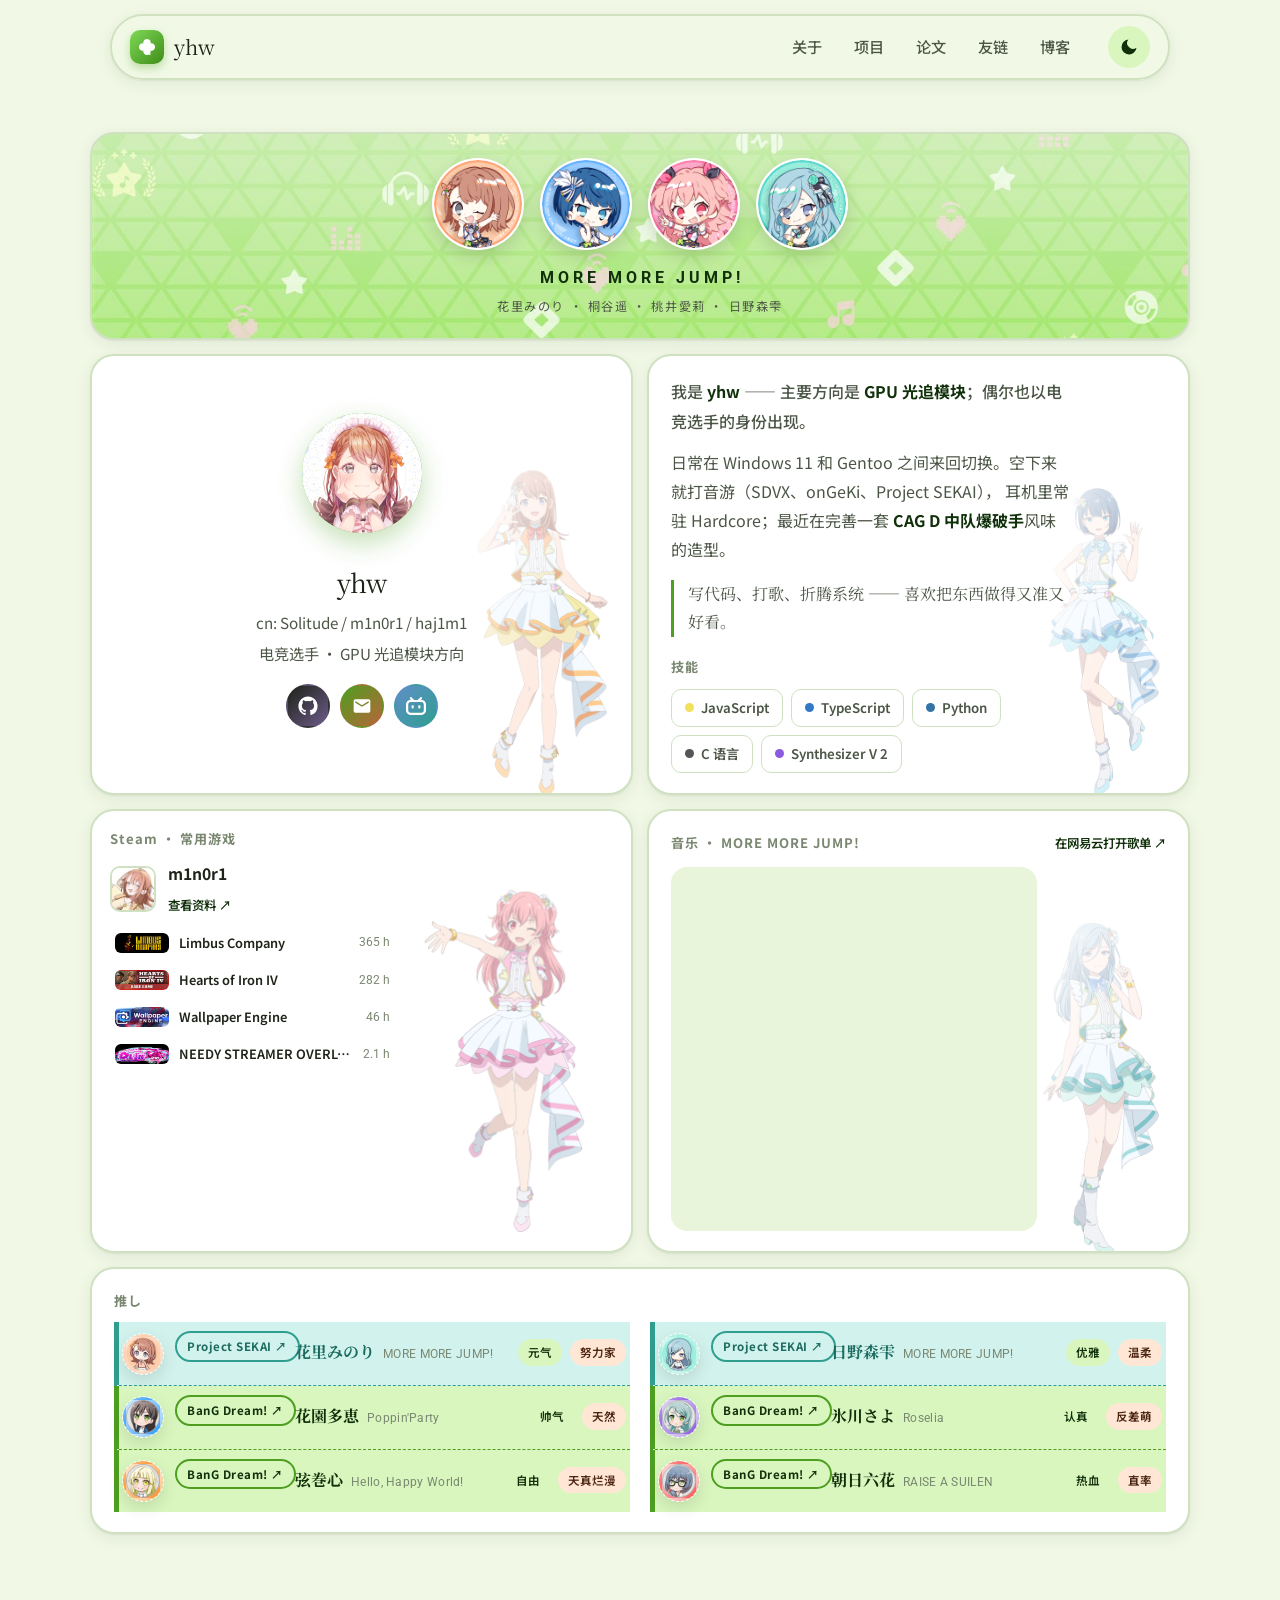
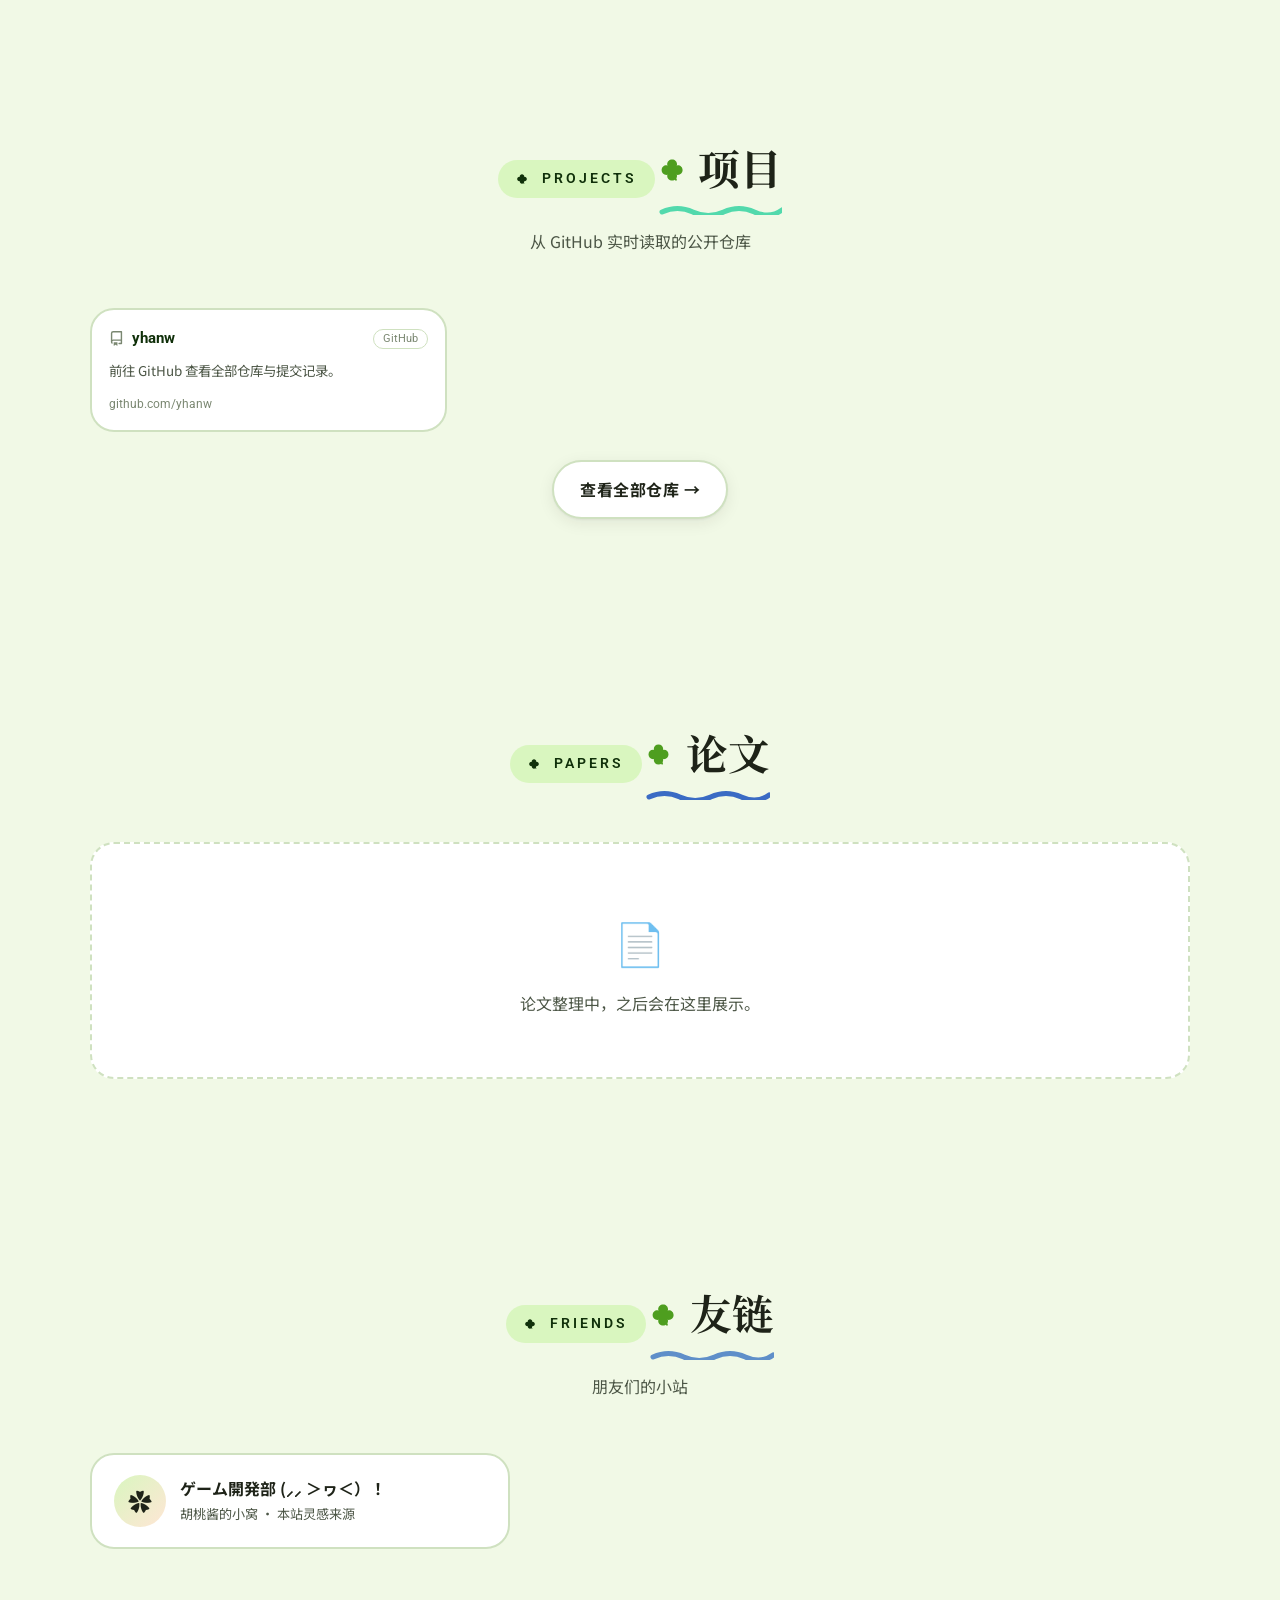
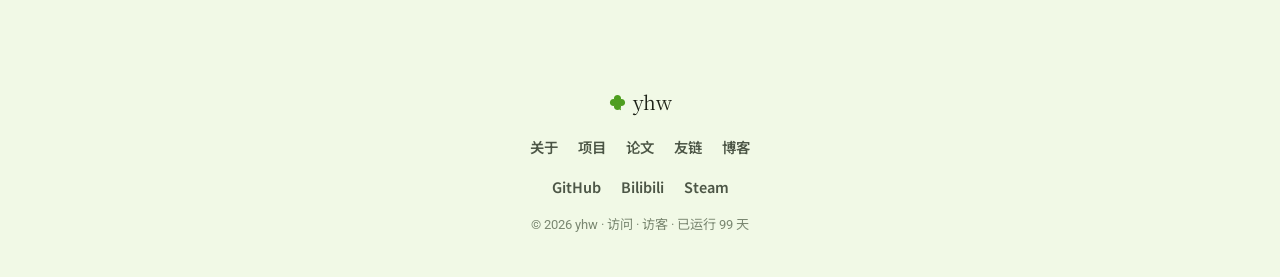
==== index.html @ 6adca32e "开头换成 MORE MORE JUMP! Q版壁纸横幅（官方 unite02 壁纸底 + 四位成员官方 Q版头像）" ====
<!DOCTYPE html>
<html lang="zh-CN">
<head>
  <meta charset="UTF-8">
  <meta name="viewport" content="width=device-width, initial-scale=1.0">
  <title>yhw · 天使的幸运草</title>
  <meta name="description" content="yhw 的个人主页：电竞选手 · GPU 光追模块方向。">
  <meta property="og:title" content="yhw · 天使的幸运草">
  <meta property="og:description" content="电竞选手 · GPU 光追模块方向">
  <meta property="og:type" content="website">
  <meta property="og:url" content="https://yhanw.github.io/">
  <meta property="og:image" content="https://yhanw.github.io/assets/img/og.png">
  <link rel="apple-touch-icon" href="assets/img/apple-touch-icon.png">
  <link rel="icon" href="data:image/svg+xml,%3Csvg xmlns='http://www.w3.org/2000/svg' viewBox='0 0 64 64'%3E%3Crect width='64' height='64' rx='14' fill='%234E9E1F'/%3E%3Cg fill='%23fff'%3E%3Ccircle cx='32' cy='20' r='9'/%3E%3Ccircle cx='32' cy='44' r='9'/%3E%3Ccircle cx='20' cy='32' r='9'/%3E%3Ccircle cx='44' cy='32' r='9'/%3E%3C/g%3E%3C/svg%3E">
  <link rel="preconnect" href="https://fonts.googleapis.com">
  <link rel="preconnect" href="https://fonts.gstatic.com" crossorigin>
  <link href="https://fonts.googleapis.com/css2?family=Noto+Sans+SC:wght@400;500;700&family=Noto+Serif+SC:wght@600;700;900&family=Roboto:wght@400;500;700&display=swap" rel="stylesheet">
  <script>try{var t=localStorage.getItem('theme');if(!t)t=matchMedia('(prefers-color-scheme: dark)').matches?'dark':'light';if(t==='dark')document.documentElement.classList.add('dark');}catch(e){}</script>
  <meta name="theme-color" content="#F1F9E6">
  <link rel="stylesheet" href="css/style.css">
  <noscript><style>.reveal { opacity: 1; transform: none; } .skill-bar-fill, .attr-fill { width: var(--w, 0); } .gauge .arc { stroke-dashoffset: var(--off, 11.3); }</style></noscript>
</head>
<body>
  <a class="skip-link" href="#main">跳到主要内容</a>

  <!-- ============ 导航 ============ -->
  <header class="nav">
    <div class="nav-inner">
      <a class="nav-brand" href="#about" aria-label="yhw 首页">
        <span class="brand-mark" aria-hidden="true"><i class="clover-ico"></i></span>
        <span>yhw</span>
      </a>
      <nav class="nav-links" aria-label="主导航">
        <a href="#about">关于</a>
        <a href="#projects">项目</a>
        <a href="#papers">论文</a>
        <a href="#friends">友链</a>
        <a href="blog/index.html">博客</a>
      </nav>
      <button class="theme-toggle" id="theme-toggle" aria-label="切换明暗模式" title="切换明暗模式">
        <svg class="icon-moon" viewBox="0 0 24 24" fill="currentColor" aria-hidden="true"><path d="M21 12.8A9 9 0 1 1 11.2 3a7 7 0 0 0 9.8 9.8z"/></svg>
        <svg class="icon-sun" viewBox="0 0 24 24" fill="currentColor" aria-hidden="true"><circle cx="12" cy="12" r="4.2"/><path d="M12 2v2.2M12 19.8V22M4.9 4.9l1.6 1.6M17.5 17.5l1.6 1.6M2 12h2.2M19.8 12H22M4.9 19.1l1.6-1.6M17.5 6.5l1.6-1.6"/></svg>
      </button>
      <button class="nav-burger" aria-label="打开菜单" aria-expanded="false">
        <span></span><span></span><span></span>
      </button>
    </div>
  </header>

  <main id="main">
    <!-- ============ 关于我 ============ -->
    <section class="section-block" id="about">
      <div class="container">
        <!-- ✏️ 开头：MORE MORE JUMP! Q版壁纸（官方 unite02 单位色壁纸 + 官方 Q版头像） -->
        <div class="mmj-open reveal">
          <ul class="mmj-chibis">
            <li><img src="assets/img/mmj-q/minori.png" alt="花里みのり" loading="lazy" onerror="this.remove()"></li>
            <li><img src="assets/img/mmj-q/haruka.png" alt="桐谷遥" loading="lazy" onerror="this.remove()"></li>
            <li><img src="assets/img/mmj-q/airi.png" alt="桃井愛莉" loading="lazy" onerror="this.remove()"></li>
            <li><img src="assets/img/mmj-q/shizuku.png" alt="日野森雫" loading="lazy" onerror="this.remove()"></li>
          </ul>
          <div class="mmj-open-text">
            <span class="mmj-unit">MORE MORE JUMP!</span>
            <span class="mmj-names">花里みのり ・ 桐谷遥 ・ 桃井愛莉 ・ 日野森雫</span>
          </div>
        </div>

        <div class="about-bento reveal">
            <div class="about-card about-avatar mmj-minori">
              <!-- ✏️ 可替换为你的照片 -->
              <div class="avatar-y" aria-hidden="true">y<img src="assets/img/avatar.png" alt="yhw 的头像" loading="lazy" onerror="this.remove()"></div>
              <div class="about-name">yhw</div>
              <div class="about-tagline">cn: Solitude / m1n0r1 / haj1m1</div>
              <div class="about-tagline">电竞选手 · GPU 光追模块方向</div>
              <div class="about-social">
                <a class="social-btn gh" href="https://github.com/yhanw" target="_blank" rel="noopener" aria-label="GitHub" title="GitHub">
                  <svg viewBox="0 0 24 24" width="20" height="20" fill="currentColor" aria-hidden="true"><path d="M12 .5C5.65.5.5 5.65.5 12c0 5.08 3.29 9.39 7.86 10.91.58.11.79-.25.79-.55v-2.17c-3.2.7-3.87-1.36-3.87-1.36-.52-1.33-1.28-1.68-1.28-1.68-1.04-.71.08-.7.08-.7 1.15.08 1.76 1.18 1.76 1.18 1.03 1.76 2.7 1.25 3.36.96.1-.75.4-1.25.72-1.54-2.55-.29-5.23-1.28-5.23-5.68 0-1.26.45-2.28 1.18-3.09-.12-.29-.51-1.46.11-3.05 0 0 .96-.31 3.15 1.18a10.9 10.9 0 0 1 5.74 0c2.19-1.49 3.15-1.18 3.15-1.18.62 1.59.23 2.76.11 3.05.74.81 1.18 1.83 1.18 3.09 0 4.41-2.69 5.38-5.25 5.67.41.35.77 1.05.77 2.12v3.14c0 .3.21.66.8.55A11.51 11.51 0 0 0 23.5 12C23.5 5.65 18.35.5 12 .5Z"/></svg>
                </a>
                <a class="social-btn mail" href="mailto:hanasato_minori@sina.com" aria-label="邮箱" title="hanasato_minori@sina.com">
                  <svg viewBox="0 0 24 24" width="20" height="20" fill="currentColor" aria-hidden="true"><path d="M20 4H4a2 2 0 0 0-2 2v12a2 2 0 0 0 2 2h16a2 2 0 0 0 2-2V6a2 2 0 0 0-2-2Zm0 4-8 5-8-5V6l8 5 8-5v2Z"/></svg>
                </a>
                <a class="social-btn bl" href="https://space.bilibili.com/1573860622" target="_blank" rel="noopener" aria-label="Bilibili" title="Bilibili">
                  <svg viewBox="0 0 24 24" width="20" height="20" fill="currentColor" aria-hidden="true"><path d="M17.813 4.653h.854c1.51.054 2.769.578 3.773 1.574 1.004.995 1.524 2.249 1.56 3.76v7.36c-.036 1.51-.556 2.769-1.56 3.773s-2.262 1.524-3.773 1.56H5.333c-1.51-.036-2.769-.556-3.773-1.56S.036 18.858 0 17.347v-7.36c.036-1.511.556-2.765 1.56-3.76 1.004-.996 2.262-1.52 3.773-1.574h.774l-1.174-1.12a1.234 1.234 0 0 1-.373-.906c0-.356.124-.658.373-.907l.027-.027c.267-.249.573-.373.92-.373.347 0 .653.124.92.373L9.653 4.44c.071.071.134.142.187.213h4.267a.836.836 0 0 1 .16-.213l2.853-2.747c.267-.249.573-.373.92-.373.347 0 .662.151.929.4.267.249.391.551.391.907 0 .355-.124.657-.373.906zM5.333 7.24c-.746.018-1.373.276-1.88.773-.506.498-.769 1.13-.786 1.894v7.52c.017.764.28 1.395.786 1.893.507.498 1.134.756 1.88.773h13.334c.746-.017 1.373-.275 1.88-.773.506-.498.769-1.129.786-1.893v-7.52c-.017-.765-.28-1.396-.786-1.894-.507-.497-1.134-.755-1.88-.773zM8 11.107c.373 0 .684.124.933.373.25.249.383.569.4.96v1.173c-.017.391-.15.711-.4.96-.249.25-.56.374-.933.374s-.684-.125-.933-.374c-.25-.249-.383-.569-.4-.96V12.44c0-.373.129-.689.386-.947.258-.257.574-.386.947-.386zm8 0c.373 0 .684.124.933.373.25.249.383.569.4.96v1.173c-.017.391-.15.711-.4.96-.249.25-.56.374-.933.374s-.684-.125-.933-.374c-.25-.249-.383-.569-.4-.96V12.44c.017-.391.15-.711.4-.96.249-.249.56-.373.933-.373Z"/></svg>
                </a>
              </div>
            </div>
            <div class="about-card about-body mmj-haruka">
              <p class="about-lead">
                我是 <span class="hl">yhw</span> —— 主要方向是 <span class="hl">GPU 光追模块</span>；偶尔也以电竞选手的身份出现。
              </p>
              <p>
                日常在 Windows 11 和 Gentoo 之间来回切换。空下来就打音游（SDVX、onGeKi、Project SEKAI），
                耳机里常驻 Hardcore；最近在完善一套 <span class="hl">CAG D 中队爆破手</span>风味的造型。
              </p>
              <p class="about-sign">
                写代码、打歌、折腾系统 —— 喜欢把东西做得又准又好看。
              </p>            <div class="about-label">技能</div>
            <div class="skill-tiles" id="skills">
                <span class="skill-tile"><i class="dot" style="background:#f1e05a"></i>JavaScript</span>
                <span class="skill-tile"><i class="dot" style="background:#3178c6"></i>TypeScript</span>
                <span class="skill-tile"><i class="dot" style="background:#3572A5"></i>Python</span>
                <span class="skill-tile"><i class="dot" style="background:#555555"></i>C 语言</span>
                <span class="skill-tile"><i class="dot" style="background:#8A5BE1"></i>Synthesizer V 2</span>
            </div>
            </div>

          <div class="steam-card about-card">
          <div class="steam-main">
              <!-- ✏️ Steam 资料（公开个人资料快照） -->
              <div class="about-label">Steam · 常用游戏</div>
              <div class="steam-head">
                <img class="steam-avatar" src="assets/img/steam-avatar.jpg" alt="Steam 头像" loading="lazy" onerror="this.remove()">
                <div class="steam-meta">
                  <b>m1n0r1</b>
                  <a href="https://steamcommunity.com/id/Hanasato_Minor1/" target="_blank" rel="noopener">查看资料 ↗</a>
                </div>
              </div>
              <div class="steam-games">
                <a class="steam-game" href="https://steamcommunity.com/app/1973530" target="_blank" rel="noopener">
                  <img src="assets/img/steam/1973530.jpg" alt="Limbus Company" loading="lazy">
                  <span class="sg-name" title="Limbus Company">Limbus Company</span>
                  <span class="sg-hours">365 h</span>
                </a>
                <a class="steam-game" href="https://steamcommunity.com/app/394360" target="_blank" rel="noopener">
                  <img src="assets/img/steam/394360.jpg" alt="Hearts of Iron IV" loading="lazy">
                  <span class="sg-name" title="Hearts of Iron IV">Hearts of Iron IV</span>
                  <span class="sg-hours">282 h</span>
                </a>
                <a class="steam-game" href="https://steamcommunity.com/app/431960" target="_blank" rel="noopener">
                  <img src="assets/img/steam/431960.jpg" alt="Wallpaper Engine" loading="lazy">
                  <span class="sg-name" title="Wallpaper Engine">Wallpaper Engine</span>
                  <span class="sg-hours">46 h</span>
                </a>
                <a class="steam-game" href="https://steamcommunity.com/app/1451940" target="_blank" rel="noopener">
                  <img src="assets/img/steam/1451940.jpg" alt="NEEDY STREAMER OVERLOAD" loading="lazy">
                  <span class="sg-name" title="NEEDY STREAMER OVERLOAD">NEEDY STREAMER OVERLOAD</span>
                  <span class="sg-hours">2.1 h</span>
                </a>
              </div>
          </div>
          <div class="steam-art"><img src="assets/img/mmj/airi.png" alt="桃井愛莉" loading="lazy" onerror="this.remove()"></div>
        </div>
          <!-- ✏️ 网易云音乐外链播放器：替换 id 即可换歌单/歌曲（type=0 歌单，type=2 单曲） -->
          <div class="about-card about-music mmj-shizuku">
            <div class="music-head">
              <div class="about-label">音乐 · MORE MORE JUMP!</div>
              <a class="music-open" href="https://music.163.com/#/playlist?id=17830477544" target="_blank" rel="noopener">在网易云打开歌单 ↗</a>
            </div>
            <div class="music-player">
              <iframe id="music-frame" title="网易云音乐播放器" frameborder="no" loading="lazy"
                      src="https://music.163.com/outchain/player?type=0&id=17830477544&auto=0&height=550"></iframe>
            </div>
          </div>
          <div class="about-card about-oshi" id="oshi">
            <div class="about-label">推し</div>
            <div class="oshi-list">
                      <!-- ✏️ 推し列表 -->
                      <div class="oshi-row ip-pjsk reveal">
                        <span class="oshi-avatar oa-minori">🍀<img src="assets/img/oshi/minori.png" alt="花里みのり" loading="lazy" onerror="this.remove()"></span>
                        <div class="oshi-info">
                          <a class="oshi-ip ip-pjsk" href="https://zh.moegirl.org.cn/世界计划_彩色舞台_feat._初音未来" target="_blank" rel="noopener" title="萌娘百科：世界计划 彩色舞台 feat. 初音未来">Project SEKAI ↗</a>
                          <h3 class="oshi-name">花里みのり <span class="oshi-sub font-latin">MORE MORE JUMP!</span></h3>
                        </div>
                        <div class="oshi-tags"><span>元气</span><span>努力家</span></div>
                        <div class="oshi-tip" role="tooltip">
                          <div class="tip-head">萌娘百科</div>
                          <div class="tip-name">花里みのり <span class="font-latin">Hanasato Minori</span></div>
                          <p class="tip-desc">MORE MORE JUMP! 的成员，以偶像为目标而努力。</p>
                          <a class="tip-link" href="https://zh.moegirl.org.cn/花里实乃理" target="_blank" rel="noopener">萌娘百科 ↗</a>
                        </div>
                      </div>
            
                      <div class="oshi-row ip-pjsk reveal">
                        <span class="oshi-avatar oa-shizuku">🕊️<img src="assets/img/oshi/shizuku.png" alt="日野森雫" loading="lazy" onerror="this.remove()"></span>
                        <div class="oshi-info">
                          <a class="oshi-ip ip-pjsk" href="https://zh.moegirl.org.cn/世界计划_彩色舞台_feat._初音未来" target="_blank" rel="noopener" title="萌娘百科：世界计划 彩色舞台 feat. 初音未来">Project SEKAI ↗</a>
                          <h3 class="oshi-name">日野森雫 <span class="oshi-sub font-latin">MORE MORE JUMP!</span></h3>
                        </div>
                        <div class="oshi-tags"><span>优雅</span><span>温柔</span></div>
                        <div class="oshi-tip" role="tooltip">
                          <div class="tip-head">萌娘百科</div>
                          <div class="tip-name">日野森雫 <span class="font-latin">Hinomori Shizuku</span></div>
                          <p class="tip-desc">MORE MORE JUMP! 的成员，曾经的人气偶像，优雅温柔，其实有一点天然呆。</p>
                          <a class="tip-link" href="https://zh.moegirl.org.cn/日野森雫" target="_blank" rel="noopener">萌娘百科 ↗</a>
                        </div>
                      </div>
            
                      <div class="oshi-row ip-bd reveal">
                        <span class="oshi-avatar oa-tae">🐱<img src="assets/img/oshi/tae.png" alt="花園多恵" loading="lazy" onerror="this.remove()"></span>
                        <div class="oshi-info">
                          <a class="oshi-ip ip-bd" href="https://zh.moegirl.org.cn/BanG_Dream!" target="_blank" rel="noopener" title="萌娘百科：BanG Dream!">BanG Dream! ↗</a>
                          <h3 class="oshi-name">花園多恵 <span class="oshi-sub font-latin">Poppin'Party</span></h3>
                        </div>
                        <div class="oshi-tags"><span>帅气</span><span>天然</span></div>
                        <div class="oshi-tip" role="tooltip">
                          <div class="tip-head">萌娘百科</div>
                          <div class="tip-name">花園多恵 <span class="font-latin">Hanazono Tae</span></div>
                          <p class="tip-desc">Poppin'Party 的吉他手，天然又我行我素，超级喜欢猫咪，自称「爱猫人士」。</p>
                          <a class="tip-link" href="https://zh.moegirl.org.cn/花园多惠" target="_blank" rel="noopener">萌娘百科 ↗</a>
                        </div>
                      </div>
            
                      <div class="oshi-row ip-bd reveal">
                        <span class="oshi-avatar oa-sayo">🌹<img src="assets/img/oshi/sayo.png" alt="氷川さよ" loading="lazy" onerror="this.remove()"></span>
                        <div class="oshi-info">
                          <a class="oshi-ip ip-bd" href="https://zh.moegirl.org.cn/BanG_Dream!" target="_blank" rel="noopener" title="萌娘百科：BanG Dream!">BanG Dream! ↗</a>
                          <h3 class="oshi-name">氷川さよ <span class="oshi-sub font-latin">Roselia</span></h3>
                        </div>
                        <div class="oshi-tags"><span>认真</span><span>反差萌</span></div>
                        <div class="oshi-tip" role="tooltip">
                          <div class="tip-head">萌娘百科</div>
                          <div class="tip-name">氷川さよ <span class="font-latin">Hikawa Sayo</span></div>
                          <p class="tip-desc">Roselia 的吉他手，认真严谨的努力型天才，其实非常在意妹妹日菜。</p>
                          <a class="tip-link" href="https://zh.moegirl.org.cn/冰川纱夜" target="_blank" rel="noopener">萌娘百科 ↗</a>
                        </div>
                      </div>
            
                      <div class="oshi-row ip-bd reveal">
                        <span class="oshi-avatar oa-kokoro">🎪<img src="assets/img/oshi/kokoro.png" alt="弦巻心" loading="lazy" onerror="this.remove()"></span>
                        <div class="oshi-info">
                          <a class="oshi-ip ip-bd" href="https://zh.moegirl.org.cn/BanG_Dream!" target="_blank" rel="noopener" title="萌娘百科：BanG Dream!">BanG Dream! ↗</a>
                          <h3 class="oshi-name">弦巻心 <span class="oshi-sub font-latin">Hello, Happy World!</span></h3>
                        </div>
                        <div class="oshi-tags"><span>自由</span><span>天真烂漫</span></div>
                        <div class="oshi-tip" role="tooltip">
                          <div class="tip-head">萌娘百科</div>
                          <div class="tip-name">弦巻心 <span class="font-latin">Tsurumaki Kokoro</span></div>
                          <p class="tip-desc">Hello, Happy World! 的主唱，天真烂漫的富家大小姐，目标是让世界充满笑容。</p>
                          <a class="tip-link" href="https://zh.moegirl.org.cn/弦卷心" target="_blank" rel="noopener">萌娘百科 ↗</a>
                        </div>
                      </div>
            
                      <div class="oshi-row ip-bd reveal">
                        <span class="oshi-avatar oa-rokka">🎸<img src="assets/img/oshi/rokka.png" alt="朝日六花" loading="lazy" onerror="this.remove()"></span>
                        <div class="oshi-info">
                          <a class="oshi-ip ip-bd" href="https://zh.moegirl.org.cn/BanG_Dream!" target="_blank" rel="noopener" title="萌娘百科：BanG Dream!">BanG Dream! ↗</a>
                          <h3 class="oshi-name">朝日六花 <span class="oshi-sub font-latin">RAISE A SUILEN</span></h3>
                        </div>
                        <div class="oshi-tags"><span>热血</span><span>直率</span></div>
                        <div class="oshi-tip" role="tooltip">
                          <div class="tip-head">萌娘百科</div>
                          <div class="tip-name">朝日六花 <span class="font-latin">Asahi Rokka</span></div>
                          <p class="tip-desc">RAISE A SUILEN 的吉他手，热血直率。</p>
                          <a class="tip-link" href="https://zh.moegirl.org.cn/朝日六花" target="_blank" rel="noopener">萌娘百科 ↗</a>
                        </div>
                      </div>
                    </div>
          </div>
        </div>
      </div>
    </section>


    <!-- ============ 项目 ============ -->
    <section class="section-block" id="projects">
      <div class="container">
        <div class="section-head reveal">
          <span class="eyebrow">PROJECTS</span>
          <h2 class="section-title">项目
            <svg viewBox="0 0 120 12" preserveAspectRatio="none" aria-hidden="true"><path d="M3 9 Q 18 2 33 9 T 63 9 T 93 9 T 120 7" fill="none" stroke="#52D9AC" stroke-width="5" stroke-linecap="round"/></svg>
          </h2>
          <p class="section-sub">从 GitHub 实时读取的公开仓库</p>
        </div>

        <!-- ✏️ 项目：GitHub Overview 风格小卡片（自动读取仓库） -->
        <div class="repo-grid reveal" id="repo-grid">
          <div class="repo-empty">正在读取 GitHub 仓库…</div>
        </div>
        <div class="projects-more reveal">
          <a class="btn btn-ghost" href="https://github.com/yhanw?tab=repositories" target="_blank" rel="noopener">查看全部仓库 →</a>
        </div>
      </div>
    </section>

    <!-- ============ 论文 ============ -->
    <section class="section-block" id="papers">
      <div class="container">
        <div class="section-head reveal">
          <span class="eyebrow">PAPERS</span>
          <h2 class="section-title">论文
            <svg viewBox="0 0 120 12" preserveAspectRatio="none" aria-hidden="true"><path d="M3 9 Q 18 2 33 9 T 63 9 T 93 9 T 120 7" fill="none" stroke="#3A6BC4" stroke-width="5" stroke-linecap="round"/></svg>
          </h2>
        </div>

        <div class="blog-empty reveal">
          <div class="big">📄</div>
          <p>论文整理中，之后会在这里展示。</p>
        </div>
      </div>
    </section>




  </main>

    <!-- ============ 友链 ============ -->
    <section class="section-block" id="friends">
      <div class="container">
        <div class="section-head reveal">
          <span class="eyebrow">FRIENDS</span>
          <h2 class="section-title">友链
            <svg viewBox="0 0 120 12" preserveAspectRatio="none" aria-hidden="true"><path d="M3 9 Q 18 2 33 9 T 63 9 T 93 9 T 120 7" fill="none" stroke="#5F8FC9" stroke-width="5" stroke-linecap="round"/></svg>
          </h2>
          <p class="section-sub">朋友们的小站</p>
        </div>

        <div class="friends-grid">
          <!-- ✏️ 友链：可继续添加 -->
          <a class="friend-card reveal" href="https://kirari.fun" target="_blank" rel="noopener" title="kirari.fun">
            <span class="friend-avatar">✿</span>
            <div><b>ゲーム開発部 (⸝⸝ ＞ヮ＜） ！</b><p>胡桃酱的小窝 · 本站灵感来源</p></div>
          </a>
        </div>
      </div>
    </section>
  <!-- ============ 页脚 ============ -->
  <footer class="footer">
    <div class="footer-brand font-display">yhw</div>
    <nav class="footer-links" aria-label="页脚导航">
      <a href="#about">关于</a>
      <a href="#projects">项目</a>
      <a href="#papers">论文</a>
      <a href="#friends">友链</a>
      <a href="blog/index.html">博客</a>
    </nav>
    <div class="footer-social">
      <a href="https://github.com/yhanw" target="_blank" rel="noopener">GitHub</a>
      <a href="https://space.bilibili.com/1573860622" target="_blank" rel="noopener">Bilibili</a>
      <a href="https://steamcommunity.com/id/Hanasato_Minor1/" target="_blank" rel="noopener">Steam</a>
    </div>
    <p class="footer-copy">
      © <span data-year>2025</span> yhw <span class="bz-wrap">· 访问 <span id="busuanzi_value_site_pv"></span> · 访客 <span id="busuanzi_value_site_uv"></span></span> · 已运行 <span id="site-days"></span> 天
    </p>
  </footer>

  <button class="to-top" aria-label="返回顶部">↑</button>

  <script async src="https://busuanzi.ibruce.info/busuanzi/2.3/busuanzi.pure.mini.js"></script>
  <script src="js/main.js"></script>
</body>
</html>
---- css/style.css ----
/* ============================================================
   yhanw · 个人主页 — 样式
   ============================================================ */

/* ---------- 设计 token（Material Design 3 · Mizuki 粉紫风） ---------- */
:root {
  color-scheme: light;

  /* M3 色板（亮色）· 浅绿基底 */
  --cream: #F1F9E6;          /* surface：全站浅绿基底 */
  --card: #FFFFFF;           /* surface-container-lowest（卡片） */
  --card-2: #E9F5DA;         /* surface-container（面板衬底） */
  --pink: #4E9E1F;           /* primary：MORE MORE JUMP! 绿 */
  --on-primary: #FFFFFF;
  --pink-deep: #10300A;      /* on-primary-container */
  --pink-soft: #D9F6BF;      /* primary-container */
  --lilac: #B8653A;          /* secondary：みのり 杏色 */
  --lilac-deep: #4A2410;     /* on-secondary-container */
  --lilac-soft: #FFE6D5;     /* secondary-container */
  --mint: #2F9E8F;
  --mint-deep: #1C6B60;
  --mint-soft: #D2F2ED;
  --lemon: #C9973A;
  --lemon-deep: #8A641C;
  --lemon-soft: #F7EBC9;
  --sky: #5F8FC9;
  --sky-deep: #3A6294;
  --sky-soft: #DCECFB;
  --ink: #1E2318;            /* on-surface */
  --ink-soft: #4C5646;       /* on-surface-variant */
  --ink-faint: #7A8771;      /* outline */
  --line: #CFE1C0;           /* outline-variant */

  /* 表面辅助 */
  --nav-bg: rgba(241, 249, 230, 0.85);
  --card-shine: rgba(255, 255, 255, 0.9);
  --bar-bg: #E5F2D5;
  --dots: rgba(78, 158, 31, 0.09);
  --stage-shadow: rgba(58, 70, 46, 0.16);

  /* 字体（Mizuki：思源宋体标题 + 思源黑体正文） */
  --font-display: 'Noto Serif SC', 'Source Han Serif SC', 'Songti SC', serif;
  --font-body: 'Noto Sans SC', 'PingFang SC', 'Microsoft YaHei', sans-serif;
  --font-latin: 'Roboto', 'Noto Sans SC', sans-serif;

  /* M3 形状与阴影 */
  --r-lg: 24px;
  --r-md: 16px;
  --r-sm: 12px;
  --shadow-soft: 0 1px 2px rgba(32, 26, 30, 0.05), 0 4px 16px rgba(32, 26, 30, 0.08);
  --shadow-pink: 0 6px 20px rgba(78, 158, 31, 0.22);
  --shadow-mint: 0 6px 20px rgba(47, 158, 143, 0.20);
  --shadow-lilac: 0 6px 20px rgba(184, 101, 58, 0.20);

  --nav-h: 68px;
  --container: 1100px;
}

/* 深色模式（Material You 夜间色板） */
html.dark {
  color-scheme: dark;

  --cream: #141A11;
  --card: #1C2318;
  --card-2: #232C1D;
  --pink: #A8E07A;
  --on-primary: #143307;
  --pink-deep: #D9F6BF;
  --pink-soft: #35661B;
  --lilac: #F0B994;
  --lilac-deep: #FFE6D5;
  --lilac-soft: #5A3A26;
  --mint: #7FD8CB;
  --mint-deep: #D2F2ED;
  --mint-soft: #1F4A44;
  --lemon: #E3C26B;
  --lemon-deep: #F7EBC9;
  --lemon-soft: #4A3F1E;
  --sky: #9CC7F0;
  --sky-deep: #DCECFB;
  --sky-soft: #33465E;
  --ink: #EEF4E7;
  --ink-soft: #CBD8C2;
  --ink-faint: #94A288;
  --line: #45523B;

  --nav-bg: rgba(28, 35, 24, 0.85);
  --card-shine: rgba(255, 255, 255, 0.04);
  --bar-bg: #2C3824;
  --dots: rgba(169, 199, 255, 0.07);
  --stage-shadow: rgba(0, 0, 0, 0.5);

  --shadow-soft: 0 1px 2px rgba(0, 0, 0, 0.35), 0 6px 20px rgba(0, 0, 0, 0.4);
  --shadow-pink: 0 6px 20px rgba(0, 0, 0, 0.45);
  --shadow-mint: 0 6px 20px rgba(0, 0, 0, 0.45);
  --shadow-lilac: 0 6px 20px rgba(0, 0, 0, 0.45);
}

/* ---------- 基础 ---------- */
* { margin: 0; padding: 0; box-sizing: border-box; }

html { scroll-behavior: smooth; scroll-padding-top: calc(var(--nav-h) + 16px); }

body {
  font-family: var(--font-body);
  color: var(--ink);
  background: var(--cream);
  min-height: 100vh;
  overflow-x: hidden;
  line-height: 1.8;
  transition: color .3s ease;
}

img, svg { display: block; max-width: 100%; }
a { color: inherit; text-decoration: none; }
ul { list-style: none; }

::selection { background: var(--pink); color: var(--on-primary); }

:focus-visible {
  outline: 3px dashed var(--pink-deep);
  outline-offset: 3px;
  border-radius: 6px;
}

.skip-link {
  position: absolute;
  left: -999px;
  top: 8px;
  background: var(--ink);
  color: var(--cream);
  padding: 8px 16px;
  border-radius: 999px;
  z-index: 999;
}
.skip-link:focus { left: 8px; }

.container {
  width: min(var(--container), 92vw);
  margin-inline: auto;
  position: relative;
  z-index: 1;
}

/* ---------- 字体类 ---------- */
.font-display { font-family: var(--font-display); }
.font-latin { font-family: var(--font-latin); }

/* ============================================================
   四叶草元素（花里みのり / MORE MORE JUMP!）
   ============================================================ */
:root {
  --clover-url: url("data:image/svg+xml,%3Csvg xmlns='http://www.w3.org/2000/svg' viewBox='0 0 24 24'%3E%3Cg fill='%23000'%3E%3Cpath d='M12 2.4c-2.6 0-4.5 1.9-4.5 4.4 0 2.4 2 3.9 4.5 5.6 2.5-1.7 4.5-3.2 4.5-5.6 0-2.5-1.9-4.4-4.5-4.4z'/%3E%3Cpath d='M12 2.4c-2.6 0-4.5 1.9-4.5 4.4 0 2.4 2 3.9 4.5 5.6 2.5-1.7 4.5-3.2 4.5-5.6 0-2.5-1.9-4.4-4.5-4.4z' transform='rotate(90 12 12)'/%3E%3Cpath d='M12 2.4c-2.6 0-4.5 1.9-4.5 4.4 0 2.4 2 3.9 4.5 5.6 2.5-1.7 4.5-3.2 4.5-5.6 0-2.5-1.9-4.4-4.5-4.4z' transform='rotate(180 12 12)'/%3E%3Cpath d='M12 2.4c-2.6 0-4.5 1.9-4.5 4.4 0 2.4 2 3.9 4.5 5.6 2.5-1.7 4.5-3.2 4.5-5.6 0-2.5-1.9-4.4-4.5-4.4z' transform='rotate(270 12 12)'/%3E%3Cpath d='M12.7 12.6c.3 3.1 1.2 5.8 2.8 8.2' fill='none' stroke='%23000' stroke-width='1.7' stroke-linecap='round'/%3E%3C/g%3E%3C/svg%3E");
}
.clover-ico {
  display: inline-block;
  width: 1em;
  height: 1em;
  background-color: currentColor;
  -webkit-mask-image: var(--clover-url);
  mask-image: var(--clover-url);
  -webkit-mask-size: contain;
  mask-size: contain;
  -webkit-mask-repeat: no-repeat;
  mask-repeat: no-repeat;
  -webkit-mask-position: center;
  mask-position: center;
  flex-shrink: 0;
  vertical-align: -0.12em;
}

/* 区块小标签前的四叶草 */
.eyebrow::before {
  content: "";
  display: inline-block;
  width: 0.85em;
  height: 0.85em;
  margin-right: 0.4em;
  background-color: currentColor;
  -webkit-mask-image: var(--clover-url);
  mask-image: var(--clover-url);
  -webkit-mask-size: contain;
  mask-size: contain;
  -webkit-mask-repeat: no-repeat;
  mask-repeat: no-repeat;
  vertical-align: -0.05em;
}

/* 区块标题前的小四叶草 */
.section-title::before {
  content: "";
  display: inline-block;
  width: 0.62em;
  height: 0.62em;
  margin-right: 0.32em;
  background-color: var(--pink);
  -webkit-mask-image: var(--clover-url);
  mask-image: var(--clover-url);
  -webkit-mask-size: contain;
  mask-size: contain;
  -webkit-mask-repeat: no-repeat;
  mask-repeat: no-repeat;
  vertical-align: 0.06em;
}

/* Hero 眉标前的小四叶草 */
.hero-eyebrow::before {
  content: "";
  display: inline-block;
  width: 0.9em;
  height: 0.9em;
  margin-right: 0.4em;
  background-color: currentColor;
  -webkit-mask-image: var(--clover-url);
  mask-image: var(--clover-url);
  -webkit-mask-size: contain;
  mask-size: contain;
  -webkit-mask-repeat: no-repeat;
  mask-repeat: no-repeat;
  vertical-align: -0.05em;
}

/* 页脚品牌前的小四叶草 */
.footer-brand::before {
  content: "";
  display: inline-block;
  width: 1em;
  height: 1em;
  margin-right: 0.35em;
  background-color: var(--pink);
  -webkit-mask-image: var(--clover-url);
  mask-image: var(--clover-url);
  -webkit-mask-size: contain;
  mask-size: contain;
  -webkit-mask-repeat: no-repeat;
  mask-repeat: no-repeat;
  vertical-align: -0.12em;
}

/* Hero 漂浮四叶草 */
.hero-clover {
  position: absolute;
  color: var(--pink);
  opacity: 0.5;
  animation: clover-float 6s ease-in-out infinite;
  pointer-events: none;
}
.hero-clover.c1 { top: 12%; left: 6%; width: 30px; height: 30px; }
.hero-clover.c2 { top: 68%; right: 8%; width: 22px; height: 22px; color: var(--lilac); animation-delay: 1.6s; }
.hero-clover.c3 { bottom: 16%; left: 14%; width: 18px; height: 18px; color: var(--mint); animation-delay: 3s; }
@keyframes clover-float {
  0%, 100% { transform: translateY(0) rotate(-6deg); opacity: .42; }
  50% { transform: translateY(-14px) rotate(8deg); opacity: .72; }
}

/* ---------- 导航 ---------- */
.nav {
  position: sticky;
  top: 14px;
  z-index: 100;
  margin-top: 14px;
}
.nav-inner {
  width: min(1060px, 94vw);
  margin-inline: auto;
  display: flex;
  align-items: center;
  gap: 18px;
  padding: 10px 18px;
  background: var(--nav-bg);
  backdrop-filter: blur(14px);
  -webkit-backdrop-filter: blur(14px);
  border: 2px solid var(--line);
  border-radius: 999px;
  box-shadow: var(--shadow-soft);
  transition: box-shadow .3s ease;
}
.nav.is-scrolled .nav-inner { box-shadow: 0 14px 34px var(--stage-shadow); }

.nav-brand {
  display: flex;
  align-items: center;
  gap: 10px;
  font-family: var(--font-display);
  font-size: 1.25rem;
  color: var(--ink);
  letter-spacing: 0.5px;
}
.nav-brand .mascot { width: 34px; height: 34px; }

/* 品牌四叶草字标 */
.brand-mark {
  width: 34px;
  height: 34px;
  border-radius: 10px;
  background: linear-gradient(135deg, #7ED957, #3F8C18);
  color: #fff;
  display: flex;
  align-items: center;
  justify-content: center;
  flex-shrink: 0;
  box-shadow: 0 4px 10px rgba(78, 158, 31, 0.35);
}
.brand-mark .clover-ico { width: 20px; height: 20px; }

.nav-links {
  display: flex;
  align-items: center;
  gap: 4px;
  margin-left: auto;
}
.nav-links a {
  padding: 7px 14px;
  border-radius: 999px;
  font-size: 0.95rem;
  font-weight: 500;
  color: var(--ink-soft);
  transition: all .25s ease;
}
.nav-links a:hover { color: var(--pink-deep); background: var(--pink-soft); transform: translateY(-1px); }
.nav-links a.is-active { color: var(--pink-deep); background: var(--pink-soft); font-weight: 700; }

.nav-cta {
  margin-left: 10px;
  padding: 9px 20px !important;
  background: var(--pink) !important;
  color: var(--on-primary) !important;
  font-weight: 700 !important;
  box-shadow: var(--shadow-pink);
}
.nav-cta:hover { transform: translateY(-2px) scale(1.03) !important; color: var(--on-primary) !important; }

.nav-burger {
  display: none;
  margin-left: auto;
  width: 42px;
  height: 42px;
  border: none;
  border-radius: 50%;
  background: var(--pink-soft);
  cursor: pointer;
  position: relative;
}
.nav-burger span {
  position: absolute;
  left: 11px;
  right: 11px;
  height: 3px;
  border-radius: 3px;
  background: var(--pink-deep);
  transition: all .3s ease;
}
.nav-burger span:nth-child(1) { top: 13px; }
.nav-burger span:nth-child(2) { top: 20px; }
.nav-burger span:nth-child(3) { top: 27px; }
.nav-burger.is-open span:nth-child(1) { top: 20px; transform: rotate(45deg); }
.nav-burger.is-open span:nth-child(2) { opacity: 0; }
.nav-burger.is-open span:nth-child(3) { top: 20px; transform: rotate(-45deg); }

/* 明暗主题切换（M3 图标按钮） */
.theme-toggle {
  margin-left: 6px;
  width: 42px;
  height: 42px;
  border: none;
  border-radius: 50%;
  background: var(--pink-soft);
  color: var(--pink-deep);
  cursor: pointer;
  display: flex;
  align-items: center;
  justify-content: center;
  flex-shrink: 0;
  transition: transform .25s ease, background .25s ease;
}
.theme-toggle:hover { transform: rotate(20deg) scale(1.06); }
.theme-toggle svg { width: 20px; height: 20px; }
.theme-toggle .icon-sun { display: none; }
html.dark .theme-toggle .icon-moon { display: none; }
html.dark .theme-toggle .icon-sun { display: block; }

@media (max-width: 860px) {
  .nav-links {
    position: fixed;
    inset: 90px 4vw auto 4vw;
    flex-direction: column;
    align-items: stretch;
    gap: 8px;
    background: var(--nav-bg);
    border: 2px solid var(--line);
    border-radius: var(--r-lg);
    padding: 16px;
    box-shadow: var(--shadow-soft);
    transform: translateY(-16px) scale(0.98);
    opacity: 0;
    pointer-events: none;
    transition: all .3s ease;
  }
  .nav-links.is-open {
    transform: none;
    opacity: 1;
    pointer-events: auto;
  }
  .nav-links a { padding: 12px 16px; text-align: center; }
  .nav-cta { margin-left: 0; }
  .nav-burger { display: block; }
}

/* ---------- 通用按钮 ---------- */
.btn {
  display: inline-flex;
  align-items: center;
  gap: 8px;
  padding: 13px 26px;
  border-radius: 999px;
  border: none;
  cursor: pointer;
  font-family: var(--font-body);
  font-size: 1rem;
  font-weight: 700;
  letter-spacing: 0.5px;
  transition: transform .25s ease, box-shadow .25s ease;
}
.btn:active { transform: scale(0.96); }
.btn-primary {
  background: var(--pink);
  color: var(--on-primary);
  box-shadow: var(--shadow-pink);
}
.btn-primary:hover { transform: translateY(-3px) scale(1.02); box-shadow: 0 18px 40px rgba(255, 123, 169, 0.4); }
.btn-ghost {
  background: var(--card);
  color: var(--ink);
  border: 2px solid var(--line);
  box-shadow: var(--shadow-soft);
}
.btn-ghost:hover { transform: translateY(-3px); border-color: var(--pink); color: var(--pink-deep); }

/* ---------- 区块标题 ---------- */
.section-head { text-align: center; margin-bottom: 52px; }
.eyebrow {
  display: inline-flex;
  align-items: center;
  gap: 8px;
  font-family: var(--font-latin);
  font-size: 0.9rem;
  font-weight: 600;
  letter-spacing: 3px;
  color: var(--pink-deep);
  background: var(--pink-soft);
  padding: 6px 18px;
  border-radius: 999px;
  text-transform: uppercase;
}
.section-title {
  font-family: var(--font-display);
  font-size: clamp(1.9rem, 4vw, 2.6rem);
  color: var(--ink);
  margin-top: 16px;
  position: relative;
  display: inline-block;
}
/* 手绘波浪下划线 */
.section-title svg {
  position: absolute;
  left: 0;
  right: 0;
  bottom: -10px;
  width: 100%;
  height: 12px;
}
.section-sub { color: var(--ink-soft); margin-top: 22px; font-size: 1rem; }

/* ---------- Hero ---------- */
.hero {
  min-height: calc(100vh - var(--nav-h) - 60px);
  display: flex;
  align-items: center;
  padding: 70px 0 40px;
  position: relative;
}
.hero-grid { text-align: center; }
.hero-eyebrow {
  display: inline-flex;
  align-items: center;
  gap: 10px;
  font-family: var(--font-latin);
  color: var(--lilac-deep);
  background: var(--lilac-soft);
  border-radius: 999px;
  padding: 7px 18px;
  font-size: 0.95rem;
  font-weight: 600;
  letter-spacing: 2px;
  animation: pop-in .7s cubic-bezier(.2, 1.4, .4, 1) both;
}
.hero-title {
  font-family: var(--font-display);
  font-size: clamp(2.6rem, 6vw, 4.2rem);
  line-height: 1.25;
  color: var(--ink);
  margin: 22px 0 6px;
  animation: pop-in .7s .1s cubic-bezier(.2, 1.4, .4, 1) both;
}
.hero-title .grad {
  background: linear-gradient(120deg, var(--pink), var(--lilac));
  -webkit-background-clip: text;
  background-clip: text;
  color: transparent;
  position: relative;
}
.hero-title .grad::after {
  content: "";
  position: absolute;
  left: 2px;
  right: 2px;
  bottom: 4px;
  height: 10px;
  background: url("data:image/svg+xml,%3Csvg xmlns='http://www.w3.org/2000/svg' viewBox='0 0 120 12' preserveAspectRatio='none'%3E%3Cpath d='M3 9 Q 18 2 33 9 T 63 9 T 93 9 T 120 7' fill='none' stroke='%23FFC94D' stroke-width='5' stroke-linecap='round'/%3E%3C/svg%3E") no-repeat center / 100% 100%;
  z-index: -1;
}
.hero-rotate {
  font-family: var(--font-display);
  font-size: clamp(1.15rem, 2.4vw, 1.5rem);
  color: var(--pink-deep);
  min-height: 2.2em;
  margin-top: 8px;
}
.hero-rotate .jp { color: var(--ink-faint); font-size: 0.85em; margin-left: 6px; font-family: var(--font-body); }
.hero-desc { color: var(--ink-soft); margin: 14px auto 30px; max-width: 480px; font-size: 1.02rem; }
.hero-actions { display: flex; flex-wrap: wrap; justify-content: center; gap: 14px; animation: pop-in .7s .25s cubic-bezier(.2, 1.4, .4, 1) both; }
.hero-chips { display: flex; flex-wrap: wrap; justify-content: center; gap: 10px; margin-top: 28px; animation: pop-in .7s .35s cubic-bezier(.2, 1.4, .4, 1) both; }

.chip {
  display: inline-flex;
  align-items: center;
  gap: 6px;
  padding: 7px 16px;
  border-radius: 999px;
  font-size: 0.9rem;
  font-weight: 600;
  background: var(--card);
  border: 2px solid var(--line);
  box-shadow: var(--shadow-soft);
}
.chip-pink { background: var(--pink-soft); border-color: var(--pink); }
.chip-mint { background: var(--mint-soft); border-color: var(--mint); }
.chip-lilac { background: var(--lilac-soft); border-color: var(--lilac); }
.chip-lemon { background: var(--lemon-soft); border-color: var(--lemon); }
.chip-sky { background: var(--sky-soft); border-color: var(--sky); }

/* Hero 右侧：吉祥物舞台 */
.hero-stage { position: relative; display: flex; justify-content: center; animation: pop-in .8s .2s cubic-bezier(.2, 1.4, .4, 1) both; }
.hero-stage::before {
  content: "";
  position: absolute;
  bottom: 6%;
  left: 50%;
  transform: translateX(-50%);
  width: 68%;
  height: 26px;
  background: radial-gradient(ellipse at center, var(--stage-shadow), transparent 70%);
  border-radius: 50%;
  animation: shadow-pulse 3.2s ease-in-out infinite;
}
.mascot-hero { width: clamp(210px, 24vw, 300px); height: auto; animation: float 4.5s ease-in-out infinite; }
.mascot-hero .m-face, .mascot .m-eyes { transform-box: fill-box; transform-origin: center; }
.mascot.is-blinking .m-eyes { animation: blink .16s linear 1; }

.stage-spark { position: absolute; width: 26px; height: 26px; color: var(--pink); animation: twinkle 2.6s ease-in-out infinite; }
.stage-spark.s1 { top: 6%; left: 6%; color: var(--lemon); }
.stage-spark.s2 { top: 16%; right: 4%; color: var(--mint); animation-delay: .5s; }
.stage-spark.s3 { bottom: 18%; left: 0; color: var(--lilac); animation-delay: 1s; }
.stage-spark.s4 { bottom: 4%; right: 14%; color: var(--sky); animation-delay: 1.5s; }

.stage-badge {
  position: absolute;
  top: 4%;
  right: -2%;
  background: var(--card);
  border: 2px dashed var(--pink);
  color: var(--pink-deep);
  font-family: var(--font-display);
  font-size: 1.05rem;
  padding: 10px 18px;
  border-radius: 20px;
  transform: rotate(8deg);
  box-shadow: var(--shadow-pink);
  animation: pop-in .7s .6s cubic-bezier(.2, 1.4, .4, 1) both;
}
.stage-badge small { display: block; font-family: var(--font-latin); font-size: 0.62rem; letter-spacing: 2px; color: var(--ink-faint); text-align: center; }

.hero-scroll {
  position: absolute;
  bottom: 18px;
  left: 50%;
  transform: translateX(-50%);
  display: flex;
  flex-direction: column;
  align-items: center;
  gap: 6px;
  color: var(--ink-faint);
  font-family: var(--font-latin);
  font-size: 0.75rem;
  letter-spacing: 3px;
}
.hero-scroll .mouse {
  width: 24px;
  height: 38px;
  border: 2px solid var(--ink-faint);
  border-radius: 14px;
  position: relative;
}
.hero-scroll .mouse::after {
  content: "";
  position: absolute;
  top: 7px;
  left: 50%;
  transform: translateX(-50%);
  width: 4px;
  height: 8px;
  border-radius: 4px;
  background: var(--pink);
  animation: scroll-dot 1.8s ease-in-out infinite;
}

/* ---------- 跑马灯 ---------- */
.marquee {
  padding: 18px 0;
  border-top: 2px dashed var(--line);
  border-bottom: 2px dashed var(--line);
  background: rgba(255, 255, 255, 0.55);
  overflow: hidden;
  position: relative;
  z-index: 1;
}
.marquee-track {
  display: flex;
  gap: 0;
  width: max-content;
  animation: marquee 26s linear infinite;
}
.marquee:hover .marquee-track { animation-play-state: paused; }
.marquee-group { display: flex; align-items: center; gap: 14px; padding-right: 14px; }
.marquee-item {
  display: inline-flex;
  align-items: center;
  gap: 8px;
  font-family: var(--font-latin);
  font-weight: 600;
  font-size: 1.02rem;
  color: var(--ink-soft);
  padding: 8px 20px;
  border-radius: 999px;
  background: var(--card);
  border: 2px solid var(--line);
  white-space: nowrap;
}
.marquee-item .dot { display: inline-block; width: 8px; height: 8px; border-radius: 50%; }

/* ---------- 面板区块 ---------- */
.panel {
  background: var(--card);
  border: 2px solid var(--line);
  border-radius: var(--r-lg);
  box-shadow: var(--shadow-soft);
  padding: clamp(28px, 4.5vw, 56px);
  position: relative;
}
.panel::before {
  content: "";
  position: absolute;
  inset: 0;
  border-radius: var(--r-lg);
  pointer-events: none;
  background: linear-gradient(140deg, var(--card-shine), transparent);
}
.panel-pink { background: linear-gradient(150deg, var(--card), var(--pink-soft)); border-color: var(--pink-soft); }
.panel-lilac { background: linear-gradient(150deg, var(--card), var(--lilac-soft)); border-color: var(--lilac-soft); }
.panel-mint { background: linear-gradient(150deg, var(--card), var(--mint-soft)); border-color: var(--mint-soft); }
.panel-lemon { background: linear-gradient(150deg, var(--card), var(--lemon-soft)); border-color: var(--lemon-soft); }

.section-block { padding: 90px 0; position: relative; z-index: 1; }

/* 装饰小星星（区块角落） */
.corner-star { position: absolute; color: var(--pink); opacity: .55; animation: twinkle 3s ease-in-out infinite; }

/* ---------- 关于我 ---------- */
.about-grid { display: grid; grid-template-columns: 300px 1fr; gap: 40px; align-items: start; position: relative; z-index: 1; }
.about-avatar { text-align: center; }
.avatar-y {
  width: 120px;
  height: 120px;
  margin: 0 auto 14px;
  border-radius: 50%;
  background: linear-gradient(135deg, #7ED957, #3F8C18);
  color: #fff;
  font-family: var(--font-display);
  font-size: 4rem;
  font-weight: 700;
  display: flex;
  align-items: center;
  justify-content: center;
  position: relative;
  box-shadow: 0 10px 26px rgba(78, 158, 31, 0.32);
}
.avatar-y img {
  position: absolute;
  inset: 0;
  width: 100%;
  height: 100%;
  border-radius: 50%;
  object-fit: cover;
  z-index: 1;
}
.about-name { font-family: var(--font-display); font-size: 1.6rem; margin-top: 14px; }
.about-tagline { color: var(--ink-soft); font-size: 0.95rem; margin-top: 4px; }
.about-social { display: flex; justify-content: center; gap: 10px; margin-top: 16px; }
.social-btn {
  width: 44px;
  height: 44px;
  border-radius: 50%;
  display: inline-flex;
  align-items: center;
  justify-content: center;
  background: var(--card);
  border: 2px solid var(--line);
  color: var(--ink-soft);
  transition: all .25s ease;
}
.social-btn:hover { transform: translateY(-4px) rotate(-6deg); color: var(--on-primary); }
.social-btn.gh { background: linear-gradient(135deg, var(--ink), #6d5b8a); border-color: transparent; color: var(--on-primary); }
.social-btn.mail { background: linear-gradient(135deg, var(--pink), var(--lilac)); border-color: transparent; color: var(--on-primary); }
.social-btn.bl { background: linear-gradient(135deg, var(--sky), var(--mint)); border-color: transparent; color: var(--on-primary); }
.social-btn.st { background: linear-gradient(135deg, #2A475E, #171A21); border-color: transparent; color: #fff; }

.about-body h3 {
  font-family: var(--font-display);
  font-size: 1.35rem;
  margin-bottom: 14px;
}
.about-body p { color: var(--ink-soft); margin-bottom: 14px; font-size: 1rem; }
.about-label { font-size: 0.82rem; font-weight: 700; color: var(--ink-faint); margin: 18px 0 10px; letter-spacing: 1px; }
.about-facts a.chip { transition: transform .2s ease, box-shadow .2s ease; }
.about-facts a.chip:hover { transform: translateY(-2px); box-shadow: var(--shadow-soft); }

/* GitHub 贡献图 */
.gh-chart { margin-top: 28px; position: relative; z-index: 1; }
.gh-chart img {
  width: 100%;
  border-radius: var(--r-md);
  border: 2px solid var(--line);
  background: #fff;
  padding: 10px;
  box-shadow: var(--shadow-soft);
}
.gh-chart .about-label { margin-top: 0; }

/* 关于区扩展：GitHub + Steam 并列 */
.about-extra { display: grid; grid-template-columns: 1.15fr 1fr; gap: 22px; margin-top: 28px; position: relative; z-index: 1; }
.about-extra .gh-chart { margin-top: 0; }

/* 关于区内的推し块 */
.about-oshi { margin-top: 28px; position: relative; z-index: 1; }
.about-oshi .about-label { margin-top: 0; }
.about-oshi .oshi-list { box-shadow: none; }

/* 关于区内的技能块（GitHub 风格小方块） */
.about-skills { margin-top: 28px; position: relative; z-index: 1; }
.about-skills .about-label { margin-top: 0; }
.skill-tiles { display: flex; flex-wrap: wrap; gap: 8px; }
.skill-tile {
  display: inline-flex;
  align-items: center;
  gap: 7px;
  padding: 6px 13px;
  border: 1.5px solid var(--line);
  border-radius: 10px;
  background: var(--card);
  color: var(--ink-soft);
  font-size: 0.83rem;
  font-weight: 600;
  transition: transform .2s ease, border-color .2s ease, color .2s ease;
}
.skill-tile:hover { transform: translateY(-2px); border-color: var(--pink); color: var(--ink); }
.skill-tile .dot { width: 9px; height: 9px; border-radius: 50%; flex-shrink: 0; }

/* Steam 卡片 */
.steam-card {
  border: 2px solid var(--line);
  border-radius: var(--r-md);
  padding: 14px 16px;
  background: var(--card);
  box-shadow: var(--shadow-soft);
}
.steam-card .about-label { margin-top: 0; }
.steam-head { display: flex; align-items: center; gap: 12px; margin-bottom: 12px; }
.steam-avatar { width: 46px; height: 46px; border-radius: 10px; border: 2px solid var(--line); flex-shrink: 0; }
.steam-meta b { display: block; font-size: 0.98rem; }
.steam-meta a { font-size: 0.78rem; color: var(--pink-deep); font-weight: 600; }
.steam-games { display: flex; flex-direction: column; gap: 8px; }
.steam-game {
  display: flex;
  align-items: center;
  gap: 10px;
  padding: 5px 6px;
  border-radius: var(--r-sm);
  transition: background .2s ease, transform .2s ease;
}
.steam-game:hover { background: var(--pink-soft); transform: translateX(3px); }
.steam-game img { width: 62px; border-radius: 6px; flex-shrink: 0; }
.sg-name { flex: 1; font-size: 0.85rem; font-weight: 600; min-width: 0; }
.sg-hours { font-family: var(--font-latin); font-size: 0.78rem; color: var(--ink-faint); flex-shrink: 0; }

/* 网易云音乐播放器 */
.music-player { margin-top: 14px; }
.music-player iframe { width: 100%; max-width: 520px; height: 430px; border: none; border-radius: var(--r-md); background: var(--card-2); }

/* Hero 打字机 */
.typing-caret {
  display: inline-block;
  width: 2px;
  height: 1em;
  background: var(--pink-deep);
  margin-left: 3px;
  vertical-align: -2px;
  animation: caret-blink 1s step-end infinite;
}
@keyframes caret-blink { 0%, 100% { opacity: 1; } 50% { opacity: 0; } }

/* 卡片鼠标光晕 */
.spotlight { position: relative; overflow: hidden; }
.spotlight::after {
  content: "";
  position: absolute;
  inset: 0;
  border-radius: inherit;
  pointer-events: none;
  opacity: 0;
  transition: opacity .3s ease;
  background: radial-gradient(340px circle at var(--mx, 50%) var(--my, 50%), rgba(78, 158, 31, 0.18), transparent 62%);
}
.spotlight:hover::after { opacity: 1; }

/* 彩蛋 */
.egg-toast {
  position: fixed;
  left: 50%;
  bottom: 40px;
  transform: translate(-50%, 20px);
  background: var(--ink);
  color: var(--cream);
  padding: 12px 26px;
  border-radius: 999px;
  font-size: 0.95rem;
  font-weight: 700;
  opacity: 0;
  pointer-events: none;
  transition: all .35s ease;
  z-index: 999;
}
.egg-toast.show { opacity: 1; transform: translate(-50%, 0); }
.spin-once { animation: spin-once 1.1s cubic-bezier(.2, .8, .3, 1) 1; }
@keyframes spin-once { to { transform: rotate(360deg); } }

/* 博客搜索框 */
.blog-search { max-width: 420px; margin: 0 auto 20px; position: relative; z-index: 1; }
.blog-search .input { border-radius: 999px; padding: 12px 22px; }
.about-body .hl { color: var(--pink-deep); font-weight: 700; }
.about-facts { display: flex; flex-wrap: wrap; gap: 10px; margin-top: 22px; }
.about-stats {
  display: grid;
  grid-template-columns: repeat(3, 1fr);
  gap: 14px;
  margin-top: 30px;
  position: relative;
  z-index: 1;
}
.stat-card {
  background: var(--card);
  border: 2px solid var(--line);
  border-radius: var(--r-md);
  padding: 18px 10px;
  text-align: center;
  transition: transform .3s ease, box-shadow .3s ease;
}
.stat-card:hover { transform: translateY(-5px) rotate(-1deg); box-shadow: var(--shadow-pink); }
.stat-num {
  font-family: var(--font-latin);
  font-size: 2.1rem;
  font-weight: 700;
  background: linear-gradient(120deg, var(--pink), var(--lilac));
  -webkit-background-clip: text;
  background-clip: text;
  color: transparent;
  line-height: 1.2;
}
.stat-label { font-size: 0.85rem; color: var(--ink-soft); margin-top: 4px; }

/* ---------- 技能 ---------- */
.skills-grid { display: grid; grid-template-columns: repeat(2, 1fr); gap: 22px; position: relative; z-index: 1; }
.skill-card {
  background: var(--card);
  border: 2px solid var(--line);
  border-radius: var(--r-lg);
  padding: 28px 26px;
  transition: transform .3s ease, box-shadow .3s ease;
}
.skill-card:hover { transform: translateY(-6px); box-shadow: var(--shadow-soft); }
.skill-card.ic-pink:hover { box-shadow: var(--shadow-pink); }
.skill-card.ic-lilac:hover { box-shadow: var(--shadow-lilac); }
.skill-card.ic-mint:hover { box-shadow: var(--shadow-mint); }
.skill-card.ic-lemon:hover { box-shadow: 0 14px 34px rgba(255, 201, 77, 0.28); }
.skill-icon {
  width: 54px;
  height: 54px;
  border-radius: 18px;
  display: flex;
  align-items: center;
  justify-content: center;
  font-size: 1.6rem;
  margin-bottom: 16px;
}
.ic-pink .skill-icon { background: var(--pink-soft); }
.ic-lilac .skill-icon { background: var(--lilac-soft); }
.ic-mint .skill-icon { background: var(--mint-soft); }
.ic-lemon .skill-icon { background: var(--lemon-soft); }
.skill-card h3 { font-family: var(--font-display); font-size: 1.2rem; margin-bottom: 4px; }
.skill-card > p { color: var(--ink-soft); font-size: 0.9rem; margin-bottom: 18px; }

.skill-bar-row { margin-top: 14px; }
.skill-bar-top { display: flex; justify-content: space-between; font-size: 0.88rem; font-weight: 700; margin-bottom: 6px; }
.skill-bar-top .pct { font-family: var(--font-latin); color: var(--ink-faint); }
.skill-bar {
  height: 10px;
  border-radius: 999px;
  background: var(--bar-bg);
  overflow: hidden;
}
.skill-bar-fill {
  height: 100%;
  width: 0;
  border-radius: 999px;
  background: linear-gradient(90deg, var(--pink), var(--lilac));
  transition: width 1.1s cubic-bezier(.25, .8, .3, 1) .15s;
}
.skill-card.ic-mint .skill-bar-fill { background: linear-gradient(90deg, var(--mint), var(--sky)); }
.skill-card.ic-lilac .skill-bar-fill { background: linear-gradient(90deg, var(--lilac), var(--pink)); }
.skill-card.ic-lemon .skill-bar-fill { background: linear-gradient(90deg, var(--lemon), var(--pink)); }

/* ---------- 项目 ---------- */
.projects-grid { display: grid; grid-template-columns: repeat(2, 1fr); gap: 24px; position: relative; z-index: 1; }
.project-card {
  background: var(--card);
  border: 2px solid var(--line);
  border-radius: var(--r-lg);
  overflow: hidden;
  display: flex;
  flex-direction: column;
  transition: transform .3s ease, box-shadow .3s ease;
}
.project-card:hover { transform: translateY(-6px) rotate(-0.5deg); box-shadow: var(--shadow-soft); }
.project-cover {
  height: 120px;
  display: flex;
  align-items: center;
  justify-content: center;
  font-size: 2.6rem;
  position: relative;
  overflow: hidden;
}
.project-cover::after {
  content: "";
  position: absolute;
  inset: 0;
  background: radial-gradient(300px 90px at 80% 20%, rgba(255,255,255,.5), transparent 70%);
}
.pc-pink { background: linear-gradient(120deg, #FFD3E3, #FFA9C6); }
.pc-lilac { background: linear-gradient(120deg, #E3DAFF, #BFA9FB); }
.pc-mint { background: linear-gradient(120deg, #CFF7E7, #8FE8C4); }
.pc-lemon { background: linear-gradient(120deg, #FFF0C2, #FFD98A); }
.project-body { padding: 22px 24px 24px; display: flex; flex-direction: column; flex: 1; }
.project-body h3 { font-family: var(--font-display); font-size: 1.2rem; }
.project-body .proj-tag { font-size: 0.8rem; color: var(--lilac-deep); font-weight: 700; margin: 2px 0 8px; }
.project-body p { color: var(--ink-soft); font-size: 0.93rem; flex: 1; }
.project-tags { display: flex; flex-wrap: wrap; gap: 8px; margin: 16px 0 4px; }
.project-tags span {
  font-size: 0.78rem;
  padding: 4px 12px;
  border-radius: 999px;
  background: var(--lilac-soft);
  color: var(--lilac-deep);
  font-weight: 600;
}
.project-links { display: flex; gap: 16px; margin-top: 14px; }
.project-links a { font-size: 0.9rem; font-weight: 700; color: var(--pink-deep); display: inline-flex; align-items: center; gap: 5px; }
.project-links a:hover { text-decoration: underline; text-underline-offset: 4px; }

.projects-more { text-align: center; margin-top: 34px; position: relative; z-index: 1; }
.lang-dot { display: inline-block; width: 10px; height: 10px; border-radius: 50%; margin-right: 6px; vertical-align: 1px; }
.project-body h3 a:hover { color: var(--pink-deep); }

/* ---------- 友链 ---------- */
.friends-grid { display: grid; grid-template-columns: repeat(auto-fit, minmax(260px, 1fr)); gap: 18px; position: relative; z-index: 1; }
.friends-grid:has(.friend-card:only-child) { max-width: 420px; }
.friend-card {
  background: var(--card);
  border: 2px solid var(--line);
  border-radius: var(--r-lg);
  padding: 20px 22px;
  display: flex;
  gap: 14px;
  align-items: center;
  transition: transform .25s ease, border-color .25s ease, box-shadow .25s ease;
}
.friend-card:hover { transform: translateY(-4px); border-color: var(--pink); box-shadow: var(--shadow-pink); }
.friend-avatar {
  width: 52px;
  height: 52px;
  border-radius: 50%;
  background: linear-gradient(135deg, var(--pink-soft), var(--lilac-soft));
  display: flex;
  align-items: center;
  justify-content: center;
  font-size: 1.5rem;
  flex-shrink: 0;
}
.friend-card div { min-width: 0; }
.friend-card b { font-size: 1rem; display: block; line-height: 1.5; overflow-wrap: anywhere; }
.friend-card p { font-size: 0.82rem; color: var(--ink-soft); margin-top: 2px; }

/* ---------- 推し（列表） ---------- */
.oshi-list {
  display: flex;
  flex-direction: column;
  background: var(--card);
  border: 2px solid var(--line);
  border-radius: var(--r-lg);
  padding: 8px 26px;
  box-shadow: var(--shadow-soft);
  position: relative;
  z-index: 1;
}
.oshi-row {
  display: flex;
  align-items: center;
  gap: 18px;
  padding: 14px 8px;
  border-bottom: 1.5px dashed var(--line);
  position: relative;
  transition: background .25s ease, border-radius .25s ease;
}
.oshi-row:last-child { border-bottom: none; }
.oshi-row:hover { background: linear-gradient(90deg, var(--pink-soft), transparent 70%); border-radius: var(--r-sm); }
.oshi-row .oshi-avatar {
  width: 52px;
  height: 52px;
  margin: 0;
  border-radius: 50%;
  display: flex;
  align-items: center;
  justify-content: center;
  font-size: 1.5rem;
  position: relative;
  flex-shrink: 0;
  box-shadow: 0 6px 16px var(--stage-shadow);
}
.oshi-row .oshi-avatar::after {
  content: "";
  position: absolute;
  inset: -5px;
  border-radius: 50%;
  border: 2px dashed rgba(255, 255, 255, 0.95);
}
.oa-minori { background: linear-gradient(135deg, #FFE3D1, #FFCCAA); border-color: #FFCCAA; }
.oa-shizuku { background: linear-gradient(135deg, #D8F7F0, #99EEDD); border-color: #99EEDD; }
.oa-tae { background: linear-gradient(135deg, #D3E9FF, #2E9BFF); border-color: #2E9BFF; }
.oa-sayo { background: linear-gradient(135deg, #E4D9F9, #8C5BE1); border-color: #8C5BE1; }
.oa-kokoro { background: linear-gradient(135deg, #FFE7CC, #FF8F2C); border-color: #FF8F2C; }
.oa-rokka { background: linear-gradient(135deg, #FFD9D9, #FF5555); border-color: #FF5555; }
.oshi-row .oshi-avatar { border: 3px solid transparent; }
.oshi-row .oshi-avatar img {
  position: absolute;
  inset: 0;
  width: 100%;
  height: 100%;
  border-radius: 50%;
  object-fit: cover;
  z-index: 1;
}
.oshi-info { flex: 1; min-width: 0; display: flex; align-items: center; flex-wrap: wrap; gap: 8px 14px; }
.oshi-name { font-family: var(--font-display); font-size: 1.15rem; }
.oshi-sub { font-family: var(--font-latin); font-size: 0.78rem; color: var(--ink-faint); letter-spacing: 0.5px; }
.oshi-row .oshi-tags { margin-left: auto; justify-content: flex-end; }
.oshi-tags { display: flex; flex-wrap: wrap; gap: 8px; }
.oshi-tags span { font-size: 0.78rem; padding: 4px 12px; border-radius: 999px; background: var(--pink-soft); color: var(--pink-deep); font-weight: 600; }
.oshi-tags span:nth-child(2) { background: var(--lilac-soft); color: var(--lilac-deep); }

/* 悬停萌娘百科气泡 */
.oshi-tip {
  position: absolute;
  left: 50%;
  bottom: calc(100% + 14px);
  transform: translate(-50%, 10px) scale(0.98);
  width: 270px;
  background: var(--card);
  border: 2px solid var(--pink-soft);
  border-radius: var(--r-md);
  box-shadow: var(--shadow-pink);
  padding: 14px 18px 16px;
  text-align: left;
  opacity: 0;
  visibility: hidden;
  transition: opacity .25s ease, transform .25s ease, visibility .25s;
  z-index: 30;
}
.oshi-tip::after {
  content: "";
  position: absolute;
  top: 100%;
  left: 50%;
  transform: translateX(-50%);
  border: 8px solid transparent;
  border-top-color: var(--pink-soft);
}
.oshi-row:hover .oshi-tip,
.oshi-row:focus-within .oshi-tip {
  opacity: 1;
  visibility: visible;
  transform: translate(-50%, 0) scale(1);
}
.tip-head { font-size: 0.78rem; font-weight: 700; color: var(--pink-deep); letter-spacing: 1px; }
.tip-name { font-family: var(--font-display); font-size: 1.05rem; margin: 6px 0 4px; }
.tip-name .font-latin { font-family: var(--font-latin); font-size: 0.75rem; color: var(--ink-faint); font-weight: 500; }
.tip-desc { font-size: 0.82rem; color: var(--ink-soft); line-height: 1.7; }
.tip-link {
  display: inline-flex;
  align-items: center;
  gap: 5px;
  margin-top: 10px;
  font-size: 0.8rem;
  font-weight: 700;
  color: var(--on-primary);
  background: var(--pink);
  padding: 6px 14px;
  border-radius: 999px;
  transition: transform .2s ease;
}
.tip-link:hover { transform: translateY(-2px) scale(1.03); }

/* ---------- 时间线（纵向时间轴） ---------- */
.timeline {
  position: relative;
  max-width: 760px;
  margin-inline: auto;
  padding: 6px 0;
  z-index: 1;
}
.timeline::before {
  content: "";
  position: absolute;
  left: 15px;
  top: 10px;
  bottom: 10px;
  width: 4px;
  border-radius: 4px;
  background: linear-gradient(180deg, var(--pink), var(--lilac), var(--mint), var(--lemon), var(--sky));
  opacity: .45;
}
.tl-item {
  position: relative;
  display: flex;
  align-items: center;
  gap: 14px;
  padding: 9px 0 9px 48px;
}
.tl-dot {
  position: absolute;
  left: 5px;
  top: 50%;
  margin-top: -12px;
  width: 24px;
  height: 24px;
  background-color: var(--pink);
  -webkit-mask-image: var(--clover-url);
  mask-image: var(--clover-url);
  -webkit-mask-size: contain;
  mask-size: contain;
  -webkit-mask-repeat: no-repeat;
  mask-repeat: no-repeat;
  -webkit-mask-position: center;
  mask-position: center;
  animation: dot-breathe 2.8s ease-in-out infinite;
  z-index: 2;
}
.tl-item:nth-child(2) .tl-dot { background-color: var(--lilac); }
.tl-item:nth-child(3) .tl-dot { background-color: var(--mint); }
.tl-item:nth-child(4) .tl-dot { background-color: var(--lemon); }
.tl-item:nth-child(5) .tl-dot { background-color: var(--sky); }
.tl-item:nth-child(6) .tl-dot { background-color: var(--pink); }
.tl-item:nth-child(7) .tl-dot { background-color: var(--lilac); }
.tl-item:nth-child(8) .tl-dot { background-color: var(--mint); }
.tl-year {
  font-family: var(--font-latin);
  font-weight: 700;
  font-size: 0.95rem;
  color: var(--pink-deep);
  letter-spacing: 1px;
  width: 58px;
  flex-shrink: 0;
}
.tl-item:nth-child(2) .tl-year { color: var(--lilac); }
.tl-item:nth-child(3) .tl-year { color: var(--mint-deep); }
.tl-item:nth-child(4) .tl-year { color: #b8860b; }
.tl-item:nth-child(5) .tl-year { color: var(--sky-deep); }
.tl-card {
  flex: 1;
  min-width: 0;
  background: var(--card);
  border: 2px solid var(--line);
  border-radius: var(--r-md);
  padding: 12px 20px;
  transition: transform .25s ease, box-shadow .25s ease;
}
.tl-card:hover { transform: translateX(5px); box-shadow: var(--shadow-soft); }
.tl-card h3 { font-family: var(--font-display); font-size: 1.02rem; }
/* ---------- 联系 ---------- */
.contact-card {
  background: linear-gradient(135deg, var(--pink-deep), var(--lilac-deep));
  border-radius: var(--r-lg);
  padding: clamp(40px, 6vw, 72px);
  text-align: center;
  color: var(--on-primary);
  position: relative;
  overflow: hidden;
  z-index: 1;
}
.contact-card::before, .contact-card::after {
  content: "✦";
  position: absolute;
  font-size: 7rem;
  opacity: .12;
  animation: twinkle 4s ease-in-out infinite;
}
.contact-card::before { top: -30px; left: 4%; transform: rotate(-15deg); }
.contact-card::after { bottom: -40px; right: 5%; transform: rotate(12deg); animation-delay: 1.4s; }
.contact-card h2 { font-family: var(--font-display); font-size: clamp(1.8rem, 4vw, 2.6rem); }
html.dark .contact-card { background: linear-gradient(135deg, #35661B, #5A3A26); }
.contact-card .contact-sub { opacity: .92; margin: 12px auto 32px; max-width: 420px; font-size: 1rem; }
.contact-btns { display: flex; flex-wrap: wrap; justify-content: center; gap: 14px; }
.btn-white {
  background: #fff;
  color: var(--pink-deep);
  box-shadow: 0 14px 30px rgba(0, 0, 0, 0.15);
}
.btn-white:hover { transform: translateY(-3px) scale(1.02); }
.btn-glass {
  background: rgba(255, 255, 255, 0.18);
  color: #fff;
  border: 2px solid rgba(255, 255, 255, 0.5);
  backdrop-filter: blur(6px);
}
.btn-glass:hover { transform: translateY(-3px); background: rgba(255, 255, 255, 0.3); }

/* ---------- 页脚 ---------- */
.footer { padding: 46px 0 40px; text-align: center; position: relative; z-index: 1; }
.footer .mascot { width: 56px; height: 56px; margin: 0 auto 10px; animation: float 5s ease-in-out infinite; }
.footer-brand { font-family: var(--font-display); font-size: 1.2rem; color: var(--ink); }
.footer-links { display: flex; justify-content: center; gap: 20px; margin: 14px 0; flex-wrap: wrap; }
.footer-links a { color: var(--ink-soft); font-size: 0.9rem; font-weight: 600; }
.footer-links a:hover { color: var(--pink-deep); }
.footer-social { display: flex; justify-content: center; gap: 20px; margin: 14px 0; flex-wrap: wrap; }
.footer-social a { color: var(--ink-soft); font-size: 0.9rem; font-weight: 600; }
.footer-social a:hover { color: var(--pink-deep); }
.footer-copy { color: var(--ink-faint); font-size: 0.82rem; font-family: var(--font-latin); }
.footer-copy .jp { font-family: var(--font-body); }

/* ---------- 返回顶部 ---------- */
.to-top {
  position: fixed;
  right: 26px;
  bottom: 26px;
  width: 50px;
  height: 50px;
  border-radius: 50%;
  border: none;
  background: var(--pink);
  color: var(--on-primary);
  font-size: 1.3rem;
  cursor: pointer;
  box-shadow: var(--shadow-pink);
  opacity: 0;
  transform: translateY(16px) scale(.8);
  pointer-events: none;
  transition: all .35s ease;
  z-index: 90;
}
.to-top.show { opacity: 1; transform: none; pointer-events: auto; }
.to-top:hover { transform: translateY(-4px); }

/* ---------- 点击星光 ---------- */
.click-spark {
  position: fixed;
  pointer-events: none;
  z-index: 999;
  width: 14px;
  height: 14px;
  animation: spark-fly .7s ease-out forwards;
}

/* ---------- 滚动显现 ---------- */
.reveal { opacity: 0; transform: translateY(34px); transition: opacity .7s ease, transform .7s cubic-bezier(.2, .8, .3, 1); }
.reveal.in { opacity: 1; transform: none; }
.reveal-delay-1 { transition-delay: .1s; }
.reveal-delay-2 { transition-delay: .2s; }
.reveal-delay-3 { transition-delay: .3s; }

/* ---------- 核心档案页 ---------- */
.page-hero { padding: 70px 0 30px; text-align: center; }
.page-hero .eyebrow { margin-bottom: 18px; }
.page-title { font-family: var(--font-display); font-size: clamp(2.4rem, 6vw, 3.6rem); color: var(--ink); }
.page-title .grad {
  background: linear-gradient(120deg, var(--pink), var(--lilac));
  -webkit-background-clip: text;
  background-clip: text;
  color: transparent;
}
.page-sub { color: var(--ink-soft); margin-top: 14px; font-size: 1.02rem; }

.core-grid { display: grid; grid-template-columns: 340px 1fr; gap: 26px; align-items: start; padding-bottom: 90px; position: relative; z-index: 1; }

.id-card {
  background: var(--card);
  border: 2px solid var(--line);
  border-radius: var(--r-lg);
  padding: 34px 28px;
  text-align: center;
  box-shadow: var(--shadow-soft);
  position: sticky;
  top: calc(var(--nav-h) + 40px);
  overflow: hidden;
}
.id-card::before {
  content: "";
  position: absolute;
  inset: 0 0 auto 0;
  height: 90px;
  background: linear-gradient(120deg, var(--pink-soft), var(--lilac-soft));
}
.id-avatar { position: relative; width: 128px; height: 128px; margin: 6px auto 16px; }
.id-avatar .avatar-y { width: 128px; height: 128px; font-size: 4.2rem; margin: 0; box-shadow: none; }
.id-avatar .mascot { width: 128px; height: 128px; animation: float 4.5s ease-in-out infinite; }
.id-avatar .ring {
  position: absolute;
  inset: -8px;
  border: 3px dashed var(--pink);
  border-radius: 50%;
  animation: spin-slow 16s linear infinite;
}
.id-name { font-family: var(--font-display); font-size: 1.7rem; }
.id-title { color: var(--pink-deep); font-weight: 700; font-size: 0.95rem; margin-top: 2px; }
.id-rows { margin: 24px 0; text-align: left; }
.id-row { display: flex; justify-content: space-between; align-items: center; padding: 10px 4px; border-bottom: 1.5px dashed var(--line); font-size: 0.92rem; }
.id-row:last-child { border-bottom: none; }
.id-row .k { color: var(--ink-faint); font-weight: 600; }
.id-row .v { font-weight: 700; color: var(--ink); }
.id-row .v .pulse-dot {
  display: inline-block;
  width: 10px;
  height: 10px;
  border-radius: 50%;
  background: var(--mint);
  margin-right: 6px;
  animation: dot-breathe 1.6s ease-in-out infinite;
  vertical-align: 1px;
}
.id-foot { font-family: var(--font-latin); color: var(--ink-faint); font-size: 0.75rem; letter-spacing: 2px; }

.core-main { display: flex; flex-direction: column; gap: 26px; min-width: 0; }
.core-card {
  background: var(--card);
  border: 2px solid var(--line);
  border-radius: var(--r-lg);
  padding: 30px 32px;
  box-shadow: var(--shadow-soft);
}
.core-card h2 {
  font-family: var(--font-display);
  font-size: 1.4rem;
  display: flex;
  align-items: center;
  gap: 10px;
  margin-bottom: 20px;
}
.core-card h2 .num {
  font-family: var(--font-latin);
  font-size: 0.85rem;
  background: var(--pink-soft);
  color: var(--pink-deep);
  padding: 4px 12px;
  border-radius: 999px;
  letter-spacing: 1px;
}

/* 属性面板（大条） */
.attr-row { margin-bottom: 18px; }
.attr-row:last-child { margin-bottom: 0; }
.attr-top { display: flex; justify-content: space-between; align-items: baseline; margin-bottom: 8px; }
.attr-name { font-weight: 700; font-size: 0.98rem; }
.attr-val { font-family: var(--font-latin); font-weight: 700; color: var(--pink-deep); font-size: 0.9rem; }
.attr-bar { height: 16px; border-radius: 999px; background: var(--bar-bg); overflow: hidden; }
.attr-fill {
  height: 100%;
  width: 0;
  border-radius: 999px;
  background: linear-gradient(90deg, var(--pink), var(--lilac));
  transition: width 1.2s cubic-bezier(.25, .8, .3, 1);
  position: relative;
}
.attr-fill::after {
  content: "";
  position: absolute;
  inset: 0;
  background: linear-gradient(90deg, transparent, rgba(255,255,255,.45), transparent);
  transform: translateX(-100%);
  animation: shine 2.8s ease-in-out infinite;
}
.attr-row:nth-child(2) .attr-fill { background: linear-gradient(90deg, var(--mint), var(--sky)); }
.attr-row:nth-child(3) .attr-fill { background: linear-gradient(90deg, var(--lemon), var(--pink)); }
.attr-row:nth-child(4) .attr-fill { background: linear-gradient(90deg, var(--lilac), var(--mint)); }
.attr-row:nth-child(5) .attr-fill { background: linear-gradient(90deg, var(--sky), var(--lilac)); }

/* 环形仪表（已弃用） */
.gauge-wrap { text-align: center; padding: 10px 0; }
.gauge {
  width: 210px;
  height: 210px;
  margin: 0 auto;
  position: relative;
}
.gauge svg { transform: rotate(-90deg); }
.gauge .track { fill: none; stroke: var(--bar-bg); stroke-width: 16; stroke-linecap: round; }
.gauge .arc {
  fill: none;
  stroke: url(#gaugeGrad);
  stroke-width: 16;
  stroke-linecap: round;
  stroke-dasharray: 565.5;
  stroke-dashoffset: 565.5;
  transition: stroke-dashoffset 1.6s cubic-bezier(.25, .8, .3, 1) .3s;
}
.gauge-num {
  position: absolute;
  inset: 0;
  display: flex;
  flex-direction: column;
  align-items: center;
  justify-content: center;
}
.gauge-num b { font-family: var(--font-latin); font-size: 2.4rem; line-height: 1; background: linear-gradient(120deg, var(--pink), var(--lilac)); -webkit-background-clip: text; background-clip: text; color: transparent; }
.gauge-num span { font-size: 0.85rem; color: var(--ink-soft); margin-top: 6px; }
.gauge-tip { margin-top: 16px; color: var(--ink-soft); font-size: 0.95rem; }
.gauge-tip .heart { color: var(--pink-deep); animation: heartbeat 1.4s ease-in-out infinite; display: inline-block; }

/* 技能 chips */
.skill-chips { display: flex; flex-wrap: wrap; gap: 12px; }
.skill-chips li {
  background: var(--lilac-soft);
  color: var(--lilac-deep);
  font-weight: 700;
  font-size: 0.95rem;
  padding: 10px 20px;
  border-radius: 999px;
  border: 2px solid transparent;
  transition: all .25s ease;
  cursor: default;
}
.skill-chips li:hover { border-color: var(--lilac); transform: translateY(-3px) rotate(-2deg); box-shadow: var(--shadow-lilac); }
.skill-chips li:nth-child(3n) { background: var(--mint-soft); color: var(--mint-deep); }
.skill-chips li:nth-child(3n):hover { border-color: var(--mint); box-shadow: var(--shadow-mint); }
.skill-chips li:nth-child(3n+1) { background: var(--pink-soft); color: var(--pink-deep); }
.skill-chips li:nth-child(3n+1):hover { border-color: var(--pink); box-shadow: var(--shadow-pink); }

/* 推し chips：整块可点击 */
.oshi-chips li { padding: 0; }
.oshi-chips a { display: block; padding: 10px 20px; color: inherit; }

/* 技能/兴趣 chips 带链接：整块可点击 */
.skill-chips li.has-link { padding: 0; }
.skill-chips li.has-link a { display: block; padding: 10px 20px; color: inherit; }

/* 推し IP 徽章 / 分组标题 */
.oshi-ip, .oshi-group {
  display: inline-flex;
  align-items: center;
  gap: 5px;
  font-size: 0.78rem;
  font-weight: 700;
  letter-spacing: 0.5px;
  padding: 5px 14px;
  border-radius: 999px;
  border: 2px solid;
  transition: transform .2s ease;
}
.oshi-ip { margin-bottom: 12px; }
.oshi-ip:hover, .oshi-group:hover { transform: translateY(-2px); }
.ip-pjsk { background: var(--mint-soft); color: var(--mint-deep); border-color: var(--mint); }
.ip-bd { background: var(--pink-soft); color: var(--pink-deep); border-color: var(--pink); }
.ip-d4dj { background: var(--lilac-soft); color: var(--lilac-deep); border-color: var(--lilac); }
.oshi-row.ip-pjsk { border-left: 5px solid var(--mint); }
.oshi-row.ip-bd { border-left: 5px solid var(--pink); }
.oshi-group { margin: 18px 0 12px; font-size: 0.85rem; }
.ip-group > .oshi-group:first-child { margin-top: 0; }
.ip-group .skill-chips { margin-bottom: 4px; }

/* 名言 */
.quote {
  background: linear-gradient(135deg, var(--pink-soft), var(--lilac-soft));
  border-radius: var(--r-md);
  padding: 28px 30px;
  font-family: var(--font-display);
  font-size: 1.25rem;
  line-height: 1.9;
  position: relative;
}
.quote::before { content: "“"; position: absolute; top: -14px; left: 16px; font-size: 4.5rem; color: var(--pink); opacity: .4; }
.quote .q-from { display: block; margin-top: 12px; font-family: var(--font-latin); font-size: 0.85rem; color: var(--ink-soft); letter-spacing: 1px; }

.core-footer-links { text-align: center; padding-bottom: 80px; position: relative; z-index: 1; }

/* ---------- 动画 ---------- */
@keyframes float { 0%, 100% { transform: translateY(0) rotate(-2deg); } 50% { transform: translateY(-16px) rotate(2deg); } }
@keyframes twinkle { 0%, 100% { opacity: .25; transform: scale(.7) rotate(0deg); } 50% { opacity: 1; transform: scale(1.15) rotate(20deg); } }
@keyframes pop-in { 0% { opacity: 0; transform: translateY(26px) scale(.92); } 100% { opacity: 1; transform: none; } }
@keyframes blink { 0%, 100% { transform: scaleY(1); } 50% { transform: scaleY(.08); } }
@keyframes shadow-pulse { 0%, 100% { transform: translateX(-50%) scale(1); opacity: 1; } 50% { transform: translateX(-50%) scale(.86); opacity: .7; } }
@keyframes scroll-dot { 0% { opacity: 1; transform: translate(-50%, 0); } 70% { opacity: 0; transform: translate(-50%, 12px); } 100% { opacity: 0; } }
@keyframes marquee { to { transform: translateX(-50%); } }
@keyframes dot-breathe { 0%, 100% { transform: scale(1); } 50% { transform: scale(1.25); } }
@keyframes spin-slow { to { transform: rotate(360deg); } }
@keyframes shine { to { transform: translateX(100%); } }
@keyframes heartbeat { 0%, 100% { transform: scale(1); } 25% { transform: scale(1.25); } 40% { transform: scale(.95); } 55% { transform: scale(1.2); } }
@keyframes spark-fly {
  0% { opacity: 1; transform: translate(-50%, -50%) scale(.4) rotate(0deg); }
  100% { opacity: 0; transform: translate(calc(-50% + var(--dx)), calc(-50% + var(--dy))) scale(1.1) rotate(160deg); }
}

/* ---------- 响应式 ---------- */
@media (max-width: 960px) {
  .hero-scroll { display: none; }
  .hero-grid { grid-template-columns: 1fr; text-align: center; }
  .hero-desc { margin-inline: auto; }
  .hero-chips, .hero-actions { justify-content: center; }
  .hero-stage { order: -1; margin-bottom: 10px; }
  .hero { min-height: auto; padding-top: 50px; }
  .skills-grid { grid-template-columns: 1fr; }
  .projects-grid { grid-template-columns: 1fr; }
  .friends-grid { grid-template-columns: 1fr; }
  .about-grid { grid-template-columns: 1fr; }
  .about-avatar .mascot { width: 160px; height: 160px; }
  .core-grid { grid-template-columns: 1fr; }
  .id-card { position: static; }
  .oshi-row { flex-wrap: wrap; }
  .oshi-row .oshi-tags { margin-left: 0; }
  /* 移动端：时间轴紧凑一些 */
  .tl-item { padding: 8px 0 8px 42px; gap: 10px; }
  .tl-year { width: 50px; font-size: 0.9rem; }
  .tl-card { padding: 10px 16px; }
  /* 移动端：气泡变为内嵌面板（点击链接跳转） */
  .oshi-tip {
    position: static;
    transform: none;
    opacity: 1;
    visibility: visible;
    width: 100%;
    margin-top: 10px;
    border-style: dashed;
    box-shadow: none;
  }
  .oshi-tip::after { display: none; }
}

@media (max-width: 560px) {
  .about-stats { grid-template-columns: 1fr 1fr; }
  .panel { padding: 26px 20px; }
  .tl-item { padding-left: 64px; }
  .contact-btns { flex-direction: column; align-items: stretch; }
  .contact-btns .btn { justify-content: center; }
  .stage-badge { right: 0; }
}

/* ============================================================
   博客 & 管理后台
   ============================================================ */

/* ---------- 博客侧边栏（Mizuki 风格 widgets） ---------- */
.blog-layout { display: grid; grid-template-columns: minmax(0, 2fr) minmax(0, 1fr); gap: 24px; align-items: start; position: relative; z-index: 1; }
.blog-main { min-width: 0; }
.blog-side { position: sticky; top: calc(var(--nav-h) + 20px); display: flex; flex-direction: column; gap: 18px; }
.widget {
  background: var(--card);
  border: 2px solid var(--line);
  border-radius: var(--r-lg);
  padding: 20px 22px;
  box-shadow: var(--shadow-soft);
}
.widget-title {
  font-family: var(--font-display);
  font-size: 1.05rem;
  font-weight: 700;
  margin-bottom: 12px;
  padding-bottom: 8px;
  border-bottom: 2px dashed var(--line);
}
.widget-about { display: flex; gap: 12px; align-items: center; }
.widget-avatar {
  width: 52px;
  height: 52px;
  border-radius: 50%;
  background: linear-gradient(135deg, #7ED957, #3F8C18);
  color: #fff;
  font-family: var(--font-display);
  font-size: 1.5rem;
  font-weight: 700;
  display: flex;
  align-items: center;
  justify-content: center;
  position: relative;
  flex-shrink: 0;
  overflow: hidden;
}
.widget-avatar img {
  position: absolute;
  inset: 0;
  width: 100%;
  height: 100%;
  object-fit: cover;
  z-index: 1;
}
.widget-about b { font-size: 1rem; }
.widget-about p { font-size: 0.8rem; color: var(--ink-soft); margin-top: 2px; }
.widget-social { display: flex; gap: 8px; margin-top: 12px; }
.widget-social .social-btn { width: 36px; height: 36px; }
.widget-cats { display: flex; flex-direction: column; gap: 4px; }
.widget-cats button {
  text-align: left;
  background: none;
  border: none;
  padding: 7px 12px;
  border-radius: 999px;
  font-size: 0.88rem;
  color: var(--ink-soft);
  cursor: pointer;
  font-family: var(--font-body);
  display: flex;
  justify-content: space-between;
  align-items: center;
  gap: 8px;
  transition: background .2s ease, color .2s ease;
}
.widget-cats button:hover { background: var(--pink-soft); color: var(--pink-deep); }
.widget-cats button.is-active { background: var(--pink-soft); color: var(--pink-deep); font-weight: 700; }
.widget-cats .cnt { font-family: var(--font-latin); font-size: 0.75rem; color: var(--ink-faint); }
.widget-tags { display: flex; flex-wrap: wrap; gap: 8px; }
.widget-tags span { font-size: 0.78rem; padding: 4px 12px; border-radius: 999px; background: var(--lilac-soft); color: var(--lilac-deep); font-weight: 600; }
.widget-archives { display: flex; flex-direction: column; gap: 4px; }
.widget-archives .arch { display: flex; justify-content: space-between; font-size: 0.88rem; color: var(--ink-soft); padding: 6px 6px; }
.widget-archives .cnt { font-family: var(--font-latin); font-size: 0.75rem; color: var(--ink-faint); }
.widget-empty { color: var(--ink-faint); font-size: 0.85rem; }

/* ---------- 博客列表 ---------- */
.cat-bar { display: flex; flex-wrap: wrap; gap: 10px; justify-content: center; margin-bottom: 34px; position: relative; z-index: 1; }
.cat-btn {
  padding: 8px 18px;
  border-radius: 999px;
  border: 2px solid var(--line);
  background: var(--card);
  color: var(--ink-soft);
  font-weight: 700;
  font-size: 0.88rem;
  cursor: pointer;
  transition: all .25s ease;
  font-family: var(--font-body);
}
.cat-btn:hover { transform: translateY(-2px); border-color: var(--pink); color: var(--pink-deep); }
.cat-btn.is-active {
  background: var(--pink);
  color: var(--on-primary);
  border-color: transparent;
  box-shadow: var(--shadow-pink);
}
.cat-btn .cnt { font-family: var(--font-latin); font-size: 0.72rem; opacity: 0.75; margin-left: 4px; }

.blog-grid { display: grid; grid-template-columns: repeat(2, 1fr); gap: 22px; position: relative; z-index: 1; }
.post-card {
  background: var(--card);
  border: 2px solid var(--line);
  border-radius: var(--r-lg);
  padding: 26px 26px 22px;
  display: flex;
  flex-direction: column;
  transition: transform .3s ease, box-shadow .3s ease;
  position: relative;
  overflow: hidden;
}
.post-card::before {
  content: "";
  position: absolute;
  top: 0; left: 0; right: 0;
  height: 5px;
  background: linear-gradient(90deg, var(--pink), var(--lilac), var(--mint));
  opacity: 0;
  transition: opacity .3s ease;
}
.post-card:hover { transform: translateY(-6px); box-shadow: var(--shadow-soft); }
.post-card:hover::before { opacity: 1; }
.post-meta { display: flex; align-items: center; gap: 10px; font-size: 0.8rem; color: var(--ink-faint); font-family: var(--font-latin); }
.post-cat { background: var(--lilac-soft); color: var(--lilac-deep); padding: 3px 12px; border-radius: 999px; font-weight: 700; font-size: 0.75rem; }
.post-title { font-family: var(--font-display); font-size: 1.3rem; margin: 12px 0 8px; color: var(--ink); }
.post-summary { color: var(--ink-soft); font-size: 0.92rem; flex: 1; }
.post-tags { display: flex; flex-wrap: wrap; gap: 8px; margin-top: 14px; }
.post-tags span { font-size: 0.75rem; background: var(--pink-soft); color: var(--pink-deep); padding: 3px 10px; border-radius: 999px; font-weight: 600; }
.post-more { margin-top: 16px; display: inline-flex; align-items: center; gap: 5px; color: var(--pink-deep); font-weight: 700; font-size: 0.9rem; }
.post-more:hover { text-decoration: underline; text-underline-offset: 4px; }

.blog-empty { text-align: center; padding: 60px 20px; color: var(--ink-soft); background: var(--card); border: 2px dashed var(--line); border-radius: var(--r-lg); position: relative; z-index: 1; }
.blog-empty .big { font-size: 2.6rem; margin-bottom: 10px; }

/* ---------- 404 页 ---------- */
.err-card { text-align: center; padding: 30px 20px; }
.err-code {
  font-family: var(--font-latin);
  font-size: clamp(6rem, 18vw, 10rem);
  font-weight: 700;
  line-height: 1;
  background: linear-gradient(135deg, var(--pink), var(--lilac));
  -webkit-background-clip: text;
  background-clip: text;
  color: transparent;
}
.err-actions { display: flex; justify-content: center; gap: 14px; margin-top: 26px; flex-wrap: wrap; }

/* ---------- 文章页 ---------- */
.post-hero-card {
  background: var(--card);
  border: 2px solid var(--line);
  border-radius: var(--r-lg);
  padding: 40px 44px;
  text-align: center;
  box-shadow: var(--shadow-soft);
  position: relative;
  z-index: 1;
}
.post-hero-card h1 { font-family: var(--font-display); font-size: clamp(1.6rem, 4vw, 2.4rem); margin: 14px 0 10px; }
.post-hero-meta { display: flex; justify-content: center; align-items: center; gap: 12px; flex-wrap: wrap; color: var(--ink-faint); font-size: 0.85rem; font-family: var(--font-latin); }
.post-hero-meta .sep { opacity: .5; }

/* 目录 */
.toc-card {
  background: var(--card);
  border: 2px solid var(--line);
  border-radius: var(--r-lg);
  padding: 18px 22px;
  box-shadow: var(--shadow-soft);
  margin-top: 22px;
  position: relative;
  z-index: 1;
}
.toc-title { font-family: var(--font-display); font-size: 1rem; font-weight: 700; margin-bottom: 10px; }
.toc-card ul { margin: 0; }
.toc-card li { margin: 5px 0; font-size: 0.88rem; }
.toc-card li.lv2 { padding-left: 16px; font-size: 0.84rem; }
.toc-card a { color: var(--ink-soft); }
.toc-card a:hover { color: var(--pink-deep); }

/* 评论区 */
.giscus-card {
  background: var(--card);
  border: 2px solid var(--line);
  border-radius: var(--r-lg);
  padding: 24px 26px;
  box-shadow: var(--shadow-soft);
  margin-top: 22px;
  position: relative;
  z-index: 1;
}
.giscus-title { font-family: var(--font-display); font-size: 1.2rem; margin-bottom: 12px; }
.giscus-note { color: var(--ink-faint); font-size: 0.85rem; }

/* 顶部阅读进度条 */
.scroll-progress {
  position: fixed;
  top: 0;
  left: 0;
  height: 3px;
  width: 0;
  background: linear-gradient(90deg, var(--pink), var(--lilac));
  z-index: 999;
}

/* 代码块复制按钮 */
.post-body pre { position: relative; }
.copy-btn {
  position: absolute;
  top: 8px;
  right: 8px;
  border: none;
  background: rgba(255, 255, 255, 0.15);
  color: #e8ddf5;
  font-size: 0.75rem;
  padding: 4px 12px;
  border-radius: 999px;
  cursor: pointer;
  font-family: var(--font-body);
  transition: background .2s ease;
}
.copy-btn:hover { background: rgba(255, 255, 255, 0.3); }

/* 页面加载过渡 */
body { animation: page-in .5s ease both; }
@keyframes page-in {
  from { opacity: 0; transform: translateY(8px); }
  to { opacity: 1; transform: none; }
}
.post-body {
  background: var(--card);
  border: 2px solid var(--line);
  border-radius: var(--r-lg);
  padding: clamp(24px, 4vw, 48px);
  box-shadow: var(--shadow-soft);
  margin-top: 22px;
  font-size: 1.02rem;
  position: relative;
  z-index: 1;
}
.post-body h2 { font-family: var(--font-display); font-size: 1.5rem; margin: 34px 0 12px; padding-bottom: 8px; border-bottom: 2px dashed var(--line); }
.post-body h3 { font-family: var(--font-display); font-size: 1.2rem; margin: 26px 0 10px; color: var(--pink-deep); }
.post-body p { margin: 12px 0; color: var(--ink); }
.post-body ul, .post-body ol { margin: 12px 0 12px 24px; }
.post-body li { margin: 6px 0; }
.post-body ul li::marker { color: var(--pink); }
.post-body ol li::marker { color: var(--lilac-deep); font-weight: 700; }
.post-body strong { color: var(--pink-deep); }
.post-body a { color: var(--lilac-deep); font-weight: 700; text-decoration: underline; text-underline-offset: 3px; }
.post-body blockquote { background: linear-gradient(135deg, var(--pink-soft), var(--lilac-soft)); border-radius: var(--r-md); padding: 16px 20px; margin: 16px 0; color: var(--ink); }
.post-body code { background: var(--lilac-soft); color: var(--lilac-deep); padding: 2px 7px; border-radius: 7px; font-size: 0.9em; }
.post-body pre { background: #3d3250; color: #f3e9ff; border-radius: var(--r-md); padding: 18px 20px; overflow-x: auto; margin: 16px 0; font-size: 0.88rem; line-height: 1.7; }
.post-body pre code { background: none; color: inherit; padding: 0; }
.post-body img { border-radius: var(--r-md); margin: 16px 0; box-shadow: var(--shadow-soft); }
.post-body hr { border: none; border-top: 2px dashed var(--line); margin: 26px 0; }
.post-nav { display: flex; justify-content: space-between; gap: 14px; margin-top: 26px; position: relative; z-index: 1; }
.post-nav a { background: var(--card); border: 2px solid var(--line); border-radius: var(--r-md); padding: 14px 18px; font-size: 0.88rem; color: var(--ink-soft); transition: all .25s ease; flex: 1; text-align: center; }
.post-nav a:hover { border-color: var(--pink); color: var(--pink-deep); transform: translateY(-2px); }
.post-nav .label { display: block; font-size: 0.72rem; font-family: var(--font-latin); color: var(--ink-faint); letter-spacing: 1px; margin-bottom: 3px; }

/* ---------- 管理后台 ---------- */
.admin-wrap { max-width: 760px; margin: 0 auto 90px; position: relative; z-index: 1; }
.admin-card { background: var(--card); border: 2px solid var(--line); border-radius: var(--r-lg); padding: 32px; box-shadow: var(--shadow-soft); }
.admin-card h2 { font-family: var(--font-display); font-size: 1.4rem; margin-bottom: 6px; }
.admin-card .sub { color: var(--ink-soft); font-size: 0.9rem; margin-bottom: 20px; }
.field { margin-bottom: 16px; }
.field label { display: block; font-weight: 700; font-size: 0.88rem; margin-bottom: 7px; }
.field .hint { font-weight: 400; color: var(--ink-faint); font-size: 0.78rem; }
.input, .textarea, .select {
  width: 100%;
  border: 2px solid var(--line);
  border-radius: var(--r-sm);
  padding: 11px 14px;
  font-family: var(--font-body);
  font-size: 0.95rem;
  color: var(--ink);
  background: var(--card);
  transition: border-color .25s ease, box-shadow .25s ease;
}
.input:focus, .textarea:focus { outline: none; border-color: var(--pink); box-shadow: 0 0 0 4px var(--pink-soft); }
.textarea { min-height: 120px; resize: vertical; line-height: 1.7; }
.textarea-lg { min-height: 340px; font-family: ui-monospace, 'Cascadia Code', Consolas, monospace; font-size: 0.88rem; }
.field-row { display: grid; grid-template-columns: 1fr 1fr; gap: 14px; }
.check-row { display: flex; align-items: center; gap: 9px; font-size: 0.9rem; font-weight: 600; cursor: pointer; }
.check-row input { width: 18px; height: 18px; accent-color: var(--pink-deep); }
.admin-actions { display: flex; gap: 12px; margin-top: 22px; flex-wrap: wrap; }
.btn-danger { background: var(--card); color: #e0556e; border: 2px solid #ffc2cd; }
.btn-danger:hover { transform: translateY(-2px); border-color: #e0556e; background: #fff0f3; }
.admin-list .post-row { display: flex; align-items: center; gap: 14px; padding: 14px 6px; border-bottom: 1.5px dashed var(--line); }
.admin-list .post-row:last-child { border-bottom: none; }
.post-row .pr-title { flex: 1; font-weight: 700; font-size: 0.98rem; min-width: 0; }
.post-row .pr-title small { display: block; font-weight: 400; color: var(--ink-faint); font-size: 0.78rem; font-family: var(--font-latin); overflow: hidden; text-overflow: ellipsis; white-space: nowrap; }
.pr-badge { font-size: 0.7rem; font-weight: 700; padding: 3px 10px; border-radius: 999px; flex-shrink: 0; }
.pr-badge.draft { background: var(--lemon-soft); color: #c98a00; }
.pr-badge.pub { background: var(--mint-soft); color: var(--mint-deep); }
.pr-btn {
  border: none;
  background: var(--lilac-soft);
  color: var(--lilac-deep);
  font-weight: 700;
  font-size: 0.8rem;
  padding: 7px 14px;
  border-radius: 999px;
  cursor: pointer;
  transition: all .2s ease;
  font-family: var(--font-body);
  flex-shrink: 0;
}
.pr-btn:hover { transform: translateY(-2px); }
.pr-btn.del { background: #fff0f3; color: #e0556e; }
.admin-error { background: #fff0f3; border: 2px solid #ffc2cd; color: #c2354f; border-radius: var(--r-sm); padding: 12px 16px; font-size: 0.88rem; margin-bottom: 16px; display: none; }
.admin-error.show { display: block; }
.token-note { background: var(--lemon-soft); border: 2px dashed var(--lemon); border-radius: var(--r-sm); padding: 12px 16px; font-size: 0.82rem; color: #8a6d1f; line-height: 1.7; margin-top: 14px; }
html.dark .token-note { color: #EAD9A8; }
.editor-preview { border: 2px solid var(--line); border-radius: var(--r-md); padding: 20px 24px; margin-top: 14px; background: var(--cream); display: none; }
.editor-preview.show { display: block; }

/* ---------- Toast ---------- */
.toast {
  position: fixed;
  left: 50%;
  bottom: 34px;
  transform: translate(-50%, 20px);
  background: var(--ink);
  color: var(--on-primary);
  padding: 12px 24px;
  border-radius: 999px;
  font-size: 0.9rem;
  font-weight: 600;
  opacity: 0;
  pointer-events: none;
  transition: all .35s ease;
  z-index: 999;
  box-shadow: 0 10px 30px rgba(0, 0, 0, 0.25);
}
.toast.show { opacity: 1; transform: translate(-50%, 0); }
.toast.err { background: #e0556e; }

@media (max-width: 960px) {
  .blog-grid { grid-template-columns: 1fr; }
  .blog-layout { grid-template-columns: 1fr; }
  .blog-side { position: static; }
}
@media (max-width: 560px) {
  .field-row { grid-template-columns: 1fr; }
  .post-hero-card { padding: 28px 20px; }
  .admin-card { padding: 22px 18px; }
}

/* ---------- 减少动效偏好 ---------- */
@media (prefers-reduced-motion: reduce) {
  html { scroll-behavior: auto; }
  *, *::before, *::after {
    animation-duration: 0.001s !important;
    animation-iteration-count: 1 !important;
    transition-duration: 0.001s !important;
  }
  .reveal { opacity: 1; transform: none; }
  .skill-bar-fill, .attr-fill { width: var(--w, 0); transition: none; }
  .gauge .arc { stroke-dashoffset: var(--off, 565.5); transition: none; }
}

/* ============================================================
   关于我 — 规整卡片网格（bento）
   ============================================================ */
.about-bento {
  display: grid;
  grid-template-columns: minmax(0, 1fr) minmax(0, 1.2fr);
  gap: 18px;
  position: relative;
  z-index: 1;
}
.about-card {
  background: var(--card);
  border: 2px solid var(--line);
  border-radius: var(--r-lg);
  box-shadow: var(--shadow-soft);
  padding: 24px 26px;
  margin: 0;
  position: relative;
}
.about-extra,
.about-skills,
.about-music,
.about-oshi { grid-column: 1 / -1; margin-top: 0; }
.about-card .about-label:first-child { margin-top: 0; }
.about-avatar.about-card { text-align: center; }
.about-avatar.about-card .avatar-y { margin-bottom: 12px; }
.about-body.about-card > p:last-of-type { margin-bottom: 0; }
.about-oshi .oshi-list {
  border: none;
  box-shadow: none;
  padding: 0;
  border-radius: 0;
  background: none;
}
.about-music .music-player { margin-top: 12px; }
.about-music .music-player iframe { display: block; margin-inline: auto; }
.gh-chart {
  background: var(--card);
  border: 2px solid var(--line);
  border-radius: var(--r-lg);
  box-shadow: var(--shadow-soft);
  padding: 18px 20px;
  margin-top: 0;
}
.gh-chart img { border: none; padding: 0; box-shadow: none; background: none; }
.about-extra { align-items: stretch; }

@media (max-width: 900px) {
  .about-bento { grid-template-columns: 1fr; }
  .about-card { padding: 20px 18px; }
}
/* 关于区布局微调：GitHub 整行铺满、卡片贴合内容 */
.about-bento { align-items: start; }
.gh-chart { grid-column: 1 / -1; }
.gh-chart img { width: 100%; height: auto; display: block; }
.steam-card { grid-column: auto; }
.about-music { grid-column: auto; }
.about-oshi { grid-column: 1 / -1; }
@media (max-width: 900px) {
  .gh-chart, .steam-card, .about-music, .about-oshi { grid-column: 1 / -1; }
}
/* 推し：紧凑两列布局 */
.about-oshi .oshi-list {
  display: grid;
  grid-template-columns: repeat(2, minmax(0, 1fr));
  gap: 0 18px;
}
.about-oshi .oshi-row { padding: 8px 4px; gap: 12px; }
.about-oshi .oshi-row .oshi-avatar { width: 40px; height: 40px; font-size: 1.15rem; }
.about-oshi .oshi-row .oshi-avatar::after { inset: -4px; border-width: 1.5px; }
.about-oshi .oshi-name { font-size: 1rem; }
.about-oshi .oshi-sub { font-size: 0.72rem; }
.about-oshi .oshi-ip { font-size: 0.72rem; padding: 3px 10px; }
.about-oshi .oshi-tags span { font-size: 0.72rem; padding: 3px 10px; }
.about-oshi .oshi-row:nth-last-child(-n+2) { border-bottom: none; }

/* 音乐：整行 + 加高播放器 */
.about-music { grid-column: 1 / -1; }
.about-music .music-player iframe { max-width: 100%; width: 100%; height: 550px; }
.music-open { margin-top: 10px; text-align: center; font-size: 0.85rem; }
.music-open a { color: var(--pink-deep); font-weight: 600; }
.music-open a:hover { text-decoration: underline; text-underline-offset: 3px; }

@media (max-width: 900px) {
  .about-oshi .oshi-list { grid-template-columns: 1fr; }
  .about-oshi .oshi-row:nth-last-child(-n+2) { border-bottom: 1.5px dashed var(--line); }
  .about-oshi .oshi-row:last-child { border-bottom: none; }
  .about-music .music-player iframe { height: 450px; }
}
/* ============================================================
   关于区 — 紧凑 2 列网格（2×3）
   ============================================================ */
.about-bento { grid-template-columns: repeat(2, minmax(0, 1fr)); gap: 14px; }
.about-card { padding: 20px 22px; }
.gh-chart { grid-column: auto; padding: 14px 16px; }
.steam-card { grid-column: auto; padding: 16px 18px; }
.about-music { grid-column: auto; }
.about-music .music-player iframe { height: 330px; max-width: 100%; }
.about-oshi { grid-column: auto; }
.about-oshi .oshi-list { grid-template-columns: 1fr; gap: 0; }
.about-oshi .oshi-row:nth-last-child(-n+2) { border-bottom: 1.5px dashed var(--line); }
.about-oshi .oshi-row:last-child { border-bottom: none; }
.gh-chart img { border-radius: var(--r-md); }
.music-open { margin-top: 8px; font-size: 0.8rem; }

@media (max-width: 900px) {
  .about-bento { grid-template-columns: 1fr; }
  .gh-chart, .steam-card, .about-music, .about-oshi { grid-column: 1 / -1; }
  .about-music .music-player iframe { height: 420px; }
  .about-oshi .oshi-list { grid-template-columns: repeat(2, minmax(0, 1fr)); }
}

@media (max-width: 620px) {
  .about-oshi .oshi-list { grid-template-columns: 1fr; }
}
/* ============================================================
   关于区 — 最终排版（去 GitHub 图后）
   2 列：资料卡｜简介卡 / Steam｜音乐 / 推し（整行两列）
   ============================================================ */
.about-oshi { grid-column: 1 / -1; }
.about-oshi .oshi-list { grid-template-columns: repeat(2, minmax(0, 1fr)); gap: 0 20px; }
.about-oshi .oshi-row:nth-last-child(-n+2) { border-bottom: none; }
.about-music .music-player iframe { height: 300px; }

@media (max-width: 900px) {
  .about-oshi .oshi-list { grid-template-columns: 1fr; }
  .about-oshi .oshi-row:nth-last-child(-n+2) { border-bottom: 1.5px dashed var(--line); }
  .about-oshi .oshi-row:last-child { border-bottom: none; }
  .about-music .music-player iframe { height: 400px; }
}
/* ============================================================
   关于区 — 等高对齐修正
   ============================================================ */
.about-bento { align-items: stretch; }
.about-avatar.about-card,
.steam-card,
.about-music {
  display: flex;
  flex-direction: column;
  justify-content: center;
}
.about-body.about-card { display: flex; flex-direction: column; justify-content: flex-start; }
.about-oshi.about-card { justify-content: flex-start; }
/* ============================================================
   推し — 每行结构统一（头像｜IP徽章｜名字+组合｜标签 固定列）
   ============================================================ */
.about-oshi .oshi-row {
  display: grid;
  grid-template-columns: 40px 108px minmax(0, 1fr) auto;
  grid-template-rows: auto auto;
  align-items: center;
  gap: 2px 12px;
  padding: 9px 4px;
}
.about-oshi .oshi-info { display: contents; }
.about-oshi .oshi-row .oshi-avatar { grid-column: 1; grid-row: 1 / span 2; margin: 0; }
.about-oshi .oshi-ip { grid-column: 2; grid-row: 1 / span 2; justify-self: start; white-space: nowrap; }
.about-oshi .oshi-name { grid-column: 3; grid-row: 1; margin: 0; }
.about-oshi .oshi-sub { grid-column: 3; grid-row: 2; }
.about-oshi .oshi-row .oshi-tags { grid-column: 4; grid-row: 1 / span 2; margin-left: 0; justify-content: flex-end; }

@media (max-width: 900px) {
  .about-oshi .oshi-row { grid-template-columns: 40px 100px minmax(0, 1fr); }
  .about-oshi .oshi-tags { grid-column: 2 / span 2 !important; grid-row: 3 !important; justify-content: flex-start !important; margin-top: 4px; }
}
/* 推し：名字后跟所属团队（同一行），单行网格 */
.about-oshi .oshi-row { grid-template-rows: auto; }
.about-oshi .oshi-name { grid-row: 1; display: flex; align-items: baseline; flex-wrap: wrap; gap: 2px 8px; }
.about-oshi .oshi-name .oshi-sub { font-size: 0.74rem; color: var(--ink-faint); font-weight: 400; letter-spacing: 0.3px; }
.about-oshi .oshi-ip { grid-row: 1; }
.about-oshi .oshi-row .oshi-tags { grid-row: 1; }
/* Steam 与音乐卡：内容顶部对齐（同排两块起始位置一致） */
.steam-card,
.about-music {
  justify-content: flex-start;
}
.about-music .music-player { margin-top: 0; }
.steam-card .steam-head { margin-bottom: 10px; }
.about-music .about-label,
.steam-card .about-label { min-height: 22px; }
/* 自我介绍：引导句 + 签名句（提升辨识度） */
.about-lead {
  font-size: 1.06rem;
  color: var(--ink);
  font-weight: 500;
  line-height: 1.9;
}
.about-lead .hl { font-weight: 700; }
.about-sign {
  margin-top: 4px;
  padding-left: 14px;
  border-left: 3px solid var(--pink);
  font-family: var(--font-display);
  color: var(--pink-deep);
  font-size: 0.98rem;
}
.about-body.about-card > p { margin-bottom: 12px; }
.about-body.about-card > p:last-of-type { margin-bottom: 0; }
/* ============================================================
   关于区底板 — MORE MORE JUMP! 四人透明立绘
   资料卡=みのり / 简介卡=遥 / Steam=愛莉 / 音乐=雫
   ============================================================ */
.about-card { position: relative; overflow: hidden; }
.about-card > * { position: relative; z-index: 1; }
.about-card::after {
  content: "";
  position: absolute;
  pointer-events: none;
  z-index: 0;
  background-repeat: no-repeat;
  background-position: bottom right;
  background-size: contain;
  right: -6px;
  bottom: -6px;
  height: 88%;
  width: 46%;
  opacity: 0.20;
  transition: opacity .35s ease, transform .35s ease;
}
.about-card:hover::after { opacity: 0.32; transform: translateY(-4px); }
.mmj-minori::after { background-image: url("../assets/img/mmj/minori.png"); }
.mmj-haruka::after { background-image: url("../assets/img/mmj/haruka.png"); height: 92%; width: 42%; }
.mmj-airi::after { background-image: url("../assets/img/mmj/airi.png"); height: 94%; width: 40%; }
.mmj-shizuku::after { background-image: url("../assets/img/mmj/shizuku.png"); height: 92%; width: 38%; }

/* 音乐卡：播放器收窄，给雫留出位置 */
.about-music .music-player { max-width: 74%; }

/* 推し卡不加人物底图，保持列表清爽 */
.about-oshi.about-card::after { content: none; }

html.dark .about-card::after { opacity: 0.16; }
html.dark .about-card:hover::after { opacity: 0.26; }

@media (max-width: 900px) {
  .about-card::after { opacity: 0.14; height: 78%; width: 50%; }
  .about-music .music-player { max-width: 100%; }
}
/* 推し卡：允许溢出（悬停气泡不被裁剪） */
.about-oshi.about-card { overflow: visible; }
/* 底板立绘：缩小 + 渐隐遮罩（避免遮挡文字） */
.about-card::after {
  right: -4px;
  bottom: -4px;
  height: 76%;
  width: 34%;
  opacity: 0.13;
  -webkit-mask-image: linear-gradient(to top left, #000 30%, transparent 80%);
  mask-image: linear-gradient(to top left, #000 30%, transparent 80%);
}
.about-card:hover::after { opacity: 0.20; }
.mmj-minori::after { height: 76%; width: 34%; }
.mmj-haruka::after { height: 78%; width: 32%; }
.mmj-airi::after { height: 80%; width: 30%; }
.mmj-shizuku::after { height: 78%; width: 30%; }

/* 文字区域与立绘保持间距 */
.about-body.about-card { padding-right: 88px; }
.about-avatar.about-card { padding-bottom: 28px; }

html.dark .about-card::after { opacity: 0.11; }
html.dark .about-card:hover::after { opacity: 0.17; }

@media (max-width: 900px) {
  .about-card::after { height: 62%; width: 36%; opacity: 0.10; }
  .about-body.about-card { padding-right: 22px; }
}
/* 底板立绘：提高可见度（但仍保留渐隐，避免压字） */
.about-card::after {
  height: 86%;
  width: 38%;
  opacity: 0.34;
  -webkit-mask-image: linear-gradient(to top left, #000 42%, transparent 88%);
  mask-image: linear-gradient(to top left, #000 42%, transparent 88%);
}
.about-card:hover::after { opacity: 0.46; }
.mmj-minori::after { height: 86%; width: 38%; }
.mmj-haruka::after { height: 88%; width: 36%; }
.mmj-airi::after { height: 90%; width: 34%; }
.mmj-shizuku::after { height: 88%; width: 34%; }
html.dark .about-card::after { opacity: 0.28; }
html.dark .about-card:hover::after { opacity: 0.38; }

@media (max-width: 900px) {
  .about-card::after { height: 70%; width: 38%; opacity: 0.24; }
}
/* Steam 卡：内容右留白 + 愛莉立绘改为右上角小图（避免与游戏列表重叠） */
.steam-card.mmj-airi::after {
  top: 0;
  bottom: auto;
  right: 0;
  height: 56%;
  width: 26%;
  opacity: 0.30;
  background-position: top right;
  -webkit-mask-image: linear-gradient(to bottom left, #000 45%, transparent 88%);
  mask-image: linear-gradient(to bottom left, #000 45%, transparent 88%);
}
.steam-card .about-label,
.steam-card .steam-head,
.steam-card .steam-games { max-width: 74%; }
.steam-card:hover::after { opacity: 0.40; }
html.dark .steam-card.mmj-airi::after { opacity: 0.24; }
html.dark .steam-card:hover::after { opacity: 0.32; }

@media (max-width: 900px) {
  .steam-card .about-label,
  .steam-card .steam-head,
  .steam-card .steam-games { max-width: 100%; }
  .steam-card.mmj-airi::after { height: 40%; width: 30%; opacity: 0.16; }
}
/* Steam 卡：游戏列表在左、愛莉立绘独占右侧栏 */
.steam-card.mmj-airi::after {
  top: 0;
  bottom: 0;
  right: 0;
  height: 100%;
  width: 30%;
  opacity: 0.9;
  background-position: bottom right;
  background-size: contain;
  -webkit-mask-image: linear-gradient(to right, transparent 0%, #000 26%);
  mask-image: linear-gradient(to right, transparent 0%, #000 26%);
}
.steam-card .about-label,
.steam-card .steam-head,
.steam-card .steam-games { max-width: 66%; }
.steam-card:hover::after { opacity: 1; }
html.dark .steam-card.mmj-airi::after { opacity: 0.78; }
html.dark .steam-card:hover::after { opacity: 0.9; }

@media (max-width: 900px) {
  .steam-card .about-label,
  .steam-card .steam-head,
  .steam-card .steam-games { max-width: 100%; }
  .steam-card.mmj-airi::after { height: 100%; width: 26%; opacity: 0.55; }
}
/* ============================================================
   Steam 卡 — 真两栏结构（游戏列表 左 / 愛莉立绘 右，不会重叠）
   ============================================================ */
.steam-card {
  display: grid;
  grid-template-columns: minmax(0, 1fr) 116px;
  gap: 14px;
  align-items: start;
}
.steam-card::after { content: none; }
.steam-main { min-width: 0; display: flex; flex-direction: column; justify-content: flex-start; }
.steam-main .about-label { margin-top: 0; }
.steam-art {
  align-self: stretch;
  display: flex;
  align-items: flex-end;
  justify-content: center;
  min-height: 140px;
}
.steam-art img {
  width: 100%;
  height: auto;
  max-height: 260px;
  object-fit: contain;
  object-position: bottom center;
  opacity: 0.92;
}
html.dark .steam-art img { opacity: 0.82; }

@media (max-width: 900px) {
  .steam-card { grid-template-columns: minmax(0, 1fr) 84px; gap: 10px; }
  .steam-art img { max-height: 200px; opacity: 0.8; }
}
@media (max-width: 620px) {
  .steam-card { grid-template-columns: 1fr; }
  .steam-art { display: none; }
}
/* Steam 卡右栏：立绘撑满整个格子高度 */
.steam-card { grid-template-columns: minmax(0, 1fr) 150px; }
.steam-art { align-items: stretch; }
.steam-art img {
  width: 100%;
  height: 100%;
  max-height: none;
  object-fit: cover;
  object-position: top center;
  border-radius: var(--r-md);
}
@media (max-width: 900px) {
  .steam-card { grid-template-columns: minmax(0, 1fr) 112px; }
  .steam-art img { object-position: top center; }
}
/* ============================================================
   四张底板立绘 — 统一深浅（适中一档）
   ============================================================ */
.about-card::after { opacity: 0.45; }
.about-card:hover::after { opacity: 0.58; }
html.dark .about-card::after { opacity: 0.36; }
html.dark .about-card:hover::after { opacity: 0.48; }

.steam-art img { opacity: 0.45; }
.steam-card:hover .steam-art img { opacity: 0.58; }
html.dark .steam-art img { opacity: 0.36; }
html.dark .steam-card:hover .steam-art img { opacity: 0.48; }

@media (max-width: 900px) {
  .about-card::after { opacity: 0.30; }
  html.dark .about-card::after { opacity: 0.24; }
  .steam-art img { opacity: 0.38; }
  html.dark .steam-art img { opacity: 0.30; }
}
/* Steam 游戏名：不换行（超出省略号），并给列表更多横向空间 */
.steam-card { grid-template-columns: minmax(0, 1fr) 128px; }
.steam-game img { width: 54px; }
.sg-name {
  white-space: nowrap;
  overflow: hidden;
  text-overflow: ellipsis;
  font-size: 0.8rem;
}
.sg-hours { font-size: 0.72rem; }
.steam-games { gap: 6px; }
.steam-game { padding: 4px 5px; }

@media (max-width: 900px) {
  .steam-card { grid-template-columns: minmax(0, 1fr) 96px; }
}
/* 修正：Steam 卡内容不再限宽（消除列表与立绘间的空隙） */
.steam-card .about-label,
.steam-card .steam-head,
.steam-card .steam-games { max-width: 100%; }

/* 修正：简介卡右侧留白加大，遥的立绘与正文分离 */
.about-body.about-card { padding-right: 118px; }
.mmj-haruka::after { width: 32%; height: 82%; }

@media (max-width: 900px) {
  .about-body.about-card { padding-right: 22px; }
  .mmj-haruka::after { width: 44%; height: 70%; }
}
/* Steam 卡立绘：不裁切（完整显示含手部）+ 与其他三张一致的 hover 反馈 */
.steam-card { grid-template-columns: minmax(0, 1fr) 204px; }
.steam-art img {
  object-fit: contain;
  object-position: bottom center;
  transition: opacity .35s ease, transform .35s ease;
}
.steam-card:hover .steam-art img { transform: translateY(-4px); }

@media (max-width: 900px) {
  .steam-card { grid-template-columns: minmax(0, 1fr) 132px; }
  .steam-art img { object-position: bottom center; }
}
/* 立绘深浅：整体调深一档 */
.about-card::after { opacity: 0.58; }
.about-card:hover::after { opacity: 0.72; }
html.dark .about-card::after { opacity: 0.46; }
html.dark .about-card:hover::after { opacity: 0.60; }
.steam-art img { opacity: 0.58; }
.steam-card:hover .steam-art img { opacity: 0.72; }
html.dark .steam-art img { opacity: 0.46; }
html.dark .steam-card:hover .steam-art img { opacity: 0.60; }

@media (max-width: 900px) {
  .about-card::after { opacity: 0.42; }
  html.dark .about-card::after { opacity: 0.34; }
  .steam-art img { opacity: 0.50; }
  html.dark .steam-art img { opacity: 0.38; }
}
/* ============================================================
   项目入口卡（跳转 GitHub）
   ============================================================ */
.projects-link {
  display: flex;
  align-items: center;
  gap: 18px;
  padding: 24px 28px;
  max-width: 620px;
  margin-inline: auto;
  background: var(--card);
  border: 2px solid var(--line);
  border-radius: var(--r-lg);
  box-shadow: var(--shadow-soft);
  position: relative;
  z-index: 1;
  overflow: hidden;
  transition: transform .28s ease, border-color .28s ease, box-shadow .28s ease;
}
.projects-link::after {
  content: "";
  position: absolute;
  inset: 0;
  background: linear-gradient(115deg, transparent 55%, var(--pink-soft));
  opacity: .55;
  pointer-events: none;
}
.projects-link:hover { transform: translateY(-4px); border-color: var(--pink); box-shadow: var(--shadow-pink); }
.projects-link-icon {
  width: 54px;
  height: 54px;
  border-radius: 16px;
  display: flex;
  align-items: center;
  justify-content: center;
  background: linear-gradient(135deg, #3F8C18, #7ED957);
  color: #fff;
  flex-shrink: 0;
  position: relative;
  z-index: 1;
}
.projects-link-text { flex: 1; min-width: 0; position: relative; z-index: 1; display: flex; flex-direction: column; gap: 3px; }
.projects-link-text b { font-family: var(--font-display); font-size: 1.12rem; color: var(--ink); }
.projects-link-text em { font-style: normal; font-family: var(--font-latin); font-size: 0.82rem; color: var(--ink-faint); }
.projects-link-arrow {
  font-size: 1.4rem;
  color: var(--pink-deep);
  flex-shrink: 0;
  position: relative;
  z-index: 1;
  transition: transform .28s ease;
}
.projects-link:hover .projects-link-arrow { transform: translateX(6px); }

@media (max-width: 620px) {
  .projects-link { padding: 20px; gap: 14px; }
  .projects-link-icon { width: 46px; height: 46px; border-radius: 14px; }
  .projects-link-text b { font-size: 1rem; }
}
/* ---------- 项目：GitHub Overview 风格小卡片 ---------- */
.repo-grid {
  display: grid;
  grid-template-columns: repeat(auto-fill, minmax(272px, 1fr));
  gap: 14px;
  position: relative;
  z-index: 1;
}
.repo-card {
  display: flex;
  flex-direction: column;
  gap: 8px;
  padding: 15px 17px 14px;
  min-height: 124px;
  background: var(--card);
  border: 2px solid var(--line);
  border-radius: var(--r-lg);
  transition: transform .22s ease, border-color .22s ease, box-shadow .22s ease;
}
.repo-card:hover {
  transform: translateY(-3px);
  border-color: var(--pink);
  box-shadow: var(--shadow-pink);
}
.repo-top { display: flex; align-items: center; gap: 8px; min-width: 0; }
.repo-ico { width: 15px; height: 15px; flex-shrink: 0; color: var(--ink-faint); }
.repo-name {
  font-family: var(--font-latin);
  font-weight: 700;
  font-size: .95rem;
  color: var(--pink-deep);
  overflow: hidden;
  text-overflow: ellipsis;
  white-space: nowrap;
}
.repo-card:hover .repo-name { text-decoration: underline; text-underline-offset: 3px; }
.repo-badge {
  margin-left: auto;
  flex-shrink: 0;
  font-family: var(--font-latin);
  font-size: .66rem;
  line-height: 1;
  padding: 4px 9px;
  border-radius: 999px;
  border: 1.5px solid var(--line);
  color: var(--ink-faint);
}
.repo-desc {
  margin: 0;
  flex: 1;
  font-size: .84rem;
  line-height: 1.62;
  color: var(--ink-soft);
  display: -webkit-box;
  -webkit-line-clamp: 2;
  -webkit-box-orient: vertical;
  overflow: hidden;
}
.repo-meta {
  display: flex;
  align-items: center;
  flex-wrap: wrap;
  gap: 13px;
  font-family: var(--font-latin);
  font-size: .76rem;
  color: var(--ink-faint);
}
.repo-lang, .repo-stat { display: inline-flex; align-items: center; gap: 5px; }
.repo-meta .lang-dot { width: 9px; height: 9px; margin: 0; }
.repo-meta svg { width: 13px; height: 13px; }
.repo-empty {
  grid-column: 1 / -1;
  padding: 30px 20px;
  text-align: center;
  font-size: .9rem;
  color: var(--ink-faint);
  border: 2px dashed var(--line);
  border-radius: var(--r-lg);
}
.projects-more { margin-top: 28px; }
@media (max-width: 620px) {
  .repo-grid { grid-template-columns: 1fr; gap: 12px; }
  .repo-card { min-height: 0; padding: 14px 15px; }
}
/* ============================================================
   音乐卡 — 「在网易云打开歌单」并入标题行，播放器铺满卡高
   （与同排 Steam / szk 卡等高）
   ============================================================ */
.about-music { justify-content: flex-start; }
.music-head {
  display: flex;
  align-items: baseline;
  justify-content: space-between;
  gap: 6px 14px;
  flex-wrap: wrap;
}
.music-head .about-label { margin: 0; }
.music-open {
  margin: 0;
  font-family: var(--font-latin);
  font-size: 0.78rem;
  font-weight: 600;
  color: var(--pink-deep);
  white-space: nowrap;
}
.music-open:hover { text-decoration: underline; text-underline-offset: 3px; }
.about-music .music-player {
  margin-top: 12px;
  margin-inline: 0;
  max-width: 74%;
  flex: 1 1 auto;
  min-height: 300px;
  display: flex;
}
.about-music .music-player iframe {
  width: 100%;
  height: 100%;
  max-width: 100%;
  min-height: 0;
  border-radius: var(--r-md);
}
@media (max-width: 900px) {
  .about-music .music-player { max-width: 100%; flex: 0 0 auto; min-height: 420px; }
}

/* 关于我：去掉抬头后，首屏留白收一点 */
#about.section-block { padding-top: 52px; }
/* ============================================================
   开头 — MORE MORE JUMP! Q版壁纸横幅
   （官方 unite02 单位色壁纸打底 + 四位成员的官方 Q版头像）
   ============================================================ */
.mmj-open {
  position: relative;
  margin-bottom: 14px;
  padding: 24px 22px 20px;
  border: 2px solid var(--line);
  border-radius: var(--r-lg);
  overflow: hidden;
  box-shadow: var(--shadow-soft);
  display: flex;
  flex-direction: column;
  align-items: center;
  gap: 14px;
  background-color: #DDF1C3;
  background-image: linear-gradient(180deg, rgba(255, 255, 255, .34), rgba(255, 255, 255, .10)), url("../assets/img/mmj-q/bg.jpg");
  background-size: auto, cover;
  background-position: center, center;
  background-repeat: no-repeat, no-repeat;
}
.mmj-chibis {
  list-style: none;
  display: flex;
  flex-wrap: wrap;
  align-items: center;
  justify-content: center;
  gap: 16px;
  margin: 0;
  padding: 0;
}
.mmj-chibis li {
  width: 92px;
  height: 92px;
  border-radius: 50%;
  background: #fff;
  border: 2px solid rgba(255, 255, 255, .92);
  box-shadow: 0 6px 16px rgba(32, 26, 30, .14);
  overflow: hidden;
  display: flex;
  align-items: center;
  justify-content: center;
  transition: transform .25s ease;
}
.mmj-chibis li:hover { transform: translateY(-4px) scale(1.04); }
.mmj-chibis img { width: 104%; height: 104%; object-fit: contain; }
.mmj-open-text { display: flex; flex-direction: column; align-items: center; gap: 3px; }
.mmj-unit {
  font-family: var(--font-latin);
  font-weight: 700;
  font-size: 1rem;
  letter-spacing: 4px;
  text-indent: 4px;
  color: var(--pink-deep);
}
.mmj-names { font-size: .76rem; letter-spacing: 1.6px; color: var(--ink-soft); }
html.dark .mmj-open {
  background-image: linear-gradient(180deg, rgba(20, 26, 17, .60), rgba(20, 26, 17, .72)), url("../assets/img/mmj-q/bg.jpg");
}
@media (max-width: 620px) {
  .mmj-open { padding: 18px 14px 16px; gap: 10px; }
  .mmj-chibis { gap: 11px; }
  .mmj-chibis li { width: 68px; height: 68px; }
  .mmj-unit { font-size: .88rem; letter-spacing: 2.6px; text-indent: 2.6px; }
  .mmj-names { font-size: .7rem; letter-spacing: 1px; }
}
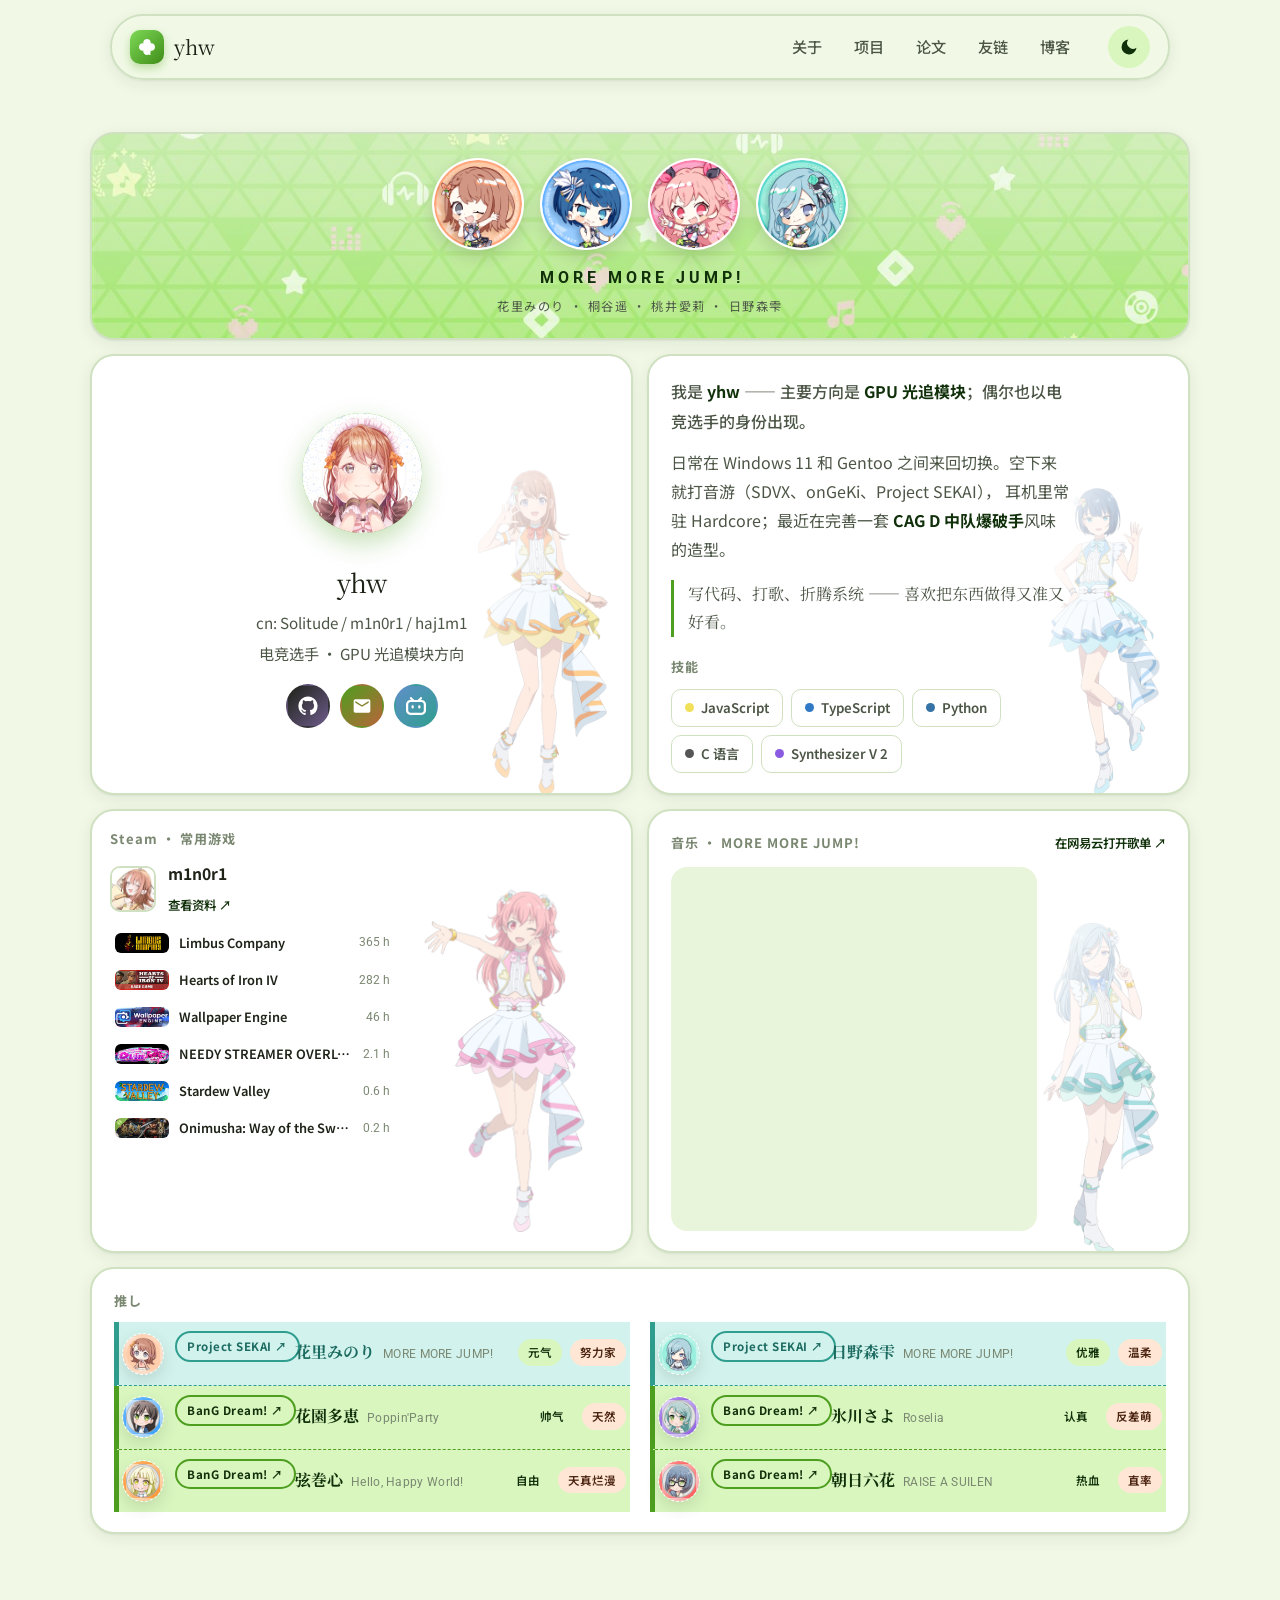
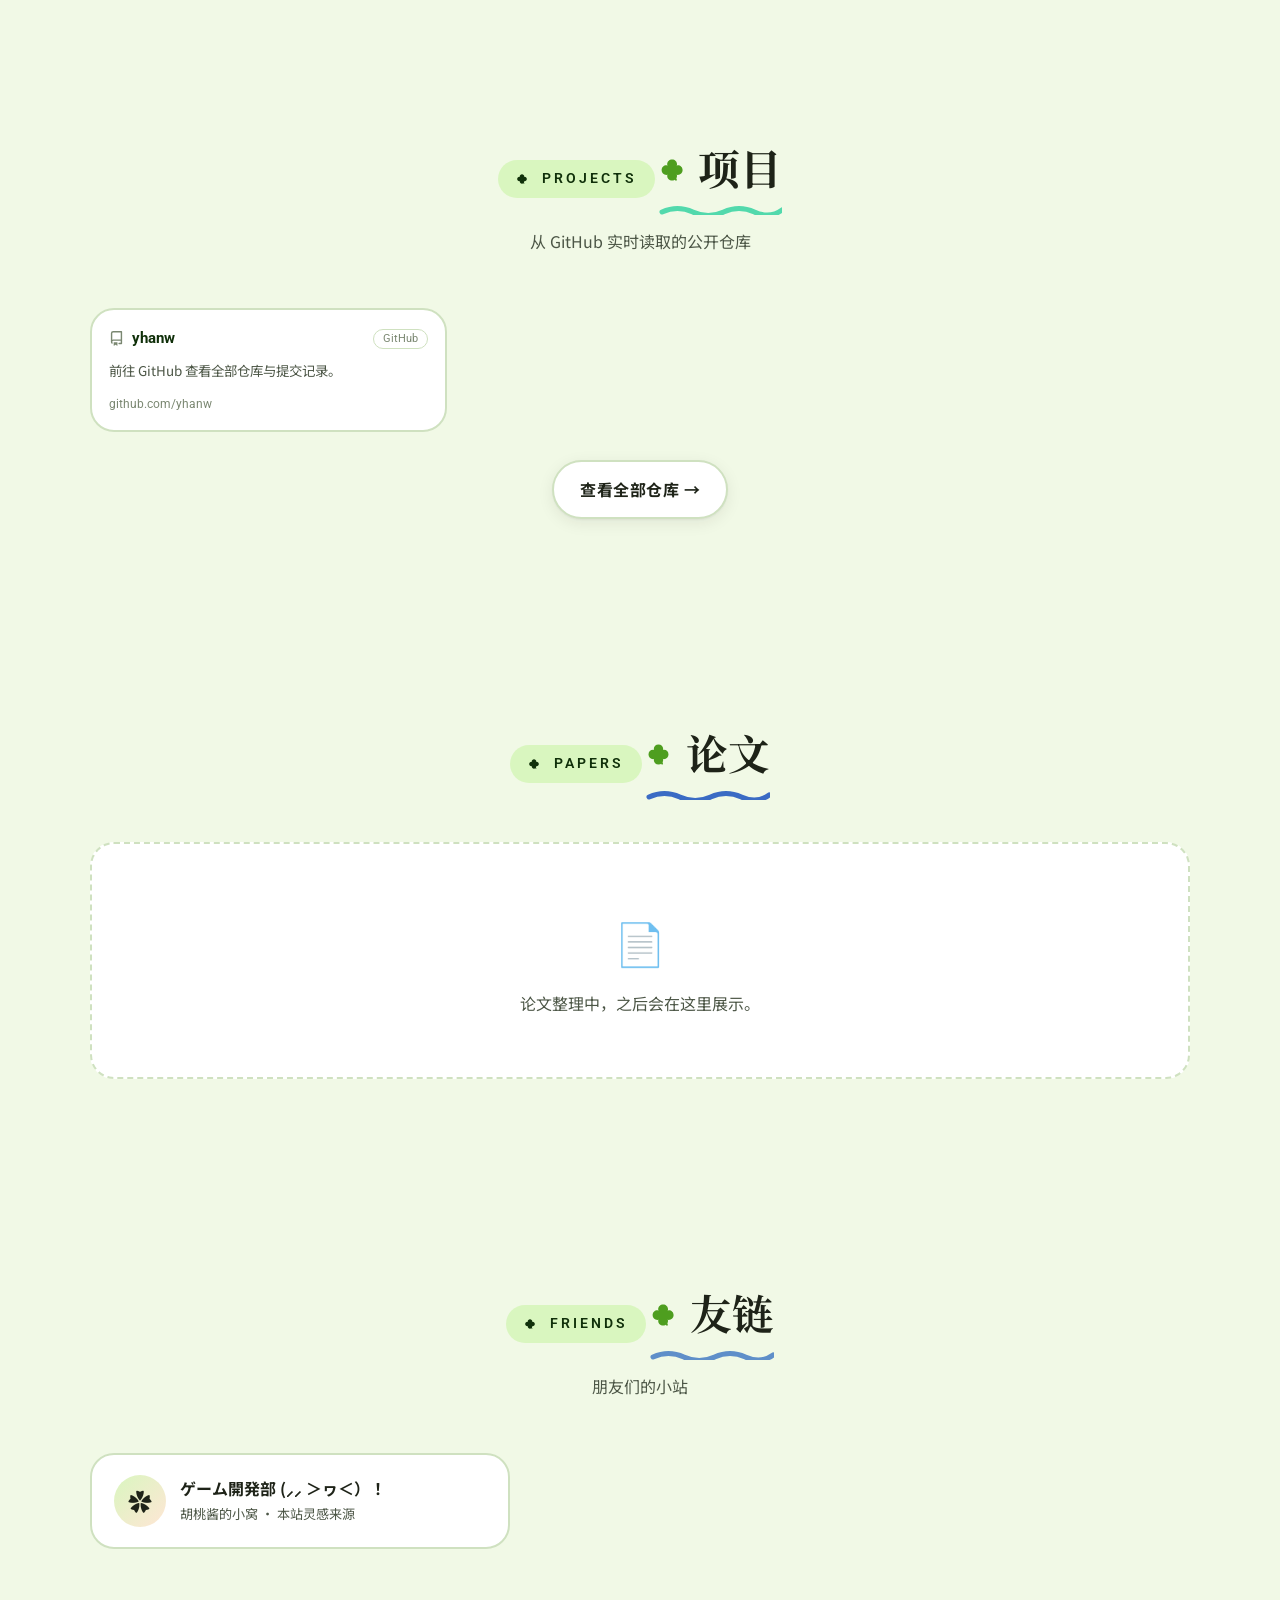
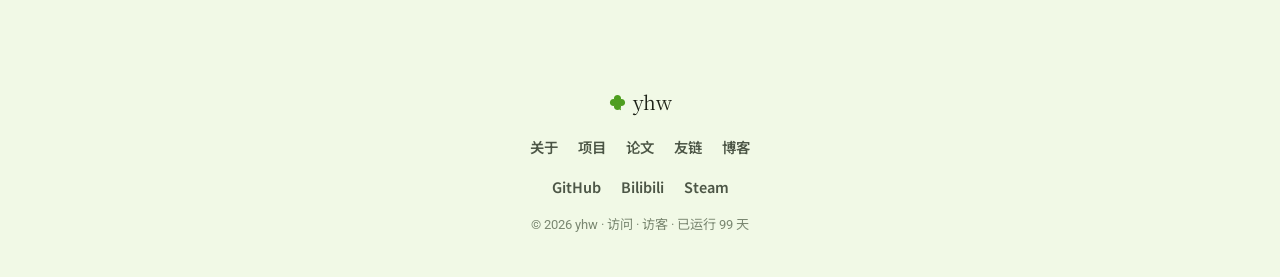
==== commit 8e02bade: "Steam 常玩游戏增加到 6 个（补 Stardew Valley、Onimusha DEMO）" ====
--- a/index.html
+++ b/index.html
@@ -136,6 +136,16 @@
                   <span class="sg-name" title="NEEDY STREAMER OVERLOAD">NEEDY STREAMER OVERLOAD</span>
                   <span class="sg-hours">2.1 h</span>
                 </a>
+                <a class="steam-game" href="https://steamcommunity.com/app/413150" target="_blank" rel="noopener">
+                  <img src="assets/img/steam/413150.jpg" alt="Stardew Valley" loading="lazy">
+                  <span class="sg-name" title="Stardew Valley">Stardew Valley</span>
+                  <span class="sg-hours">0.6 h</span>
+                </a>
+                <a class="steam-game" href="https://steamcommunity.com/app/3974650" target="_blank" rel="noopener">
+                  <img src="assets/img/steam/3974650.jpg" alt="Onimusha: Way of the Sword DEMO" loading="lazy">
+                  <span class="sg-name" title="Onimusha: Way of the Sword DEMO">Onimusha: Way of the Sword DEMO</span>
+                  <span class="sg-hours">0.2 h</span>
+                </a>
               </div>
           </div>
           <div class="steam-art"><img src="assets/img/mmj/airi.png" alt="桃井愛莉" loading="lazy" onerror="this.remove()"></div>
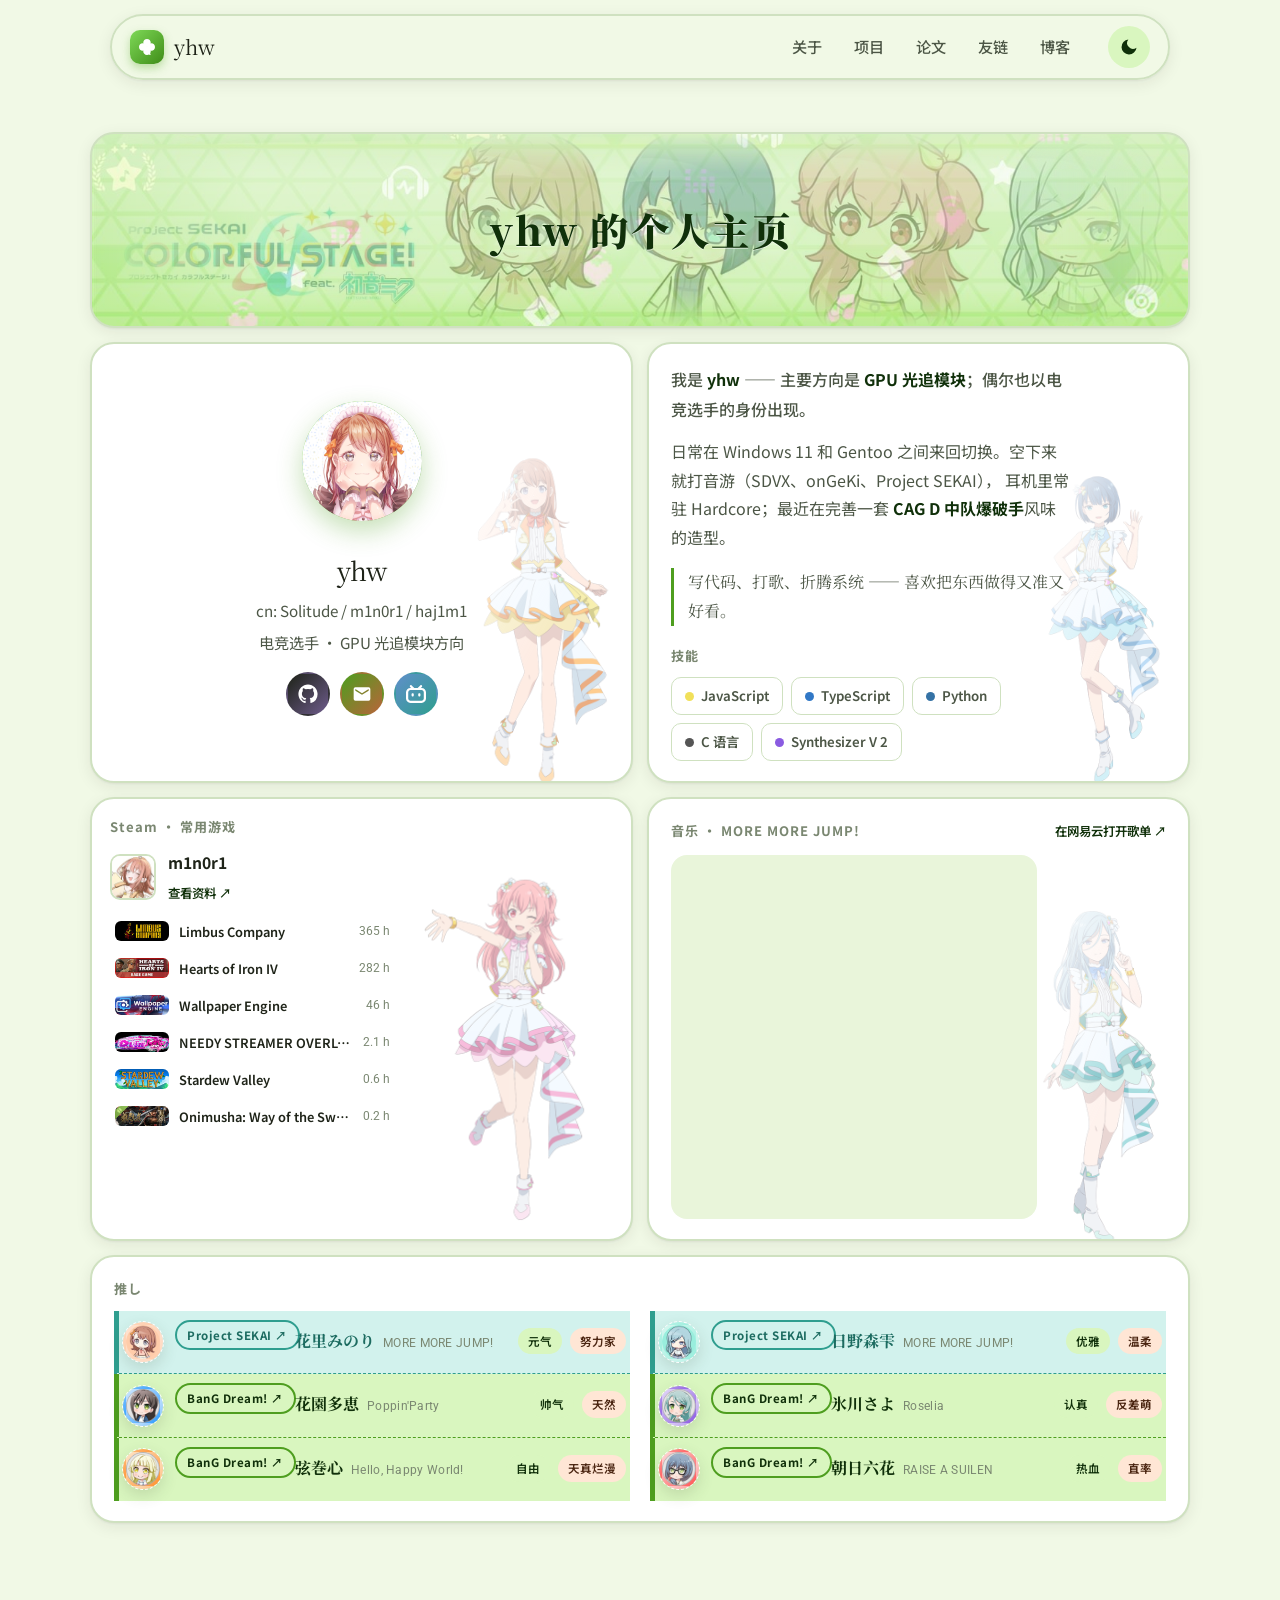
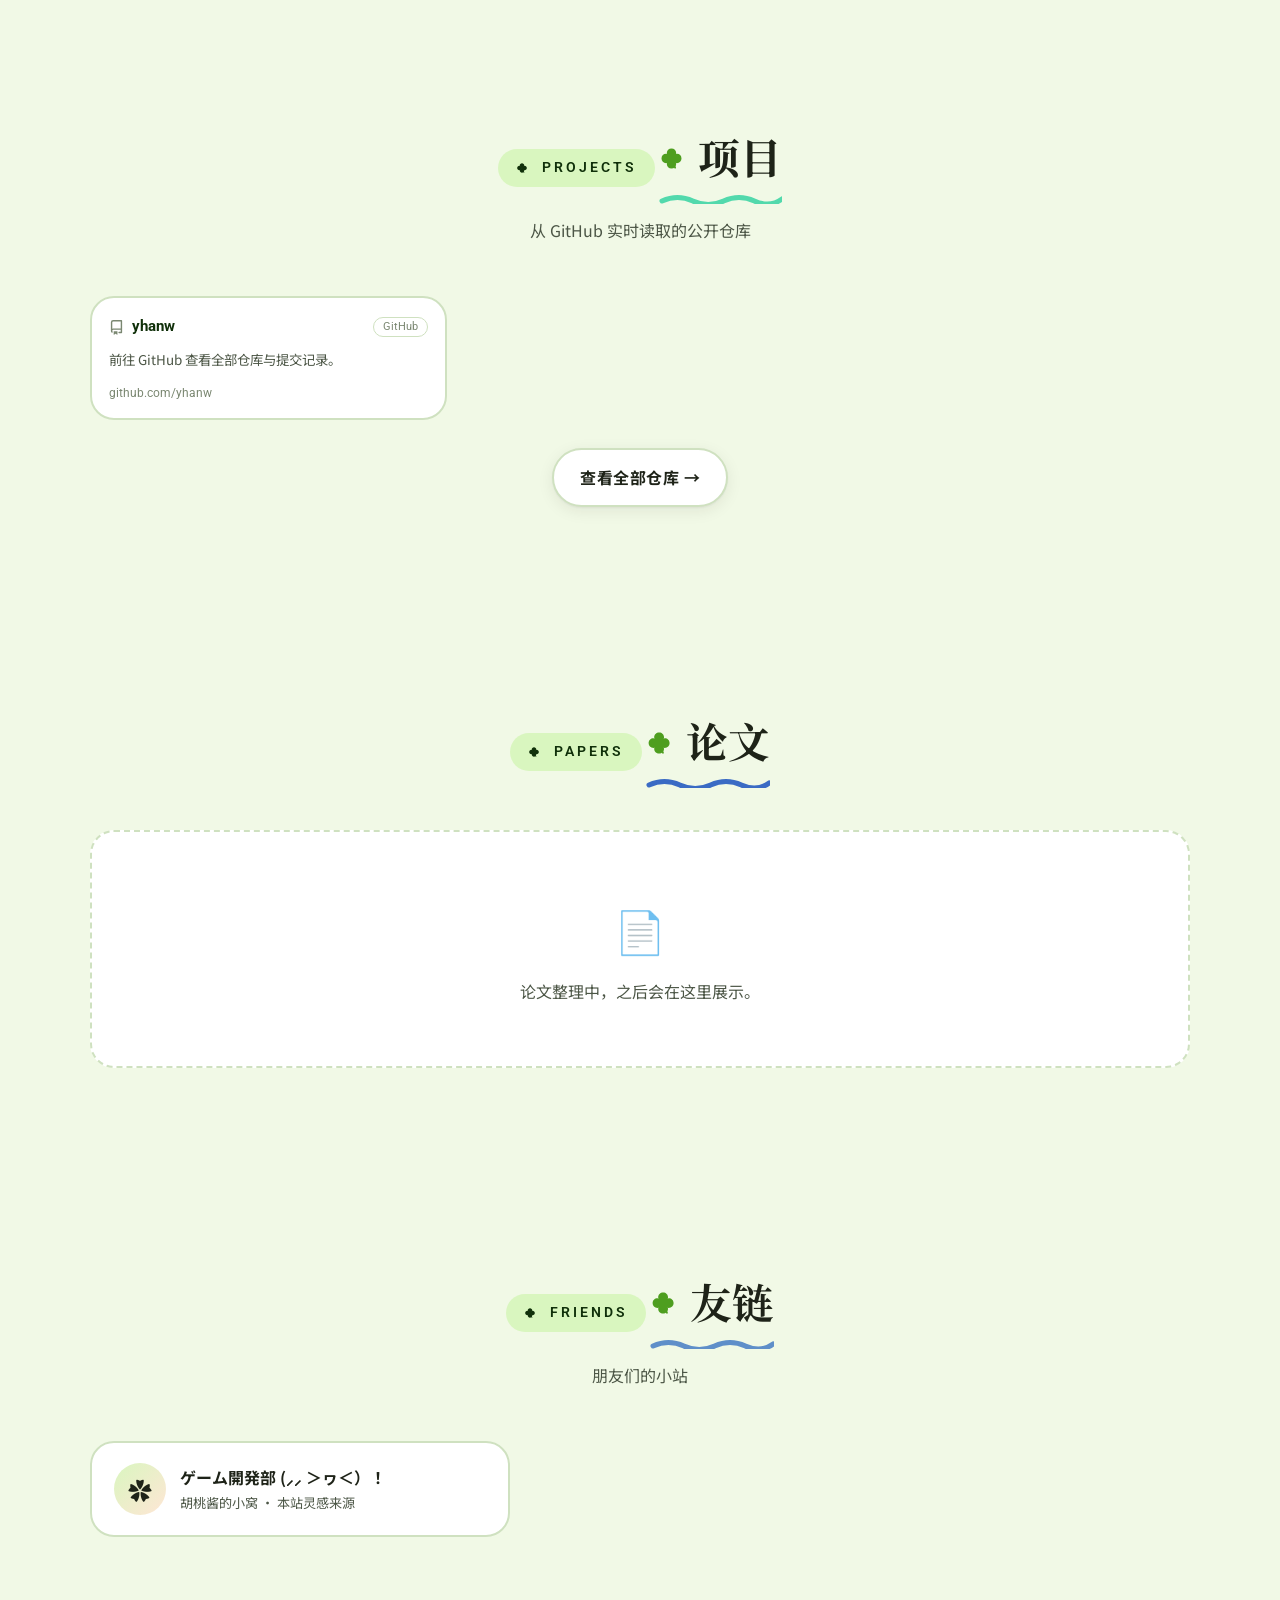
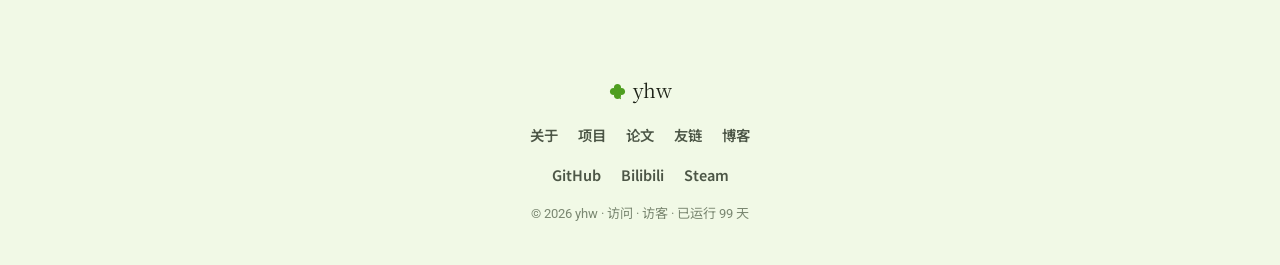
==== commit 1bb8948f: "开头改为「yhw 的个人主页」，MMJ 四人团照做透明蒙版（保留原色），去掉 Q版头像" ====
--- a/index.html
+++ b/index.html
@@ -51,18 +51,9 @@
     <!-- ============ 关于我 ============ -->
     <section class="section-block" id="about">
       <div class="container">
-        <!-- ✏️ 开头：MORE MORE JUMP! Q版壁纸（官方 unite02 单位色壁纸 + 官方 Q版头像） -->
-        <div class="mmj-open reveal">
-          <ul class="mmj-chibis">
-            <li><img src="assets/img/mmj-q/minori.png" alt="花里みのり" loading="lazy" onerror="this.remove()"></li>
-            <li><img src="assets/img/mmj-q/haruka.png" alt="桐谷遥" loading="lazy" onerror="this.remove()"></li>
-            <li><img src="assets/img/mmj-q/airi.png" alt="桃井愛莉" loading="lazy" onerror="this.remove()"></li>
-            <li><img src="assets/img/mmj-q/shizuku.png" alt="日野森雫" loading="lazy" onerror="this.remove()"></li>
-          </ul>
-          <div class="mmj-open-text">
-            <span class="mmj-unit">MORE MORE JUMP!</span>
-            <span class="mmj-names">花里みのり ・ 桐谷遥 ・ 桃井愛莉 ・ 日野森雫</span>
-          </div>
+        <!-- ✏️ 开头：yhw 的个人主页（MORE MORE JUMP! 四人团照做透明蒙版打底） -->
+        <div class="site-open reveal">
+          <h1 class="site-open-title">yhw 的个人主页</h1>
         </div>
 
         <div class="about-bento reveal">
--- a/css/style.css
+++ b/css/style.css
@@ -2608,69 +2608,62 @@
 /* 关于我：去掉抬头后，首屏留白收一点 */
 #about.section-block { padding-top: 52px; }
 /* ============================================================
-   开头 — MORE MORE JUMP! Q版壁纸横幅
-   （官方 unite02 单位色壁纸打底 + 四位成员的官方 Q版头像）
+   开头 — yhw 的个人主页
+   打底：MORE MORE JUMP! 单位色壁纸 + 四人团照做透明蒙版
    ============================================================ */
-.mmj-open {
+.site-open {
   position: relative;
   margin-bottom: 14px;
-  padding: 24px 22px 20px;
+  min-height: 196px;
+  padding: 30px 24px;
   border: 2px solid var(--line);
   border-radius: var(--r-lg);
   overflow: hidden;
+  isolation: isolate;
+  display: flex;
+  align-items: center;
+  justify-content: center;
   box-shadow: var(--shadow-soft);
-  display: flex;
-  flex-direction: column;
-  align-items: center;
-  gap: 14px;
   background-color: #DDF1C3;
-  background-image: linear-gradient(180deg, rgba(255, 255, 255, .34), rgba(255, 255, 255, .10)), url("../assets/img/mmj-q/bg.jpg");
+  background-image: linear-gradient(180deg, rgba(255, 255, 255, .44), rgba(255, 255, 255, .18)), url("../assets/img/mmj-q/bg.jpg");
   background-size: auto, cover;
   background-position: center, center;
-  background-repeat: no-repeat, no-repeat;
-}
-.mmj-chibis {
-  list-style: none;
-  display: flex;
-  flex-wrap: wrap;
-  align-items: center;
-  justify-content: center;
-  gap: 16px;
+  background-repeat: no-repeat;
+}
+/* 四人团照：半透明蒙版层（取底色色相 + 团照明度，四周渐隐） */
+.site-open::after {
+  content: "";
+  position: absolute;
+  inset: 0;
+  z-index: 0;
+  background: url("../assets/img/mmj-q/group.jpg") center 34% / cover no-repeat;
+  opacity: .30;
+  -webkit-mask-image: linear-gradient(to right, transparent 0%, #000 15%, #000 85%, transparent 100%), linear-gradient(to bottom, transparent 0%, #000 20%, #000 80%, transparent 100%);
+  -webkit-mask-composite: source-in;
+  mask-image: linear-gradient(to right, transparent 0%, #000 15%, #000 85%, transparent 100%), linear-gradient(to bottom, transparent 0%, #000 20%, #000 80%, transparent 100%);
+  mask-composite: intersect;
+  pointer-events: none;
+}
+.site-open-title {
+  position: relative;
+  z-index: 2;
   margin: 0;
-  padding: 0;
-}
-.mmj-chibis li {
-  width: 92px;
-  height: 92px;
-  border-radius: 50%;
-  background: #fff;
-  border: 2px solid rgba(255, 255, 255, .92);
-  box-shadow: 0 6px 16px rgba(32, 26, 30, .14);
-  overflow: hidden;
-  display: flex;
-  align-items: center;
-  justify-content: center;
-  transition: transform .25s ease;
-}
-.mmj-chibis li:hover { transform: translateY(-4px) scale(1.04); }
-.mmj-chibis img { width: 104%; height: 104%; object-fit: contain; }
-.mmj-open-text { display: flex; flex-direction: column; align-items: center; gap: 3px; }
-.mmj-unit {
-  font-family: var(--font-latin);
-  font-weight: 700;
-  font-size: 1rem;
-  letter-spacing: 4px;
-  text-indent: 4px;
+  font-family: var(--font-display);
+  font-weight: 900;
+  font-size: clamp(1.6rem, 3.6vw, 2.4rem);
+  line-height: 1.3;
+  letter-spacing: .06em;
+  text-indent: .06em;
+  text-align: center;
   color: var(--pink-deep);
-}
-.mmj-names { font-size: .76rem; letter-spacing: 1.6px; color: var(--ink-soft); }
-html.dark .mmj-open {
-  background-image: linear-gradient(180deg, rgba(20, 26, 17, .60), rgba(20, 26, 17, .72)), url("../assets/img/mmj-q/bg.jpg");
-}
+  text-shadow: 0 1px 0 rgba(255, 255, 255, .6), 0 6px 16px rgba(255, 255, 255, .5);
+}
+html.dark .site-open {
+  background-image: linear-gradient(180deg, rgba(20, 26, 17, .58), rgba(20, 26, 17, .70)), url("../assets/img/mmj-q/bg.jpg");
+}
+html.dark .site-open::after { opacity: .22; }
+html.dark .site-open-title { color: var(--pink); text-shadow: 0 2px 10px rgba(0, 0, 0, .45); }
 @media (max-width: 620px) {
-  .mmj-open { padding: 18px 14px 16px; gap: 10px; }
-  .mmj-chibis { gap: 11px; }
-  .mmj-chibis li { width: 68px; height: 68px; }
-  .mmj-unit { font-size: .88rem; letter-spacing: 2.6px; text-indent: 2.6px; }
-  .mmj-names { font-size: .7rem; letter-spacing: 1px; }
+  .site-open { min-height: 150px; padding: 24px 16px; }
+  .site-open-title { font-size: 1.4rem; }
 }
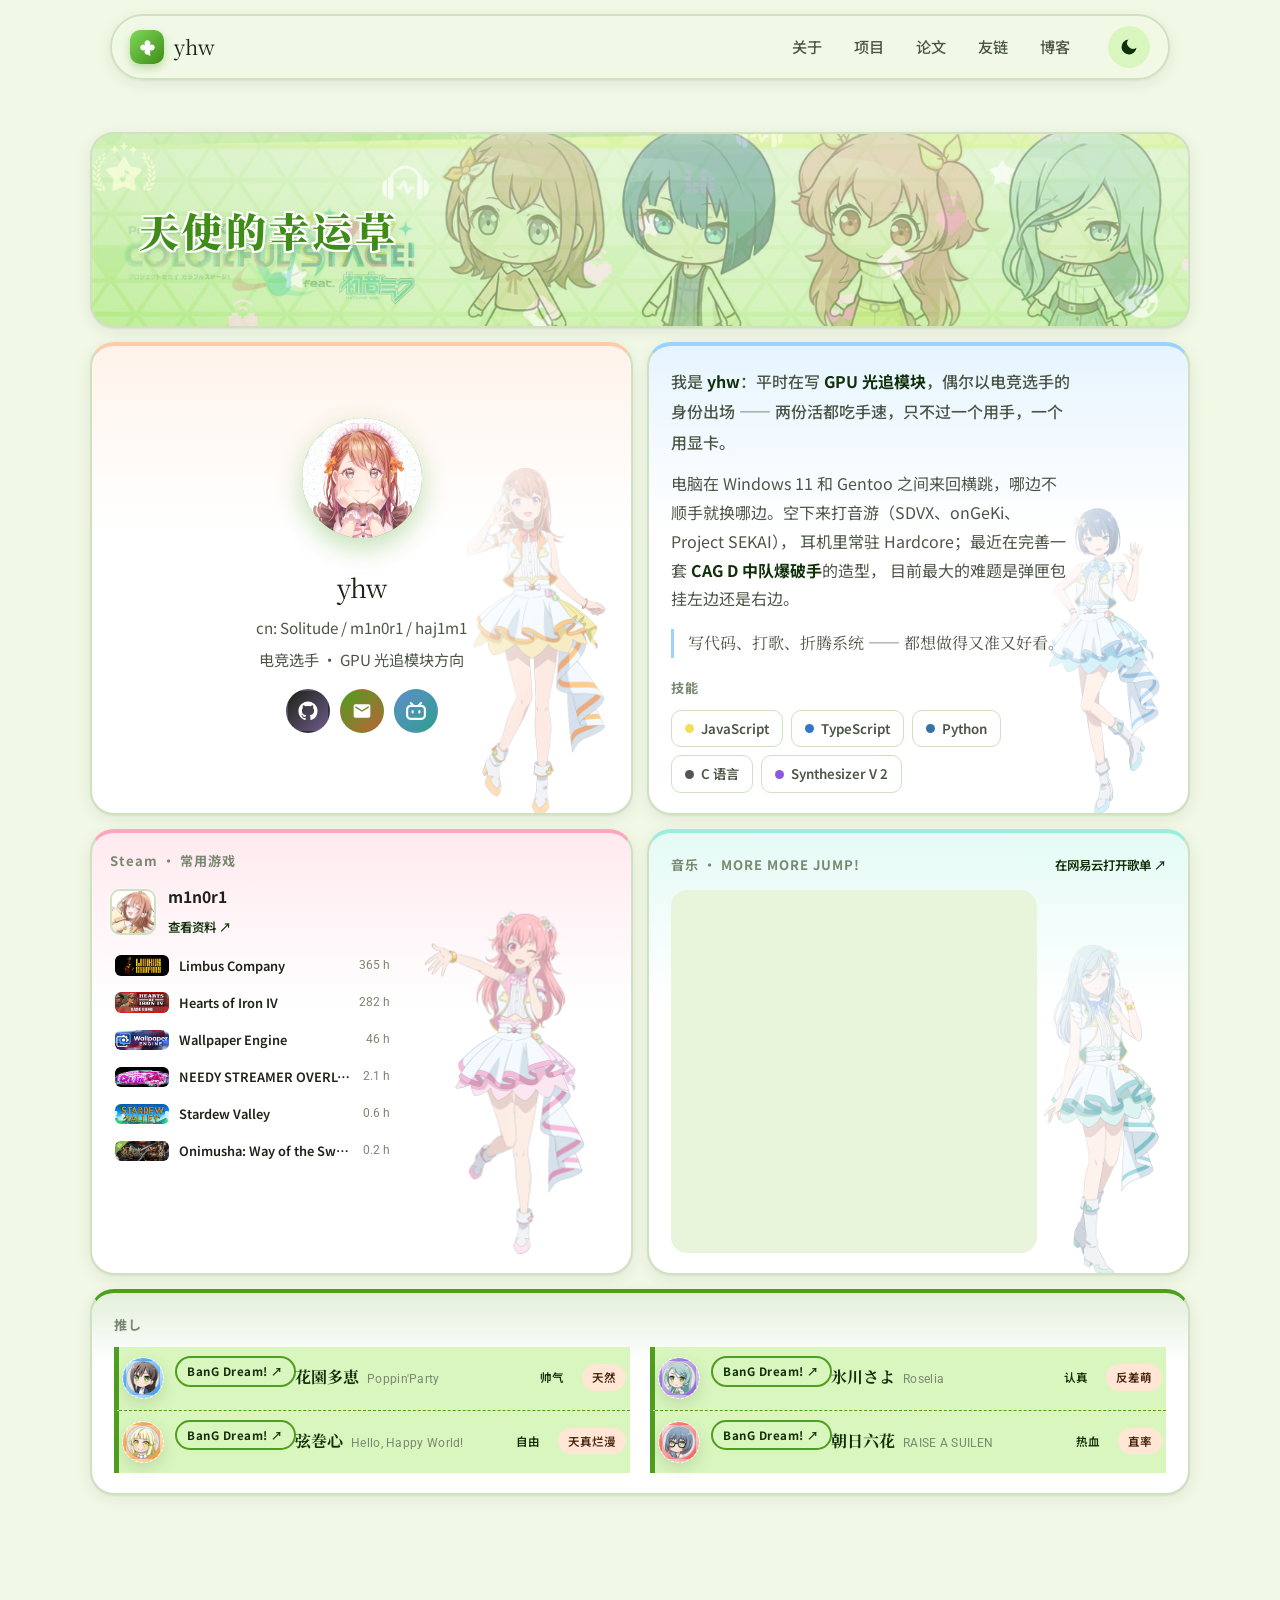
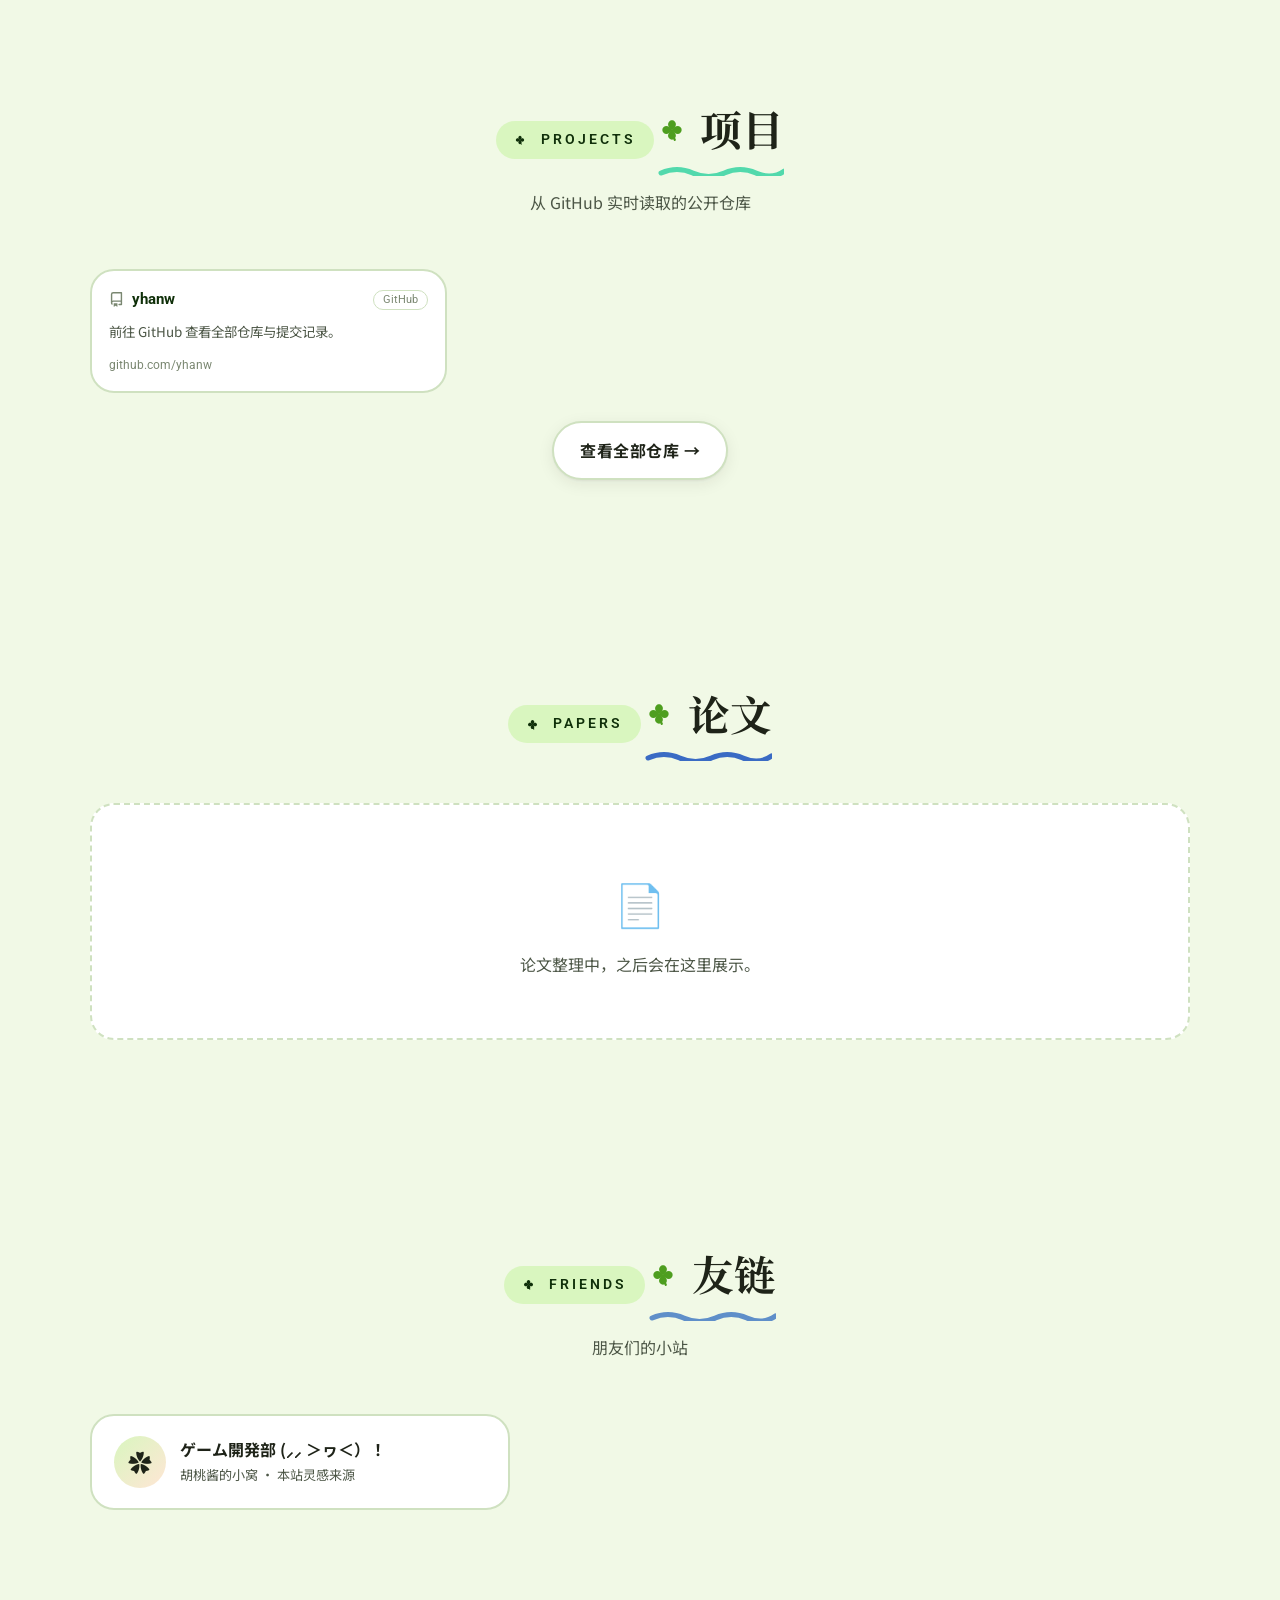
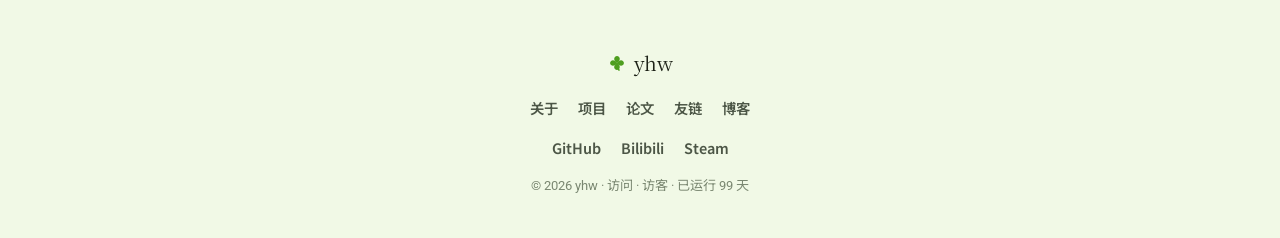
==== commit be07ad6a: "图标统一为四叶草 logo（含 favicon）；关于区卡片分色边框；开头标题颜色适中；简介文案更有趣" ====
--- a/index.html
+++ b/index.html
@@ -11,7 +11,7 @@
   <meta property="og:url" content="https://yhanw.github.io/">
   <meta property="og:image" content="https://yhanw.github.io/assets/img/og.png">
   <link rel="apple-touch-icon" href="assets/img/apple-touch-icon.png">
-  <link rel="icon" href="data:image/svg+xml,%3Csvg xmlns='http://www.w3.org/2000/svg' viewBox='0 0 64 64'%3E%3Crect width='64' height='64' rx='14' fill='%234E9E1F'/%3E%3Cg fill='%23fff'%3E%3Ccircle cx='32' cy='20' r='9'/%3E%3Ccircle cx='32' cy='44' r='9'/%3E%3Ccircle cx='20' cy='32' r='9'/%3E%3Ccircle cx='44' cy='32' r='9'/%3E%3C/g%3E%3C/svg%3E">
+  <link rel="icon" type="image/png" href="assets/img/favicon.png">
   <link rel="preconnect" href="https://fonts.googleapis.com">
   <link rel="preconnect" href="https://fonts.gstatic.com" crossorigin>
   <link href="https://fonts.googleapis.com/css2?family=Noto+Sans+SC:wght@400;500;700&family=Noto+Serif+SC:wght@600;700;900&family=Roboto:wght@400;500;700&display=swap" rel="stylesheet">
@@ -51,9 +51,9 @@
     <!-- ============ 关于我 ============ -->
     <section class="section-block" id="about">
       <div class="container">
-        <!-- ✏️ 开头：yhw 的个人主页（MORE MORE JUMP! 四人团照做透明蒙版打底） -->
+        <!-- ✏️ 开头：天使的幸运草（艺术字在左，MMJ 四人团照做透明蒙版在右，互不遮挡） -->
         <div class="site-open reveal">
-          <h1 class="site-open-title">yhw 的个人主页</h1>
+          <h1 class="site-open-title" data-text="天使的幸运草">天使的幸运草</h1>
         </div>
 
         <div class="about-bento reveal">
@@ -77,14 +77,16 @@
             </div>
             <div class="about-card about-body mmj-haruka">
               <p class="about-lead">
-                我是 <span class="hl">yhw</span> —— 主要方向是 <span class="hl">GPU 光追模块</span>；偶尔也以电竞选手的身份出现。
+                我是 <span class="hl">yhw</span>：平时在写 <span class="hl">GPU 光追模块</span>，偶尔以电竞选手的身份出场 ——
+                两份活都吃手速，只不过一个用手，一个用显卡。
               </p>
               <p>
-                日常在 Windows 11 和 Gentoo 之间来回切换。空下来就打音游（SDVX、onGeKi、Project SEKAI），
-                耳机里常驻 Hardcore；最近在完善一套 <span class="hl">CAG D 中队爆破手</span>风味的造型。
+                电脑在 Windows 11 和 Gentoo 之间来回横跳，哪边不顺手就换哪边。空下来打音游（SDVX、onGeKi、Project SEKAI），
+                耳机里常驻 Hardcore；最近在完善一套 <span class="hl">CAG D 中队爆破手</span>的造型，
+                目前最大的难题是弹匣包挂左边还是右边。
               </p>
               <p class="about-sign">
-                写代码、打歌、折腾系统 —— 喜欢把东西做得又准又好看。
+                写代码、打歌、折腾系统 —— 都想做得又准又好看。
               </p>            <div class="about-label">技能</div>
             <div class="skill-tiles" id="skills">
                 <span class="skill-tile"><i class="dot" style="background:#f1e05a"></i>JavaScript</span>
@@ -156,36 +158,6 @@
             <div class="about-label">推し</div>
             <div class="oshi-list">
                       <!-- ✏️ 推し列表 -->
-                      <div class="oshi-row ip-pjsk reveal">
-                        <span class="oshi-avatar oa-minori">🍀<img src="assets/img/oshi/minori.png" alt="花里みのり" loading="lazy" onerror="this.remove()"></span>
-                        <div class="oshi-info">
-                          <a class="oshi-ip ip-pjsk" href="https://zh.moegirl.org.cn/世界计划_彩色舞台_feat._初音未来" target="_blank" rel="noopener" title="萌娘百科：世界计划 彩色舞台 feat. 初音未来">Project SEKAI ↗</a>
-                          <h3 class="oshi-name">花里みのり <span class="oshi-sub font-latin">MORE MORE JUMP!</span></h3>
-                        </div>
-                        <div class="oshi-tags"><span>元气</span><span>努力家</span></div>
-                        <div class="oshi-tip" role="tooltip">
-                          <div class="tip-head">萌娘百科</div>
-                          <div class="tip-name">花里みのり <span class="font-latin">Hanasato Minori</span></div>
-                          <p class="tip-desc">MORE MORE JUMP! 的成员，以偶像为目标而努力。</p>
-                          <a class="tip-link" href="https://zh.moegirl.org.cn/花里实乃理" target="_blank" rel="noopener">萌娘百科 ↗</a>
-                        </div>
-                      </div>
-            
-                      <div class="oshi-row ip-pjsk reveal">
-                        <span class="oshi-avatar oa-shizuku">🕊️<img src="assets/img/oshi/shizuku.png" alt="日野森雫" loading="lazy" onerror="this.remove()"></span>
-                        <div class="oshi-info">
-                          <a class="oshi-ip ip-pjsk" href="https://zh.moegirl.org.cn/世界计划_彩色舞台_feat._初音未来" target="_blank" rel="noopener" title="萌娘百科：世界计划 彩色舞台 feat. 初音未来">Project SEKAI ↗</a>
-                          <h3 class="oshi-name">日野森雫 <span class="oshi-sub font-latin">MORE MORE JUMP!</span></h3>
-                        </div>
-                        <div class="oshi-tags"><span>优雅</span><span>温柔</span></div>
-                        <div class="oshi-tip" role="tooltip">
-                          <div class="tip-head">萌娘百科</div>
-                          <div class="tip-name">日野森雫 <span class="font-latin">Hinomori Shizuku</span></div>
-                          <p class="tip-desc">MORE MORE JUMP! 的成员，曾经的人气偶像，优雅温柔，其实有一点天然呆。</p>
-                          <a class="tip-link" href="https://zh.moegirl.org.cn/日野森雫" target="_blank" rel="noopener">萌娘百科 ↗</a>
-                        </div>
-                      </div>
-            
                       <div class="oshi-row ip-bd reveal">
                         <span class="oshi-avatar oa-tae">🐱<img src="assets/img/oshi/tae.png" alt="花園多恵" loading="lazy" onerror="this.remove()"></span>
                         <div class="oshi-info">
--- a/css/style.css
+++ b/css/style.css
@@ -147,10 +147,11 @@
 .font-latin { font-family: var(--font-latin); }
 
 /* ============================================================
-   四叶草元素（花里みのり / MORE MORE JUMP!）
+   统一图标：官方 MORE MORE JUMP!（unite02）团队 logo
+   原四叶草图标全部改用该 logo 作为蒙版（--clover-url 变量名保留）
    ============================================================ */
 :root {
-  --clover-url: url("data:image/svg+xml,%3Csvg xmlns='http://www.w3.org/2000/svg' viewBox='0 0 24 24'%3E%3Cg fill='%23000'%3E%3Cpath d='M12 2.4c-2.6 0-4.5 1.9-4.5 4.4 0 2.4 2 3.9 4.5 5.6 2.5-1.7 4.5-3.2 4.5-5.6 0-2.5-1.9-4.4-4.5-4.4z'/%3E%3Cpath d='M12 2.4c-2.6 0-4.5 1.9-4.5 4.4 0 2.4 2 3.9 4.5 5.6 2.5-1.7 4.5-3.2 4.5-5.6 0-2.5-1.9-4.4-4.5-4.4z' transform='rotate(90 12 12)'/%3E%3Cpath d='M12 2.4c-2.6 0-4.5 1.9-4.5 4.4 0 2.4 2 3.9 4.5 5.6 2.5-1.7 4.5-3.2 4.5-5.6 0-2.5-1.9-4.4-4.5-4.4z' transform='rotate(180 12 12)'/%3E%3Cpath d='M12 2.4c-2.6 0-4.5 1.9-4.5 4.4 0 2.4 2 3.9 4.5 5.6 2.5-1.7 4.5-3.2 4.5-5.6 0-2.5-1.9-4.4-4.5-4.4z' transform='rotate(270 12 12)'/%3E%3Cpath d='M12.7 12.6c.3 3.1 1.2 5.8 2.8 8.2' fill='none' stroke='%23000' stroke-width='1.7' stroke-linecap='round'/%3E%3C/g%3E%3C/svg%3E");
+  --clover-url: url("data:image/svg+xml,%3Csvg%20xmlns%3D%27http%3A%2F%2Fwww.w3.org%2F2000%2Fsvg%27%20viewBox%3D%270%200%2024%2024%27%3E%3Cg%20fill%3D%27%23000%27%3E%3Cpath%20d%3D%27M12%2012C8.9%2010.2%207.7%206.9%209.5%204.9%2010.9%203.3%2013.1%203.3%2014.5%204.9%2016.3%206.9%2015.1%2010.2%2012%2012Z%27%2F%3E%3Cpath%20d%3D%27M12%2012C8.9%2010.2%207.7%206.9%209.5%204.9%2010.9%203.3%2013.1%203.3%2014.5%204.9%2016.3%206.9%2015.1%2010.2%2012%2012Z%27%20transform%3D%27rotate%2890%2012%2012%29%27%2F%3E%3Cpath%20d%3D%27M12%2012C8.9%2010.2%207.7%206.9%209.5%204.9%2010.9%203.3%2013.1%203.3%2014.5%204.9%2016.3%206.9%2015.1%2010.2%2012%2012Z%27%20transform%3D%27rotate%28180%2012%2012%29%27%2F%3E%3Cpath%20d%3D%27M12%2012C8.9%2010.2%207.7%206.9%209.5%204.9%2010.9%203.3%2013.1%203.3%2014.5%204.9%2016.3%206.9%2015.1%2010.2%2012%2012Z%27%20transform%3D%27rotate%28270%2012%2012%29%27%2F%3E%3Cpath%20d%3D%27M12%2012.3c.15%203.15.95%205.85%202.4%208.2%27%20fill%3D%27none%27%20stroke%3D%27%23000%27%20stroke-width%3D%271.9%27%20stroke-linecap%3D%27round%27%2F%3E%3C%2Fg%3E%3C%2Fsvg%3E");
 }
 .clover-ico {
   display: inline-block;
@@ -173,9 +174,9 @@
 .eyebrow::before {
   content: "";
   display: inline-block;
-  width: 0.85em;
-  height: 0.85em;
-  margin-right: 0.4em;
+  width: 0.9em;
+  height: 0.9em;
+  margin-right: 0.42em;
   background-color: currentColor;
   -webkit-mask-image: var(--clover-url);
   mask-image: var(--clover-url);
@@ -190,9 +191,9 @@
 .section-title::before {
   content: "";
   display: inline-block;
-  width: 0.62em;
-  height: 0.62em;
-  margin-right: 0.32em;
+  width: 0.68em;
+  height: 0.68em;
+  margin-right: 0.34em;
   background-color: var(--pink);
   -webkit-mask-image: var(--clover-url);
   mask-image: var(--clover-url);
@@ -224,9 +225,9 @@
 .footer-brand::before {
   content: "";
   display: inline-block;
-  width: 1em;
-  height: 1em;
-  margin-right: 0.35em;
+  width: 1.05em;
+  height: 1.05em;
+  margin-right: 0.38em;
   background-color: var(--pink);
   -webkit-mask-image: var(--clover-url);
   mask-image: var(--clover-url);
@@ -301,7 +302,7 @@
   flex-shrink: 0;
   box-shadow: 0 4px 10px rgba(78, 158, 31, 0.35);
 }
-.brand-mark .clover-ico { width: 20px; height: 20px; }
+.brand-mark .clover-ico { width: 21px; height: 21px; }
 
 .nav-links {
   display: flex;
@@ -1072,8 +1073,6 @@
   border-radius: 50%;
   border: 2px dashed rgba(255, 255, 255, 0.95);
 }
-.oa-minori { background: linear-gradient(135deg, #FFE3D1, #FFCCAA); border-color: #FFCCAA; }
-.oa-shizuku { background: linear-gradient(135deg, #D8F7F0, #99EEDD); border-color: #99EEDD; }
 .oa-tae { background: linear-gradient(135deg, #D3E9FF, #2E9BFF); border-color: #2E9BFF; }
 .oa-sayo { background: linear-gradient(135deg, #E4D9F9, #8C5BE1); border-color: #8C5BE1; }
 .oa-kokoro { background: linear-gradient(135deg, #FFE7CC, #FF8F2C); border-color: #FF8F2C; }
@@ -2146,9 +2145,9 @@
 .about-sign {
   margin-top: 4px;
   padding-left: 14px;
-  border-left: 3px solid var(--pink);
+  border-left: 3px solid #9AD3FF;   /* 与简介卡一致的蓝 */
   font-family: var(--font-display);
-  color: var(--pink-deep);
+  color: var(--sky-deep);
   font-size: 0.98rem;
 }
 .about-body.about-card > p { margin-bottom: 12px; }
@@ -2608,62 +2607,112 @@
 /* 关于我：去掉抬头后，首屏留白收一点 */
 #about.section-block { padding-top: 52px; }
 /* ============================================================
-   开头 — yhw 的个人主页
-   打底：MORE MORE JUMP! 单位色壁纸 + 四人团照做透明蒙版
+   开头 — 「天使的幸运草」艺术字 + MMJ 四人团照透明蒙版
+   文字只占左侧 ~36%，团照四人位于右侧（不遮挡）
    ============================================================ */
 .site-open {
   position: relative;
   margin-bottom: 14px;
   min-height: 196px;
-  padding: 30px 24px;
+  padding: 26px 30px 26px 44px;
   border: 2px solid var(--line);
   border-radius: var(--r-lg);
   overflow: hidden;
   isolation: isolate;
   display: flex;
   align-items: center;
-  justify-content: center;
+  justify-content: flex-start;
   box-shadow: var(--shadow-soft);
   background-color: #DDF1C3;
-  background-image: linear-gradient(180deg, rgba(255, 255, 255, .44), rgba(255, 255, 255, .18)), url("../assets/img/mmj-q/bg.jpg");
+  background-image: linear-gradient(180deg, rgba(255, 255, 255, .46), rgba(255, 255, 255, .20)), url("../assets/img/mmj-q/bg.jpg");
   background-size: auto, cover;
   background-position: center, center;
   background-repeat: no-repeat;
 }
-/* 四人团照：半透明蒙版层（取底色色相 + 团照明度，四周渐隐） */
+/* 团照蒙版：左浅右实，四人完整保留在右侧（原色，不做绿色化） */
 .site-open::after {
   content: "";
   position: absolute;
   inset: 0;
   z-index: 0;
   background: url("../assets/img/mmj-q/group.jpg") center 34% / cover no-repeat;
-  opacity: .30;
-  -webkit-mask-image: linear-gradient(to right, transparent 0%, #000 15%, #000 85%, transparent 100%), linear-gradient(to bottom, transparent 0%, #000 20%, #000 80%, transparent 100%);
+  opacity: .34;
+  -webkit-mask-image: linear-gradient(to right, rgba(0, 0, 0, .22) 0%, rgba(0, 0, 0, .55) 14%, #000 30%, #000 94%, rgba(0, 0, 0, .85) 100%), linear-gradient(to bottom, rgba(0, 0, 0, .78) 0%, #000 12%, #000 88%, rgba(0, 0, 0, .78) 100%);
   -webkit-mask-composite: source-in;
-  mask-image: linear-gradient(to right, transparent 0%, #000 15%, #000 85%, transparent 100%), linear-gradient(to bottom, transparent 0%, #000 20%, #000 80%, transparent 100%);
+  mask-image: linear-gradient(to right, rgba(0, 0, 0, .22) 0%, rgba(0, 0, 0, .55) 14%, #000 30%, #000 94%, rgba(0, 0, 0, .85) 100%), linear-gradient(to bottom, rgba(0, 0, 0, .78) 0%, #000 12%, #000 88%, rgba(0, 0, 0, .78) 100%);
   mask-composite: intersect;
   pointer-events: none;
 }
+/* 艺术字：绿色渐变填充 + 白色描边 + 立体投影 */
 .site-open-title {
   position: relative;
   z-index: 2;
+  isolation: isolate;
   margin: 0;
+  max-width: 36%;
   font-family: var(--font-display);
   font-weight: 900;
-  font-size: clamp(1.6rem, 3.6vw, 2.4rem);
+  font-size: clamp(1.7rem, 3.5vw, 2.5rem);
   line-height: 1.3;
-  letter-spacing: .06em;
-  text-indent: .06em;
-  text-align: center;
-  color: var(--pink-deep);
-  text-shadow: 0 1px 0 rgba(255, 255, 255, .6), 0 6px 16px rgba(255, 255, 255, .5);
-}
+  letter-spacing: .08em;
+  text-indent: .08em;
+  text-align: left;
+  color: #3F8C18;                       /* 适中的主题绿：不惨白也不发黑 */
+  text-shadow:
+    -2px -2px 0 #fff, 2px -2px 0 #fff, -2px 2px 0 #fff, 2px 2px 0 #fff,
+    -2px 0 0 #fff, 2px 0 0 #fff, 0 -2px 0 #fff, 0 2px 0 #fff,
+    0 4px 10px rgba(16, 48, 10, .26);
+}
+.site-open-title::before { content: none; }
 html.dark .site-open {
   background-image: linear-gradient(180deg, rgba(20, 26, 17, .58), rgba(20, 26, 17, .70)), url("../assets/img/mmj-q/bg.jpg");
 }
-html.dark .site-open::after { opacity: .22; }
-html.dark .site-open-title { color: var(--pink); text-shadow: 0 2px 10px rgba(0, 0, 0, .45); }
+html.dark .site-open::after { opacity: .26; }
+html.dark .site-open-title { color: #EAF8D8; text-shadow: -2px -2px 0 #14210C, 2px -2px 0 #14210C, -2px 2px 0 #14210C, 2px 2px 0 #14210C, -2.5px 0 0 #14210C, 2.5px 0 0 #14210C, 0 -2.5px 0 #14210C, 0 2.5px 0 #14210C, 0 5px 12px rgba(0, 0, 0, .5); }
+
+@media (max-width: 900px) {
+  .site-open { padding: 22px 22px 22px 28px; min-height: 176px; }
+  .site-open-title { max-width: 46%; }
+}
 @media (max-width: 620px) {
-  .site-open { min-height: 150px; padding: 24px 16px; }
-  .site-open-title { font-size: 1.4rem; }
-}+  .site-open { min-height: 148px; padding: 20px 16px; }
+  .site-open::after { background-position: 72% 34%; opacity: .3; }
+  .site-open-title { max-width: 62%; font-size: 1.45rem; }
+
+
+}
+/* ============================================================
+   关于区 — 每张卡片各自配色：顶部色条 + 顶部淡色渐变 + 悬停浮起
+   （替代原本统一的灰色边框）
+   ============================================================ */
+.about-bento > .about-card {
+  border-top-width: 4px;
+  transition: transform .25s ease, box-shadow .25s ease, border-color .25s ease;
+}
+.about-bento > .about-card:hover { transform: translateY(-3px); }
+.about-bento > .mmj-minori.about-card {
+  border-top-color: #FFCCAA;              /* みのり 杏色 */
+  background-image: linear-gradient(180deg, rgba(255, 204, 170, .24), rgba(255, 204, 170, 0) 40%);
+}
+.about-bento > .mmj-minori.about-card:hover { box-shadow: 0 12px 28px rgba(184, 101, 58, .24); }
+.about-bento > .mmj-haruka.about-card {
+  border-top-color: #9AD3FF;              /* 遥 水色 */
+  background-image: linear-gradient(180deg, rgba(154, 211, 255, .24), rgba(154, 211, 255, 0) 40%);
+}
+.about-bento > .mmj-haruka.about-card:hover { box-shadow: 0 12px 28px rgba(95, 143, 201, .24); }
+.about-bento > .steam-card.about-card {
+  border-top-color: #FFA6BE;              /* 愛莉 粉 */
+  background-image: linear-gradient(180deg, rgba(255, 166, 190, .24), rgba(255, 166, 190, 0) 40%);
+}
+.about-bento > .steam-card.about-card:hover { box-shadow: 0 12px 28px rgba(214, 92, 132, .22); }
+.about-bento > .mmj-shizuku.about-card {
+  border-top-color: #99EEDD;              /* 雫 青绿 */
+  background-image: linear-gradient(180deg, rgba(153, 238, 221, .26), rgba(153, 238, 221, 0) 40%);
+}
+.about-bento > .mmj-shizuku.about-card:hover { box-shadow: 0 12px 28px rgba(47, 158, 143, .24); }
+.about-bento > .about-oshi.about-card {
+  border-top-color: var(--pink);          /* 推し：主题绿 */
+  background-image: linear-gradient(180deg, rgba(78, 158, 31, .16), rgba(78, 158, 31, 0) 36%);
+}
+.about-bento > .about-oshi.about-card:hover { box-shadow: 0 12px 28px rgba(78, 158, 31, .22); }
+html.dark .about-bento > .about-card { background-image: linear-gradient(180deg, rgba(255, 255, 255, .05), rgba(255, 255, 255, 0) 40%); }
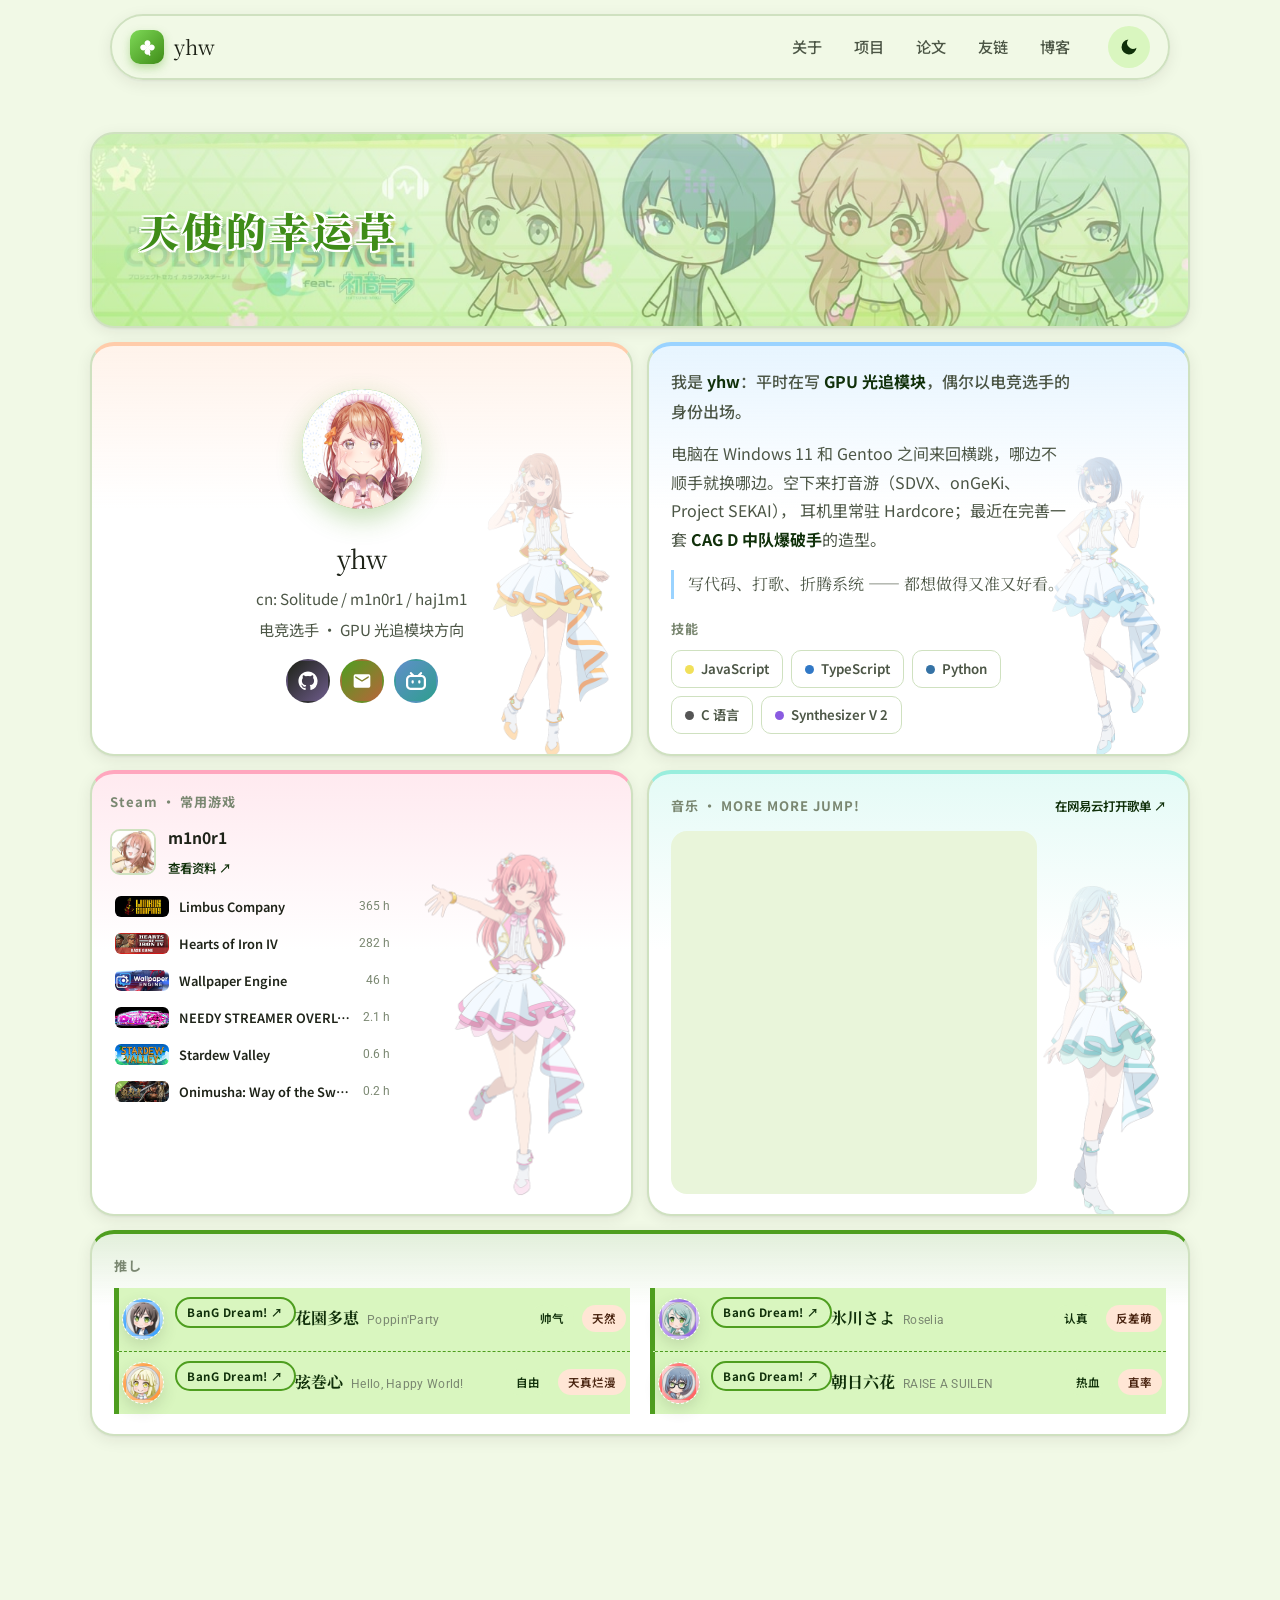
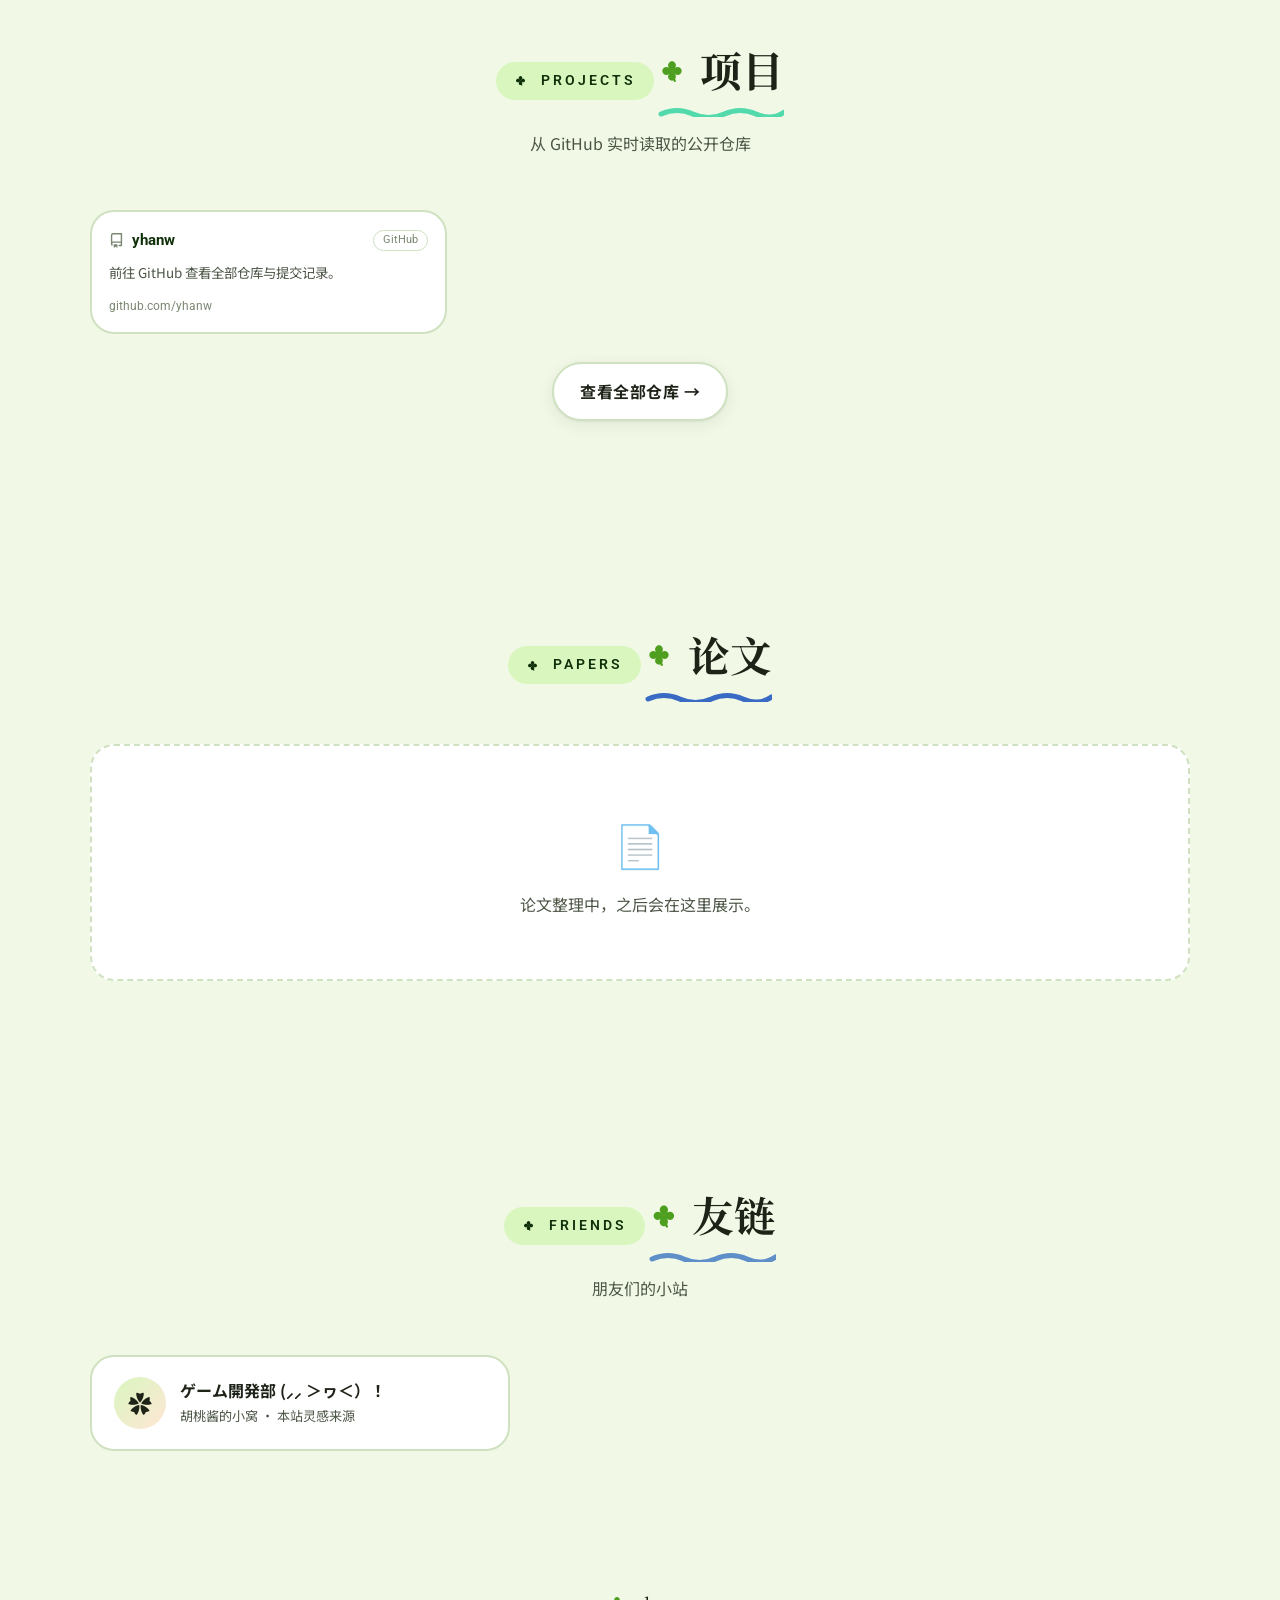
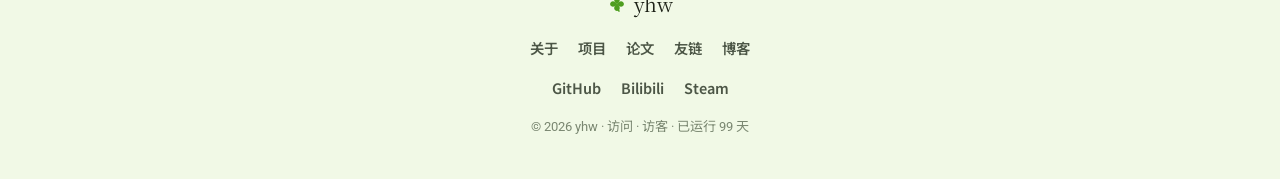
==== commit 8cd27595: "简介删掉两句（手速对比、弹匣包梗）" ====
--- a/index.html
+++ b/index.html
@@ -77,13 +77,11 @@
             </div>
             <div class="about-card about-body mmj-haruka">
               <p class="about-lead">
-                我是 <span class="hl">yhw</span>：平时在写 <span class="hl">GPU 光追模块</span>，偶尔以电竞选手的身份出场 ——
-                两份活都吃手速，只不过一个用手，一个用显卡。
+                我是 <span class="hl">yhw</span>：平时在写 <span class="hl">GPU 光追模块</span>，偶尔以电竞选手的身份出场。
               </p>
               <p>
                 电脑在 Windows 11 和 Gentoo 之间来回横跳，哪边不顺手就换哪边。空下来打音游（SDVX、onGeKi、Project SEKAI），
-                耳机里常驻 Hardcore；最近在完善一套 <span class="hl">CAG D 中队爆破手</span>的造型，
-                目前最大的难题是弹匣包挂左边还是右边。
+                耳机里常驻 Hardcore；最近在完善一套 <span class="hl">CAG D 中队爆破手</span>的造型。
               </p>
               <p class="about-sign">
                 写代码、打歌、折腾系统 —— 都想做得又准又好看。
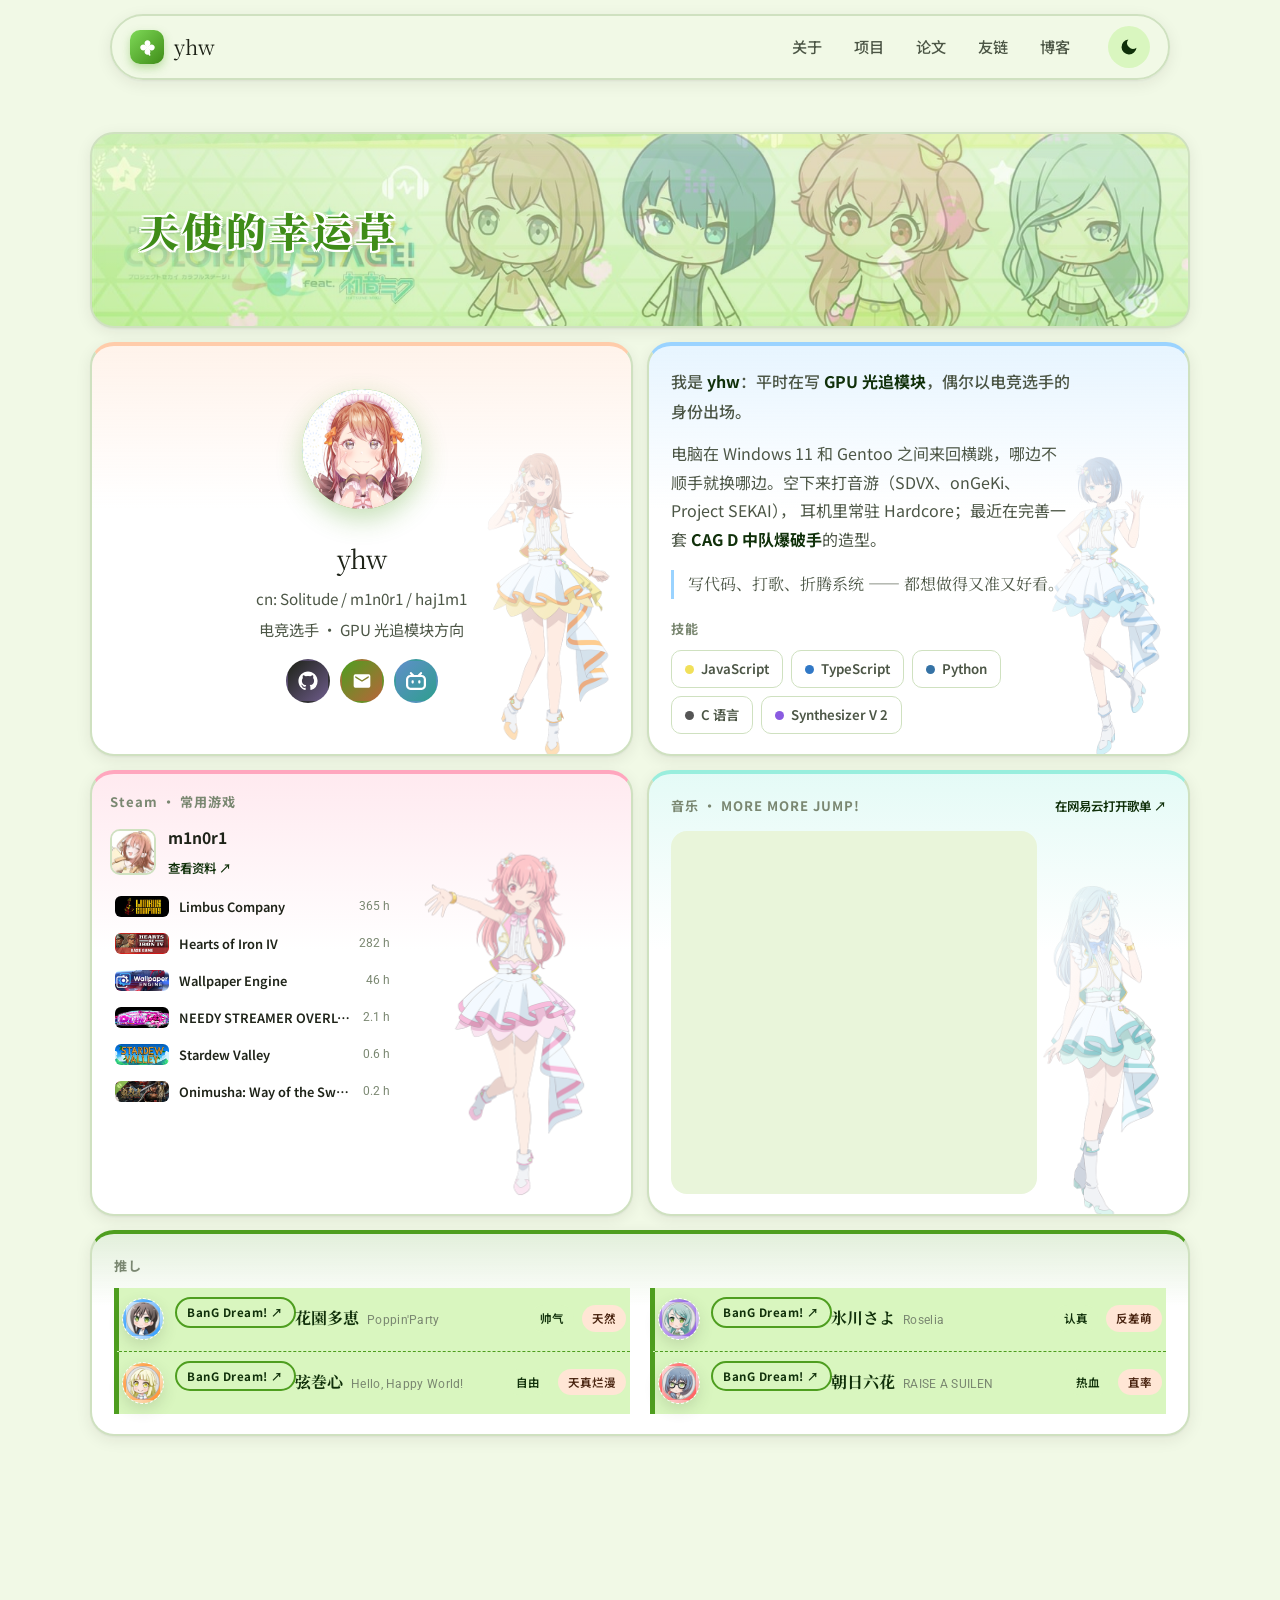
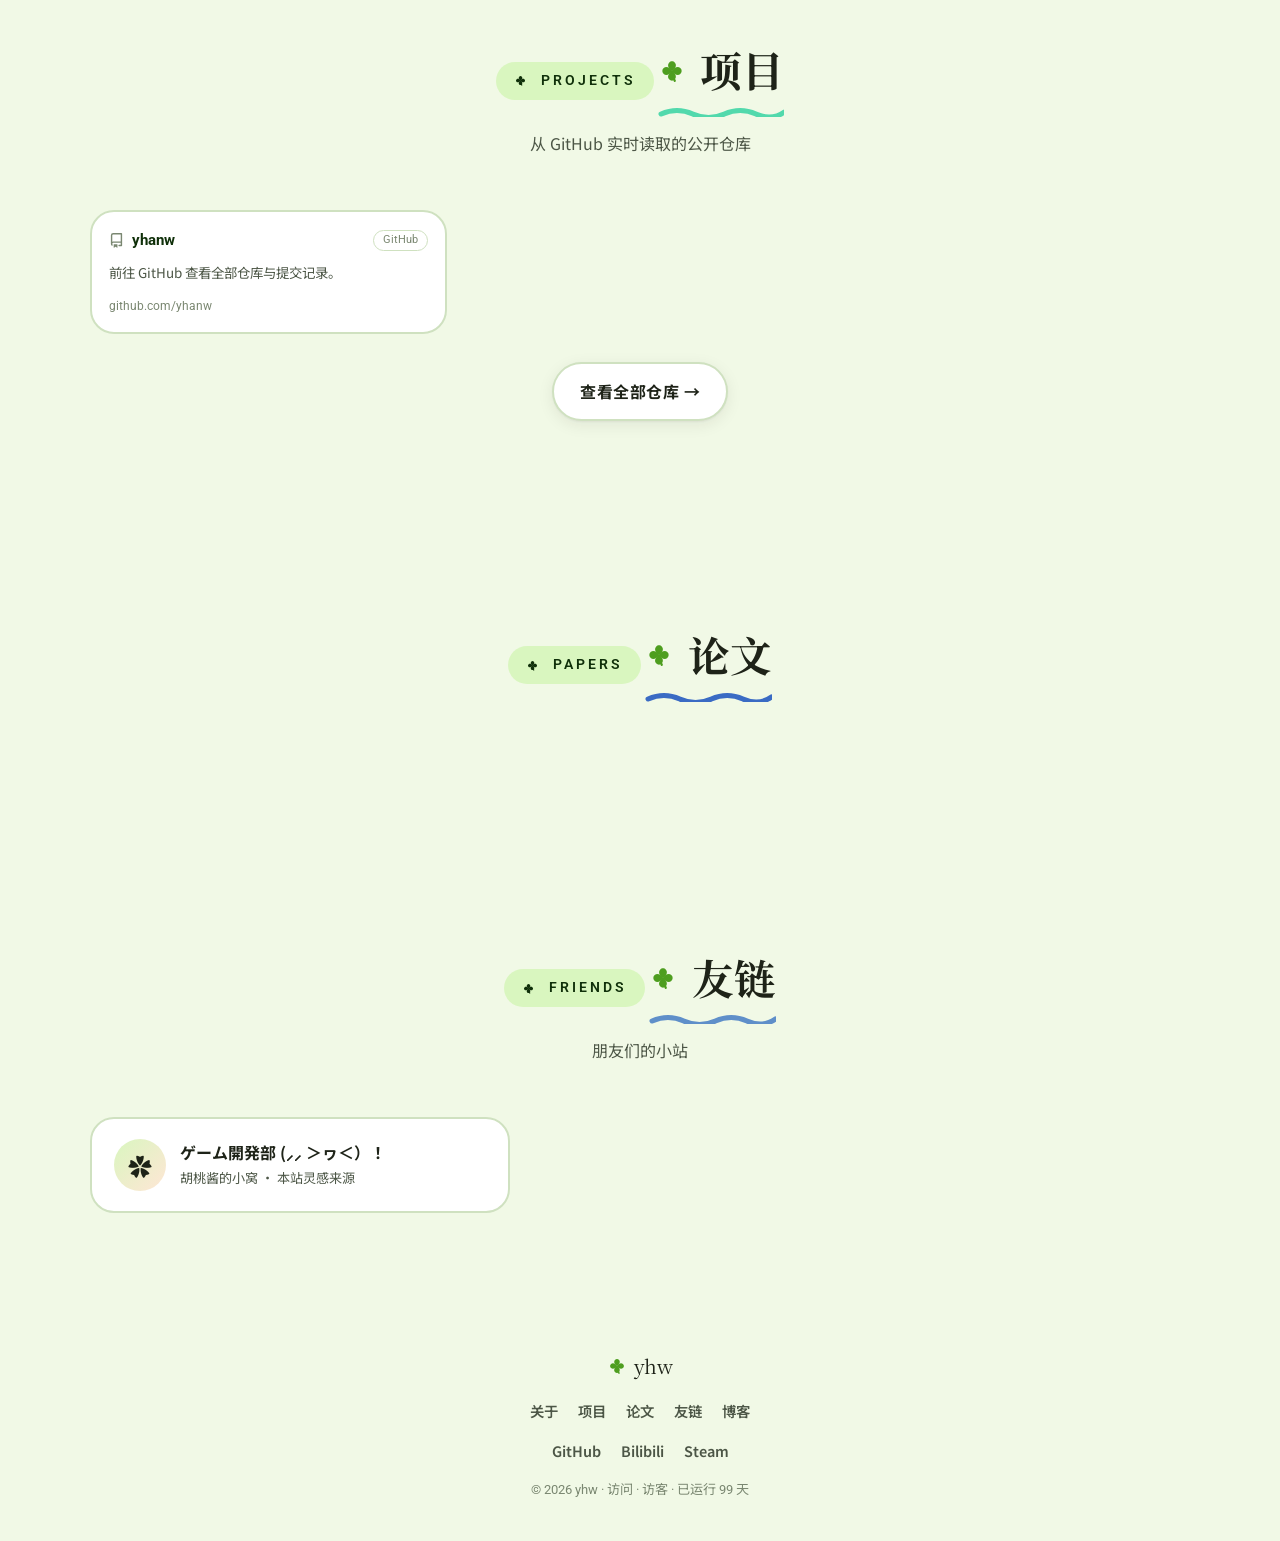
==== commit f18fb737: "论文区去掉占位框与「整理中」文案" ====
--- a/index.html
+++ b/index.html
@@ -252,11 +252,6 @@
             <svg viewBox="0 0 120 12" preserveAspectRatio="none" aria-hidden="true"><path d="M3 9 Q 18 2 33 9 T 63 9 T 93 9 T 120 7" fill="none" stroke="#3A6BC4" stroke-width="5" stroke-linecap="round"/></svg>
           </h2>
         </div>
-
-        <div class="blog-empty reveal">
-          <div class="big">📄</div>
-          <p>论文整理中，之后会在这里展示。</p>
-        </div>
       </div>
     </section>
 
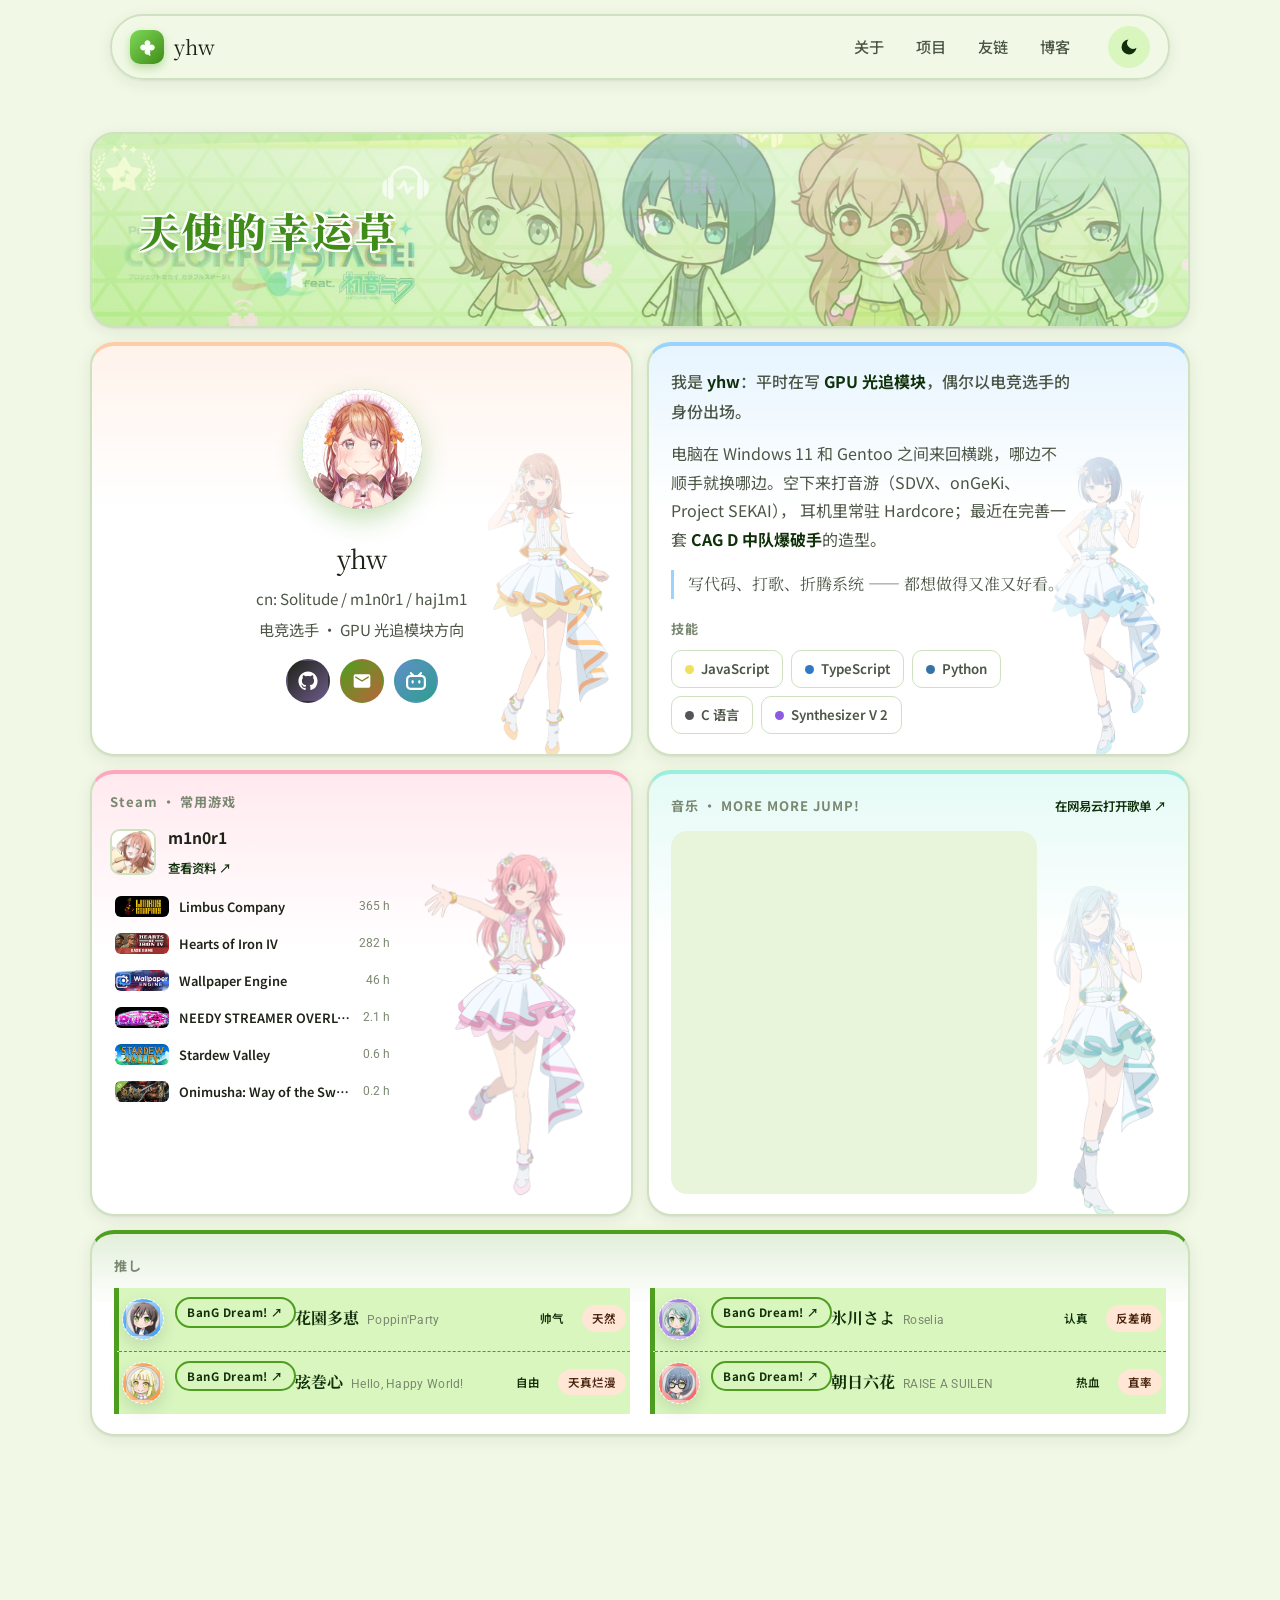
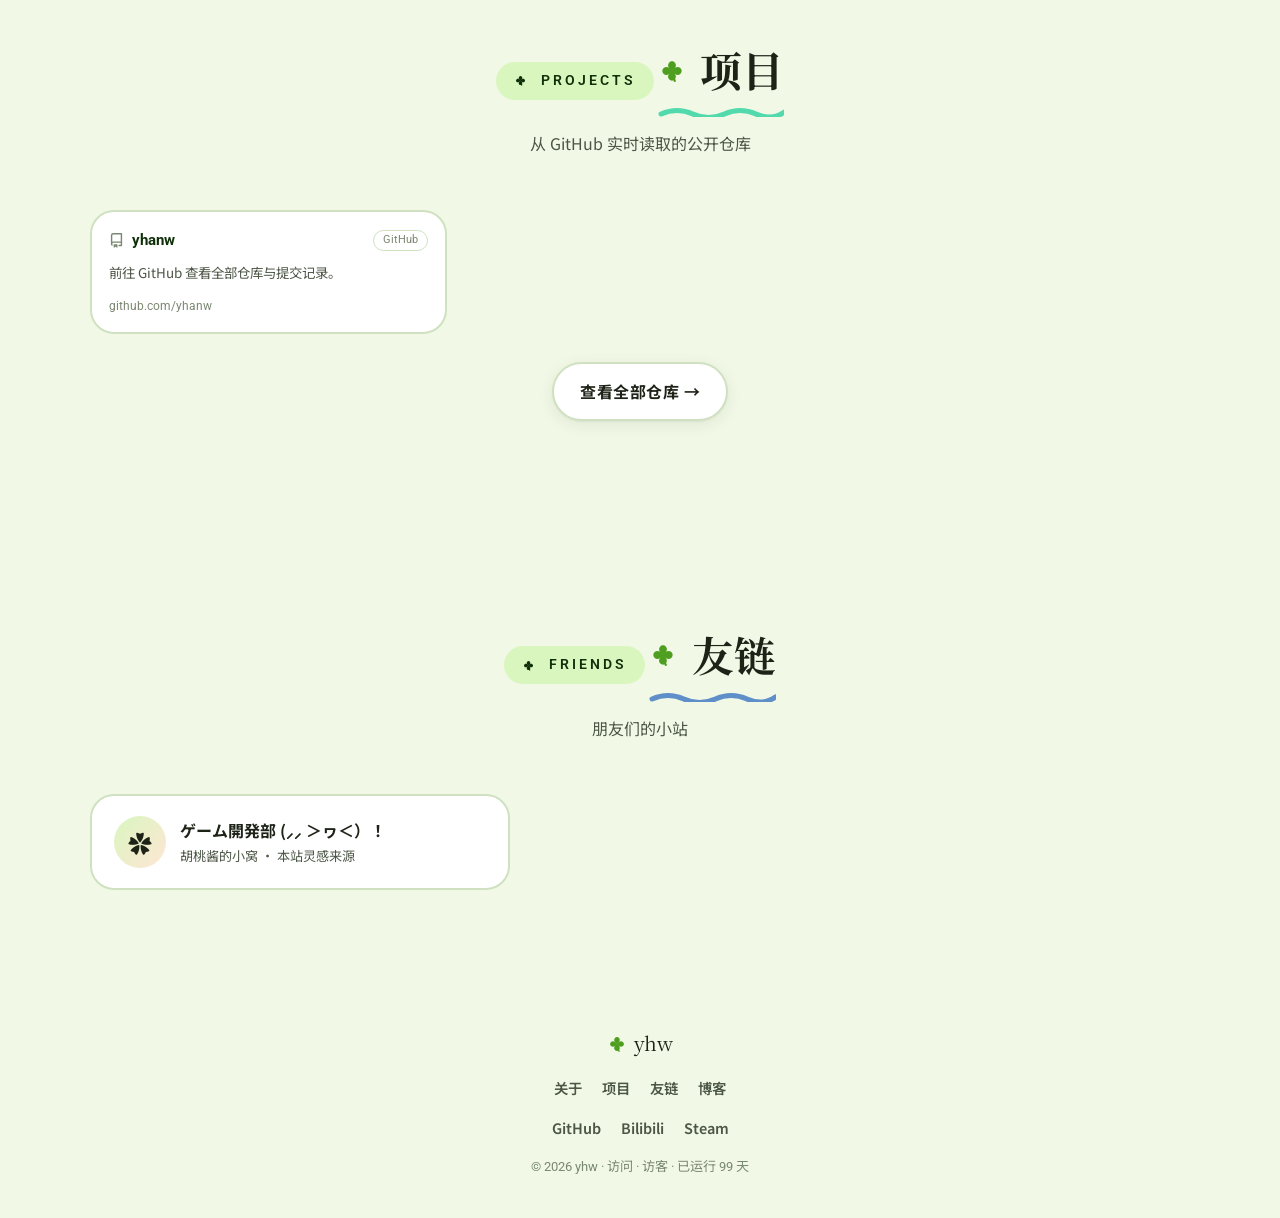
==== commit 241f1b6a: "删除论文区块及全站论文入口" ====
--- a/index.html
+++ b/index.html
@@ -33,7 +33,6 @@
       <nav class="nav-links" aria-label="主导航">
         <a href="#about">关于</a>
         <a href="#projects">项目</a>
-        <a href="#papers">论文</a>
         <a href="#friends">友链</a>
         <a href="blog/index.html">博客</a>
       </nav>
@@ -243,18 +242,6 @@
       </div>
     </section>
 
-    <!-- ============ 论文 ============ -->
-    <section class="section-block" id="papers">
-      <div class="container">
-        <div class="section-head reveal">
-          <span class="eyebrow">PAPERS</span>
-          <h2 class="section-title">论文
-            <svg viewBox="0 0 120 12" preserveAspectRatio="none" aria-hidden="true"><path d="M3 9 Q 18 2 33 9 T 63 9 T 93 9 T 120 7" fill="none" stroke="#3A6BC4" stroke-width="5" stroke-linecap="round"/></svg>
-          </h2>
-        </div>
-      </div>
-    </section>
-
 
 
 
@@ -286,7 +273,6 @@
     <nav class="footer-links" aria-label="页脚导航">
       <a href="#about">关于</a>
       <a href="#projects">项目</a>
-      <a href="#papers">论文</a>
       <a href="#friends">友链</a>
       <a href="blog/index.html">博客</a>
     </nav>
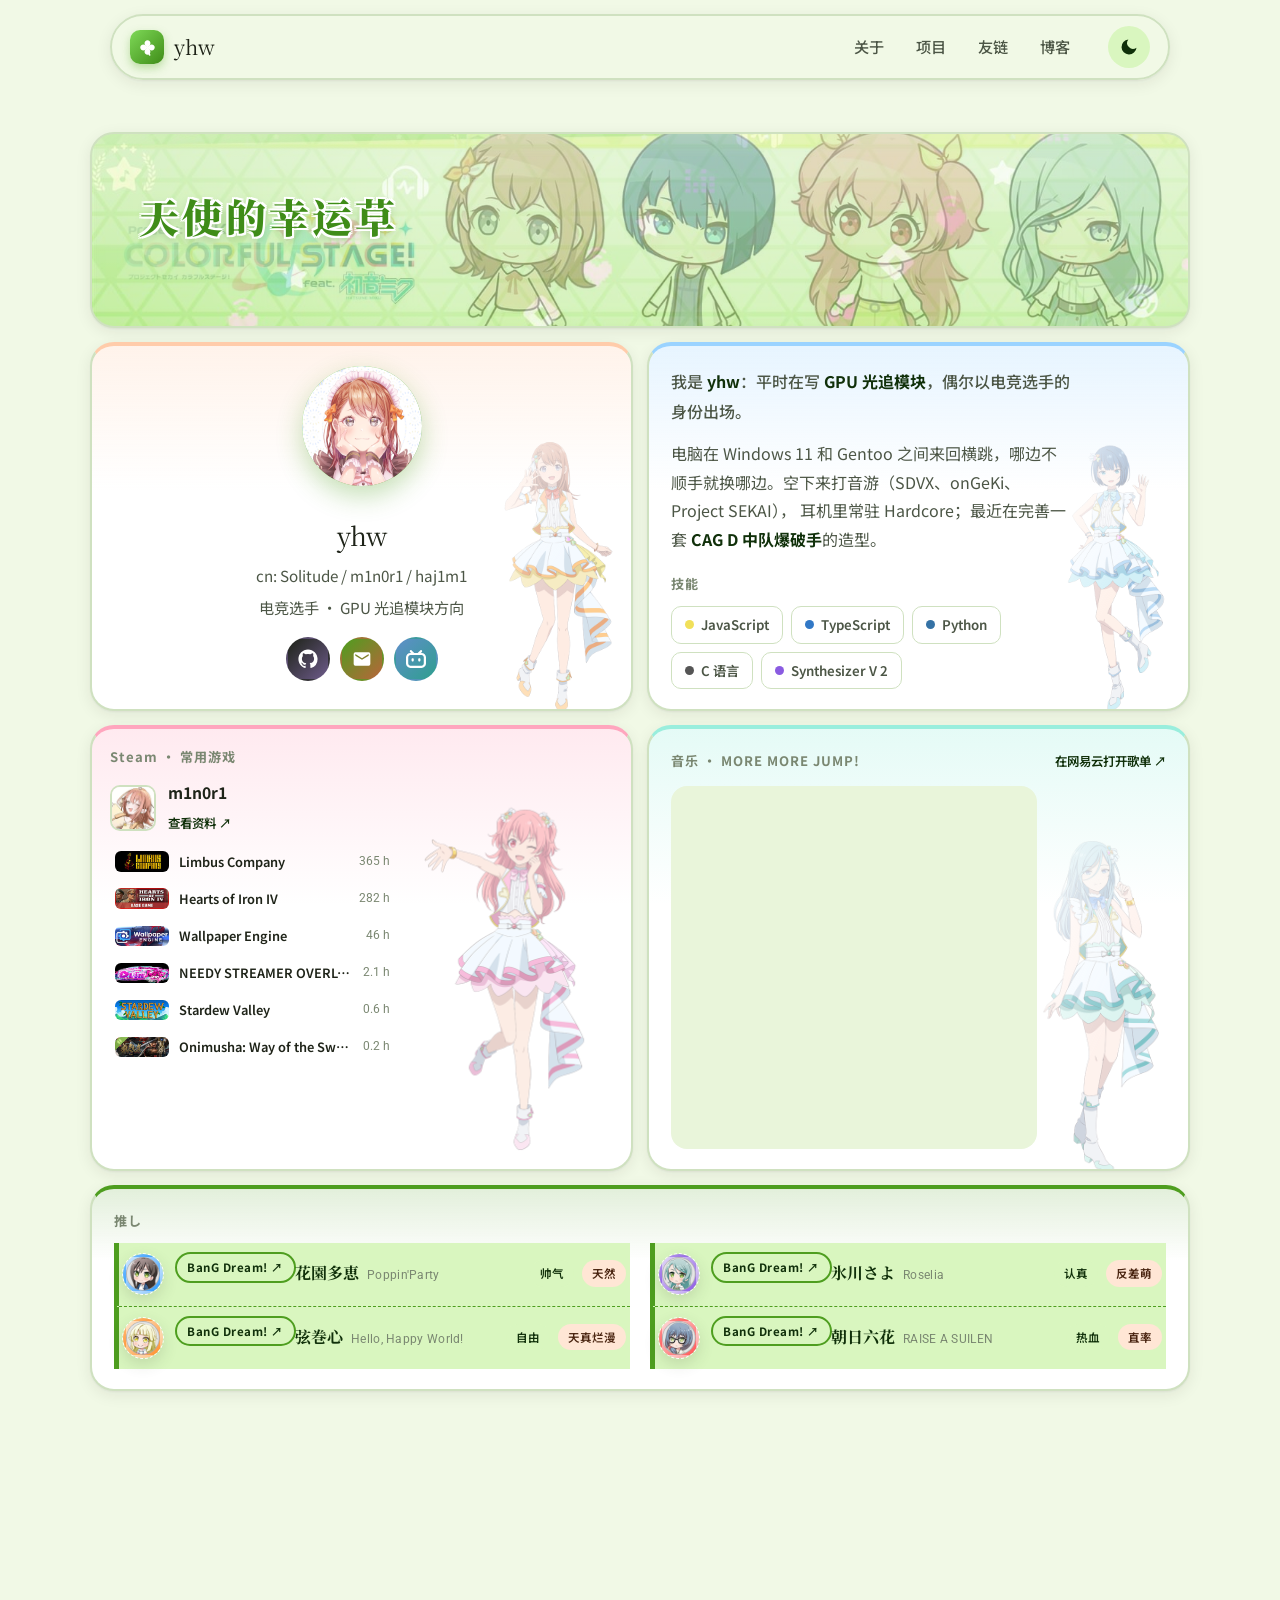
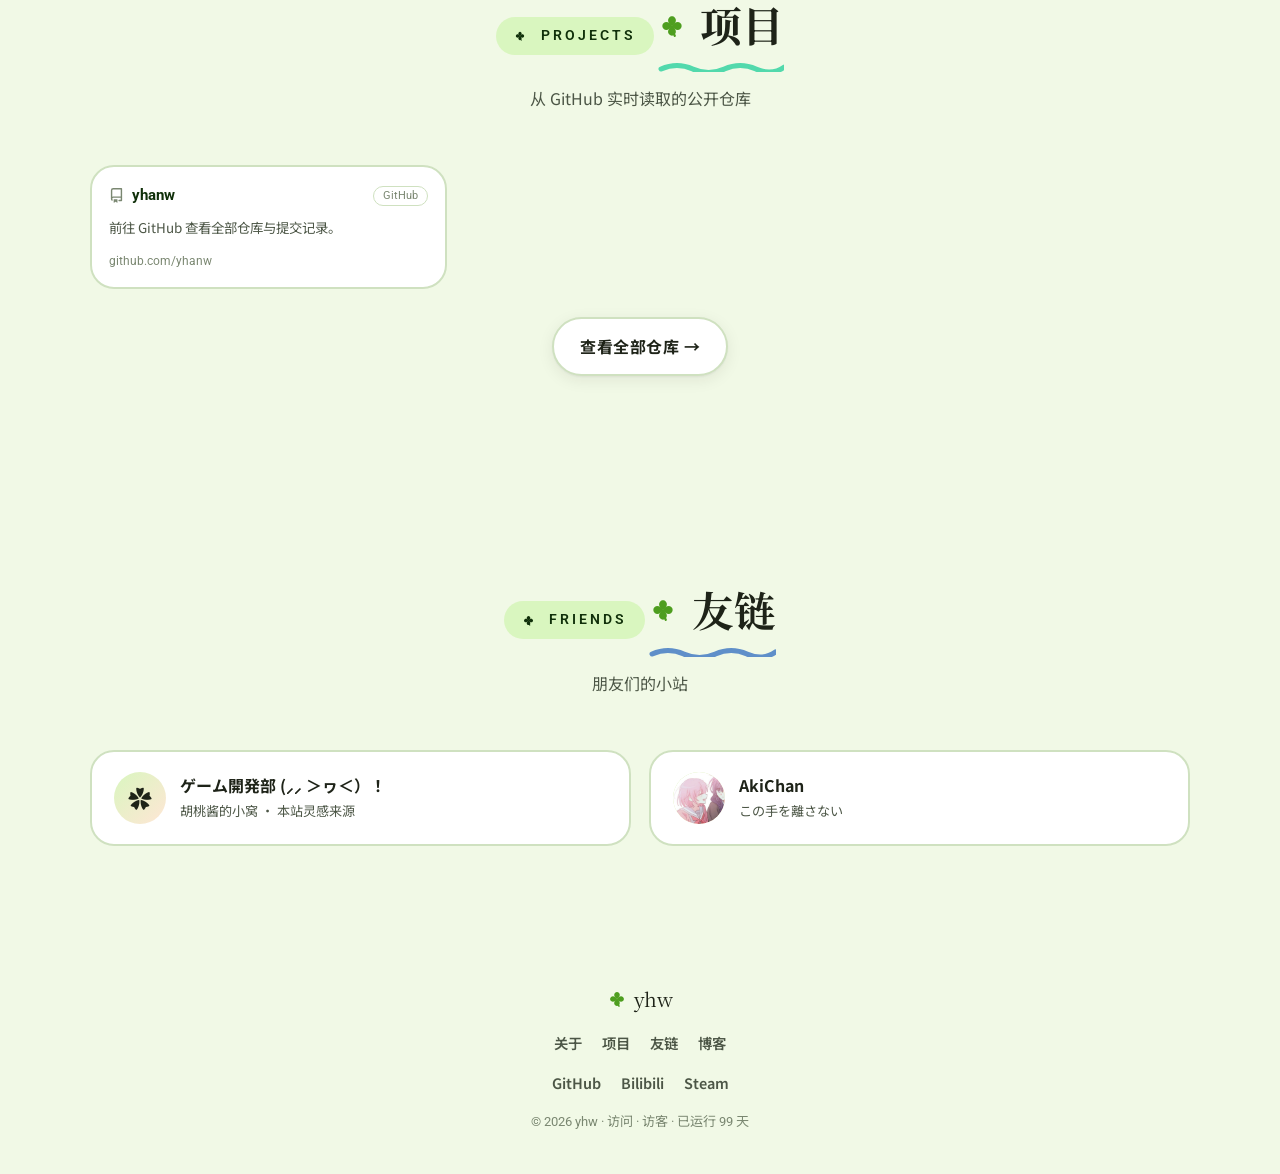
==== commit 5a7e991c: "删除签名句；开头标题上抬；新增友链 AkiChan" ====
--- a/index.html
+++ b/index.html
@@ -82,9 +82,7 @@
                 电脑在 Windows 11 和 Gentoo 之间来回横跳，哪边不顺手就换哪边。空下来打音游（SDVX、onGeKi、Project SEKAI），
                 耳机里常驻 Hardcore；最近在完善一套 <span class="hl">CAG D 中队爆破手</span>的造型。
               </p>
-              <p class="about-sign">
-                写代码、打歌、折腾系统 —— 都想做得又准又好看。
-              </p>            <div class="about-label">技能</div>
+            <div class="about-label">技能</div>
             <div class="skill-tiles" id="skills">
                 <span class="skill-tile"><i class="dot" style="background:#f1e05a"></i>JavaScript</span>
                 <span class="skill-tile"><i class="dot" style="background:#3178c6"></i>TypeScript</span>
@@ -263,6 +261,10 @@
           <a class="friend-card reveal" href="https://kirari.fun" target="_blank" rel="noopener" title="kirari.fun">
             <span class="friend-avatar">✿</span>
             <div><b>ゲーム開発部 (⸝⸝ ＞ヮ＜） ！</b><p>胡桃酱的小窝 · 本站灵感来源</p></div>
+          </a>
+          <a class="friend-card reveal" href="https://akich.io" target="_blank" rel="noopener" title="akich.io">
+            <span class="friend-avatar"><img src="assets/img/friends/akich.webp" alt="AkiChan 的头像" loading="lazy" onerror="this.remove()"></span>
+            <div><b>AkiChan</b><p>この手を離さない</p></div>
           </a>
         </div>
       </div>
--- a/css/style.css
+++ b/css/style.css
@@ -2142,14 +2142,7 @@
   line-height: 1.9;
 }
 .about-lead .hl { font-weight: 700; }
-.about-sign {
-  margin-top: 4px;
-  padding-left: 14px;
-  border-left: 3px solid #9AD3FF;   /* 与简介卡一致的蓝 */
-  font-family: var(--font-display);
-  color: var(--sky-deep);
-  font-size: 0.98rem;
-}
+
 .about-body.about-card > p { margin-bottom: 12px; }
 .about-body.about-card > p:last-of-type { margin-bottom: 0; }
 /* ============================================================
@@ -2715,4 +2708,13 @@
   background-image: linear-gradient(180deg, rgba(78, 158, 31, .16), rgba(78, 158, 31, 0) 36%);
 }
 .about-bento > .about-oshi.about-card:hover { box-shadow: 0 12px 28px rgba(78, 158, 31, .22); }
-html.dark .about-bento > .about-card { background-image: linear-gradient(180deg, rgba(255, 255, 255, .05), rgba(255, 255, 255, 0) 40%); }+html.dark .about-bento > .about-card { background-image: linear-gradient(180deg, rgba(255, 255, 255, .05), rgba(255, 255, 255, 0) 40%); }
+/* 友链头像（图片版） */
+.friend-avatar { overflow: hidden; }
+.friend-avatar img { width: 100%; height: 100%; object-fit: cover; border-radius: 50%; display: block; }
+
+/* 开头艺术字稍微上抬 */
+.site-open-title { transform: translateY(-14px); }
+@media (max-width: 620px) {
+  .site-open-title { transform: translateY(-9px); }
+}
